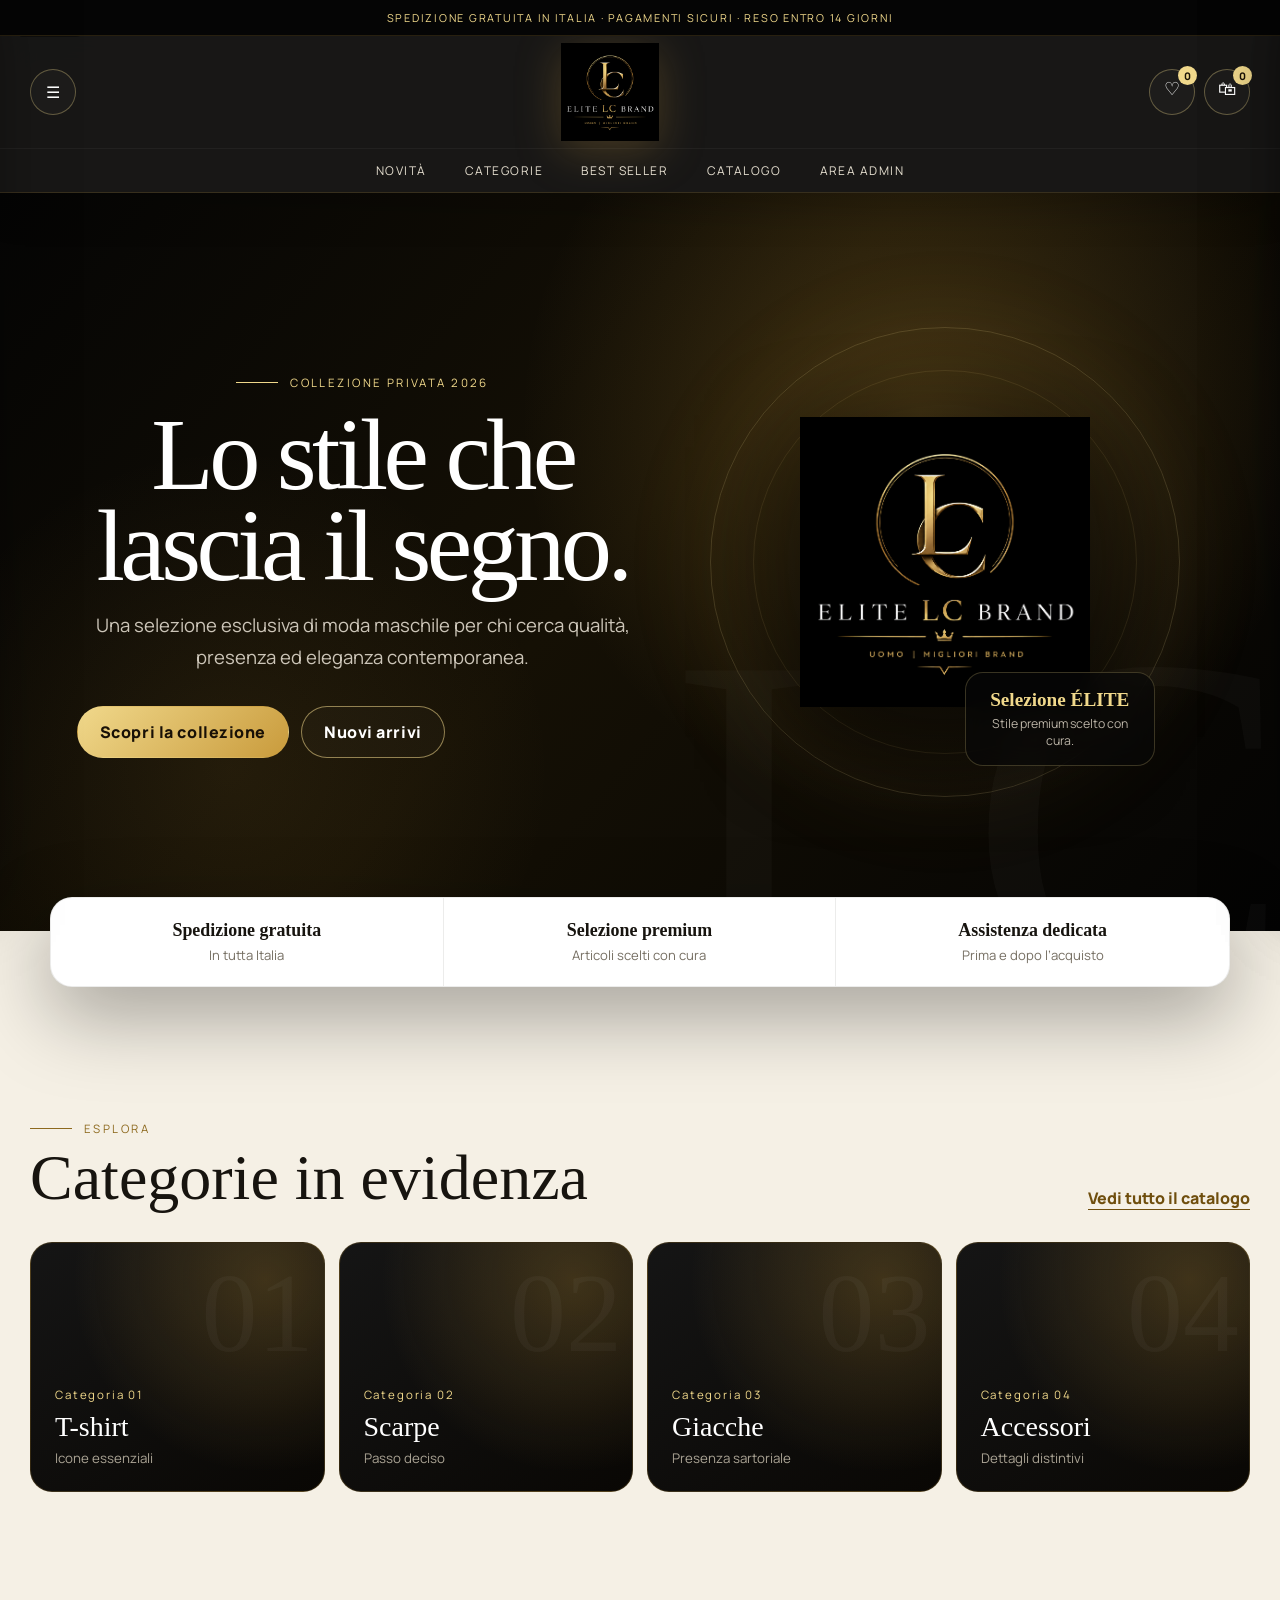
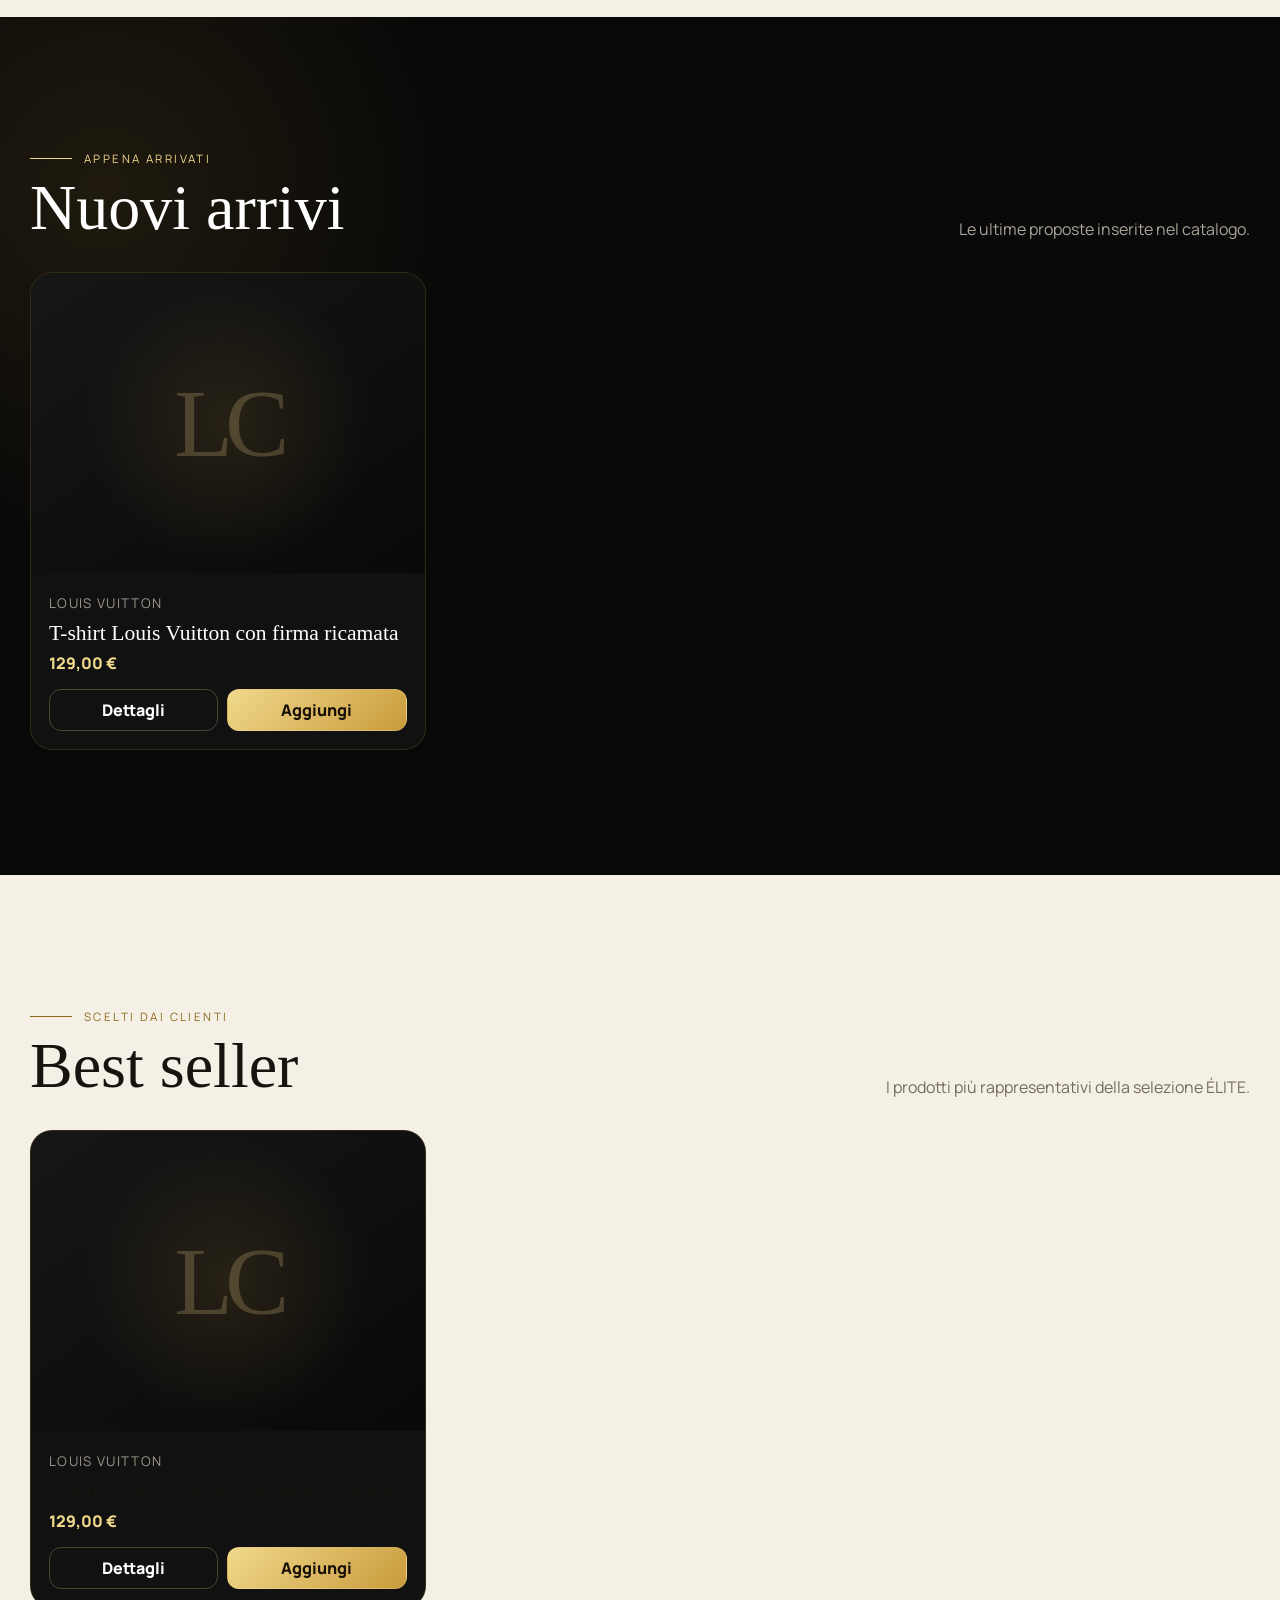
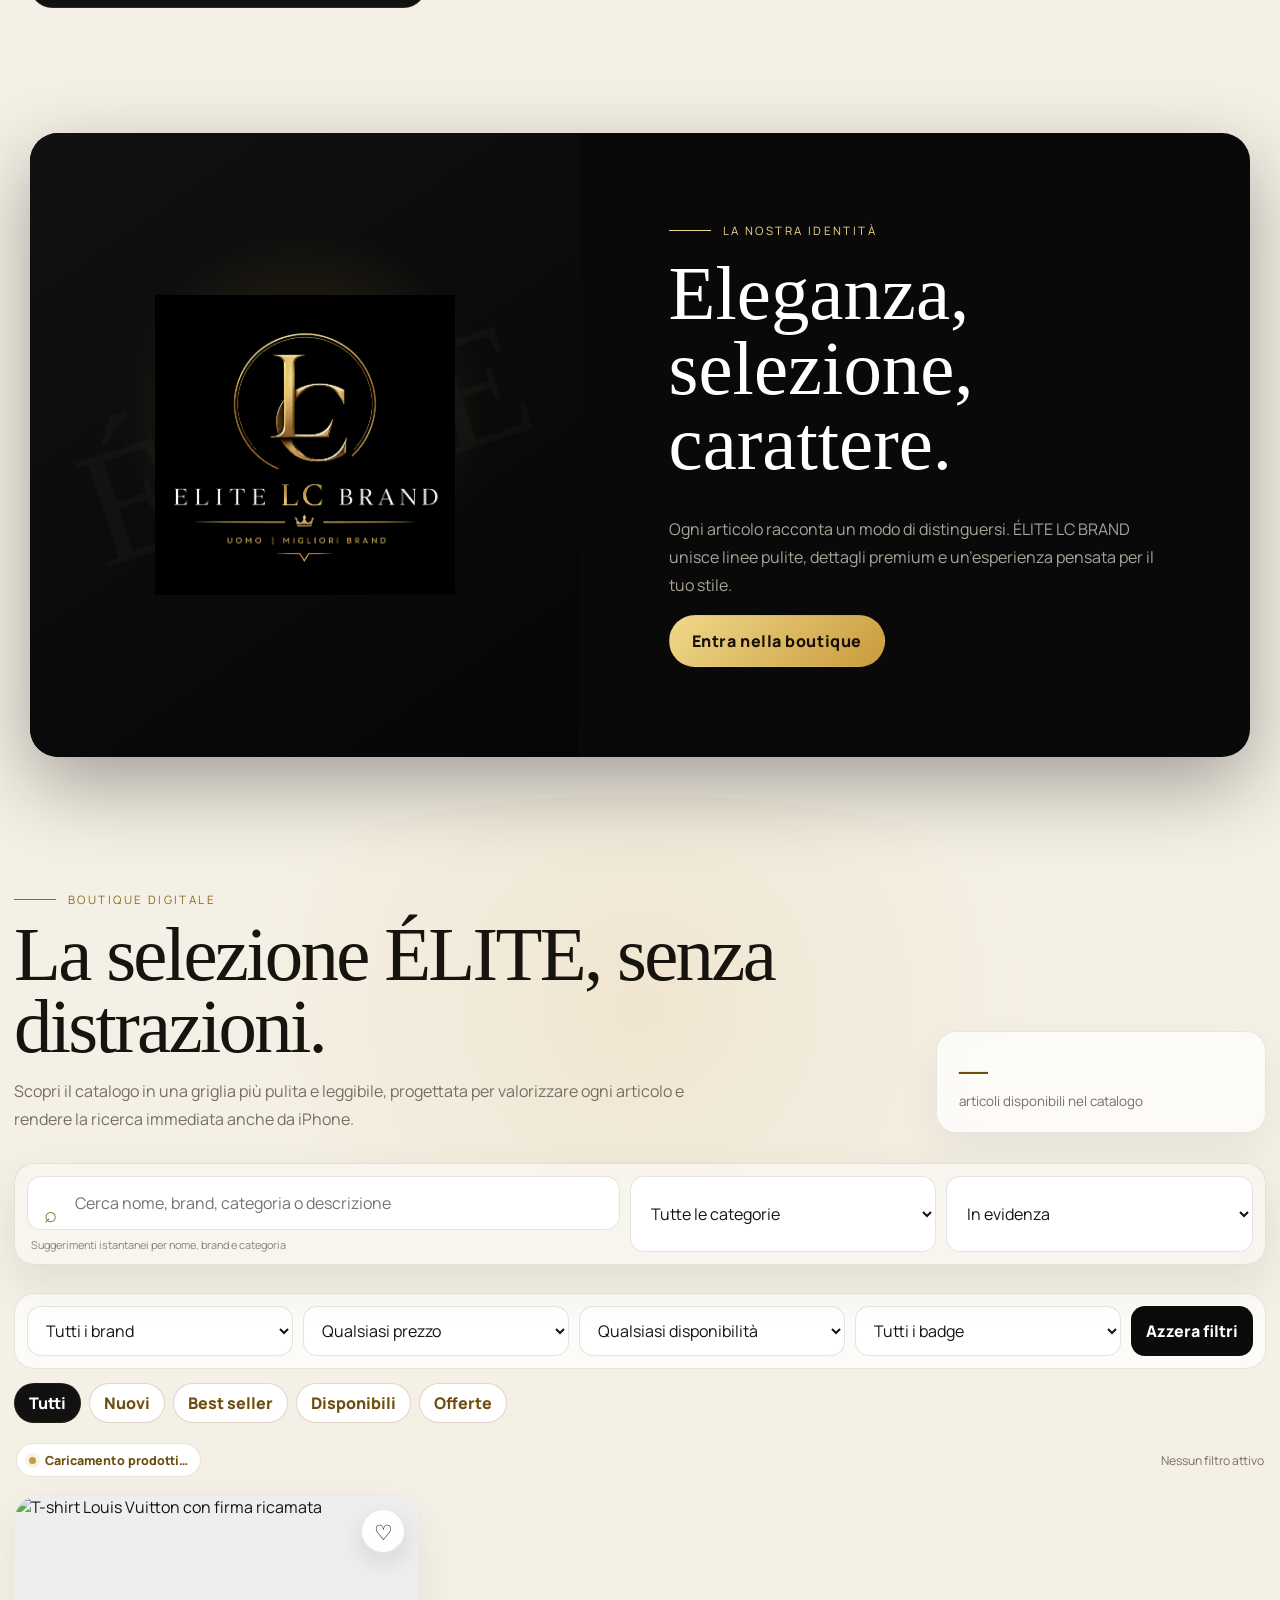
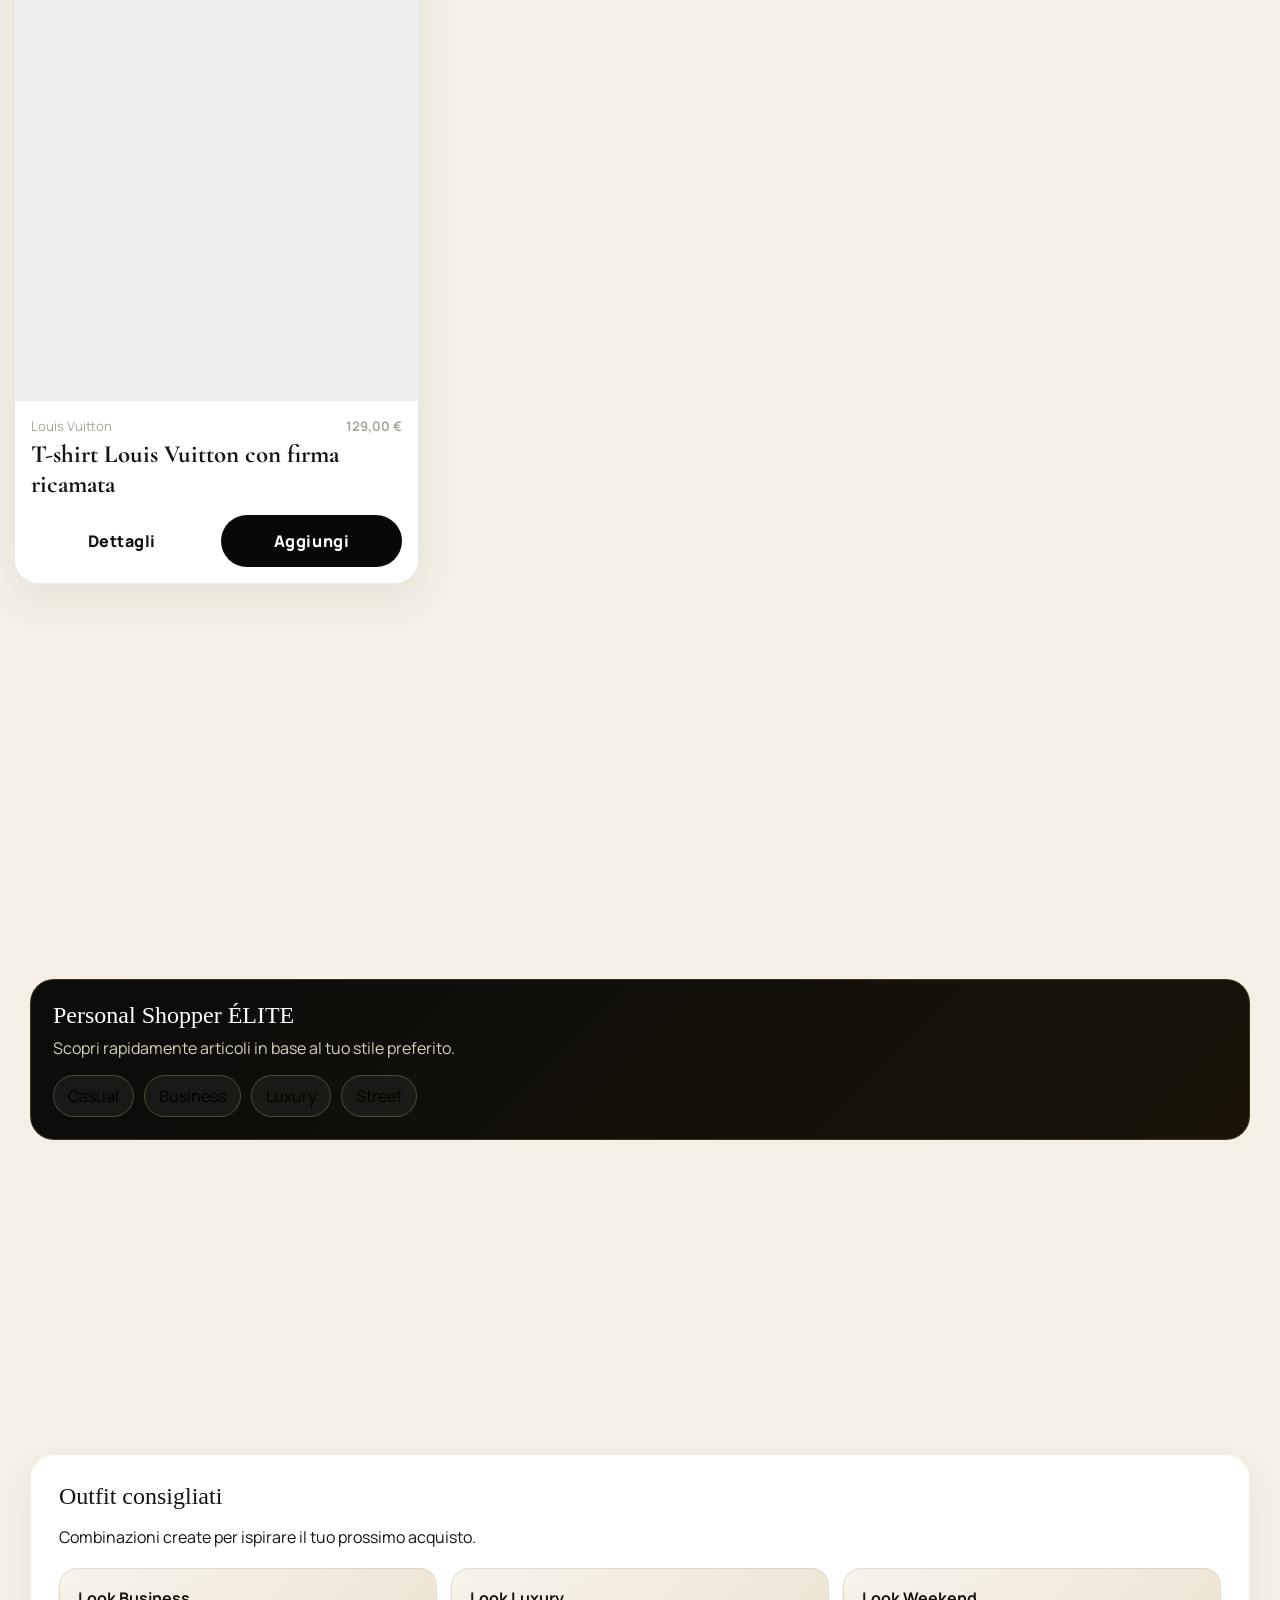
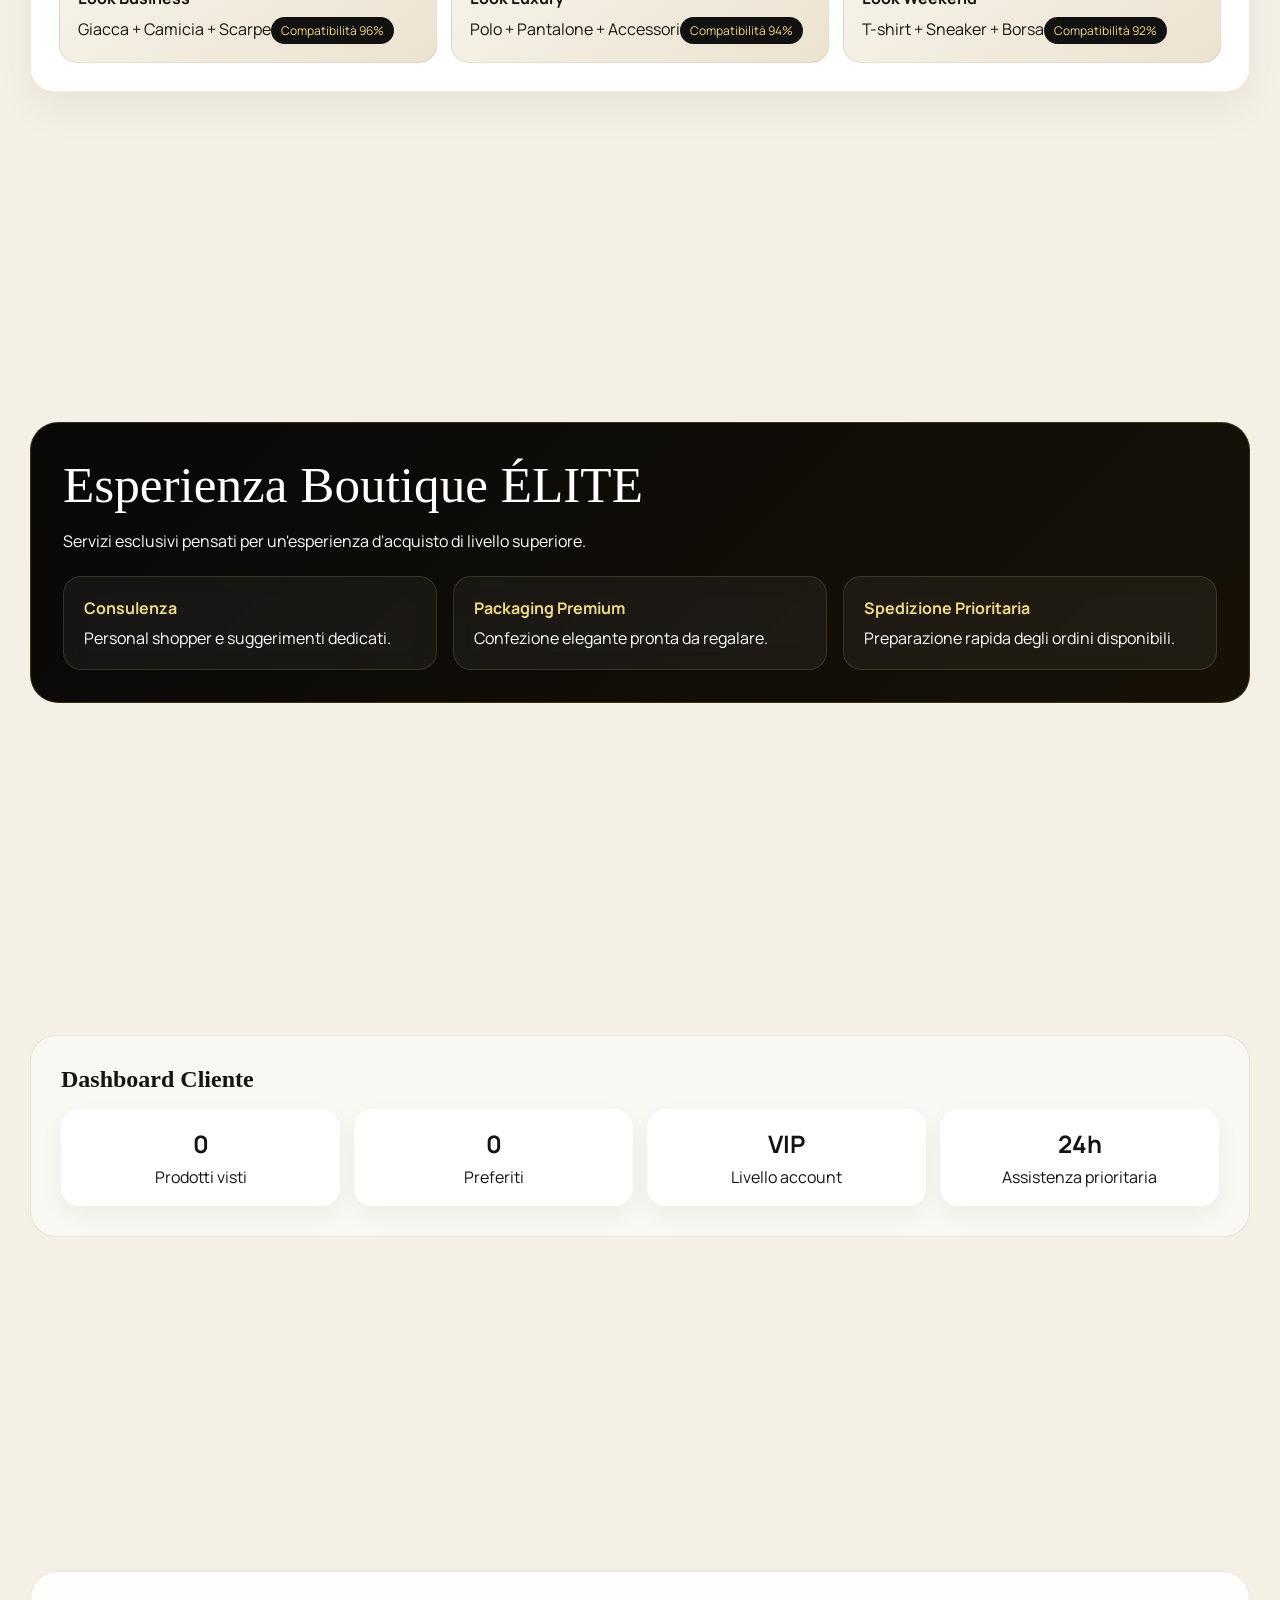
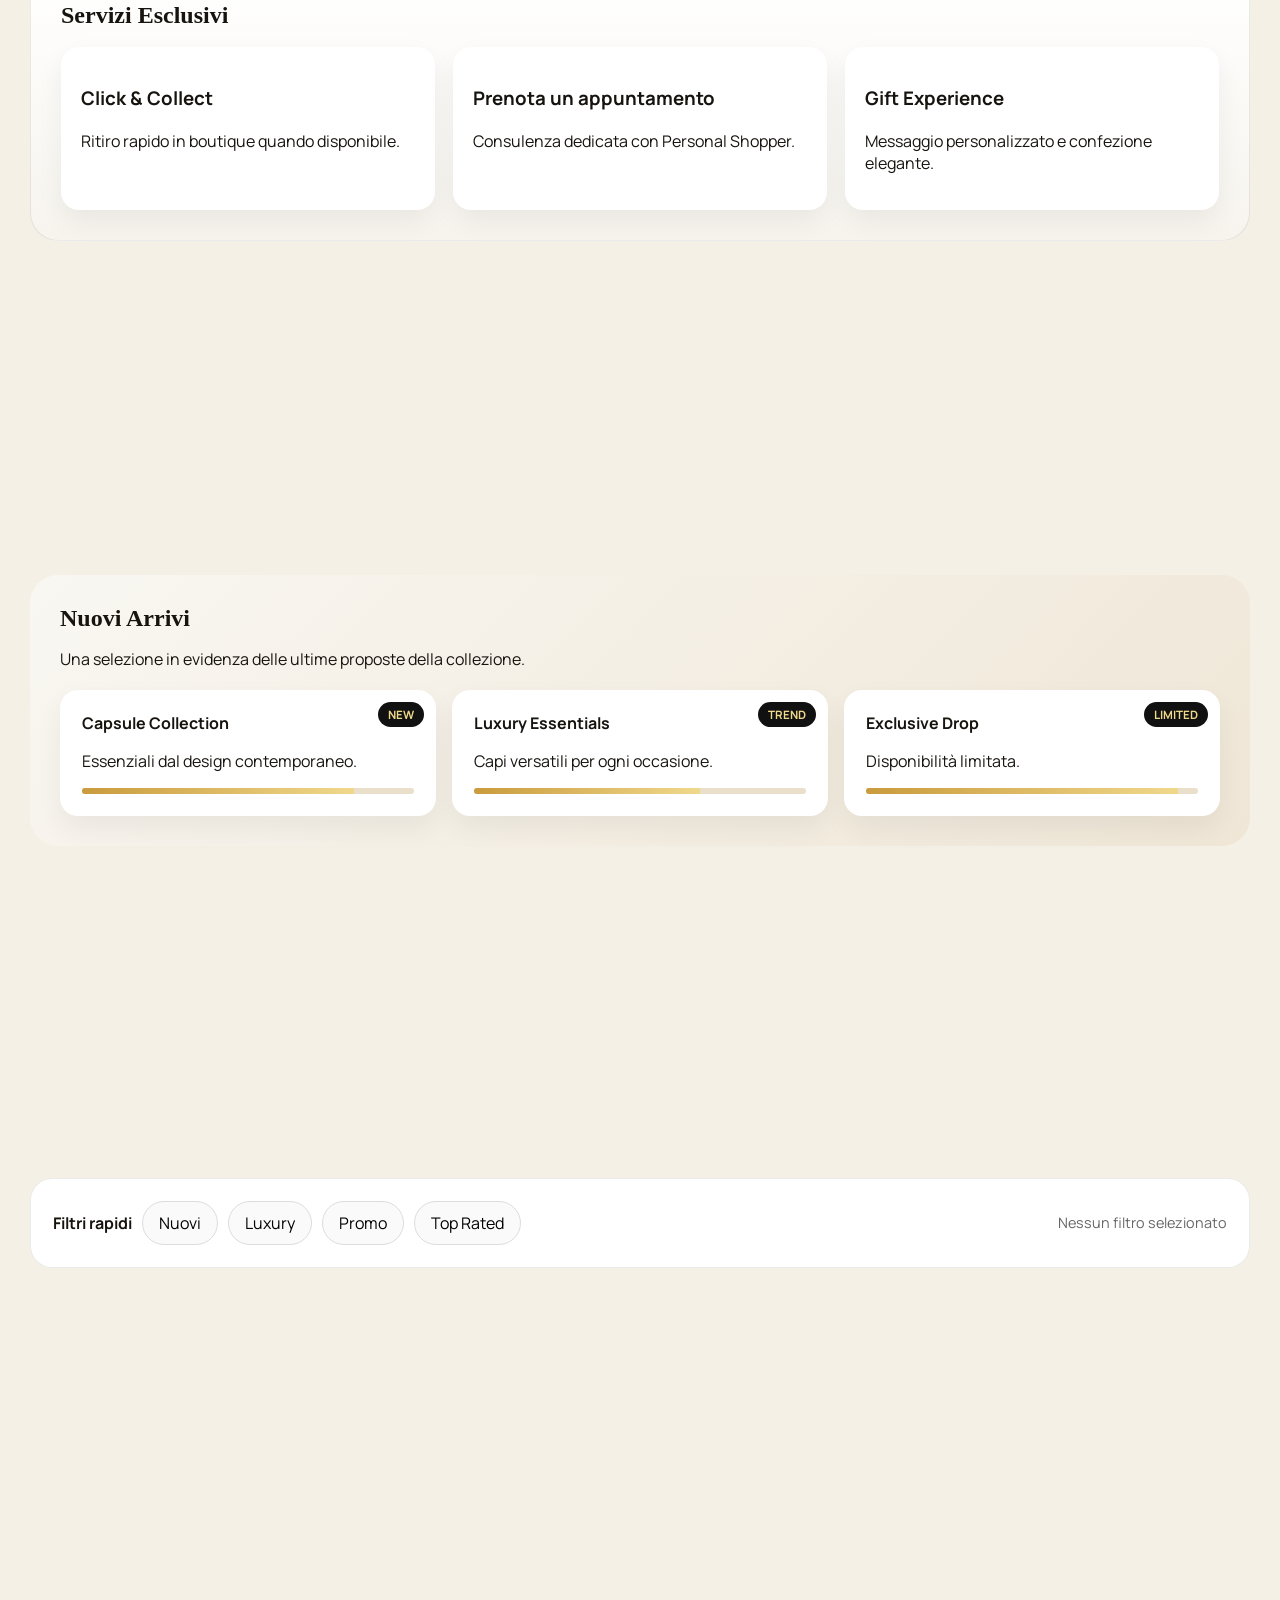
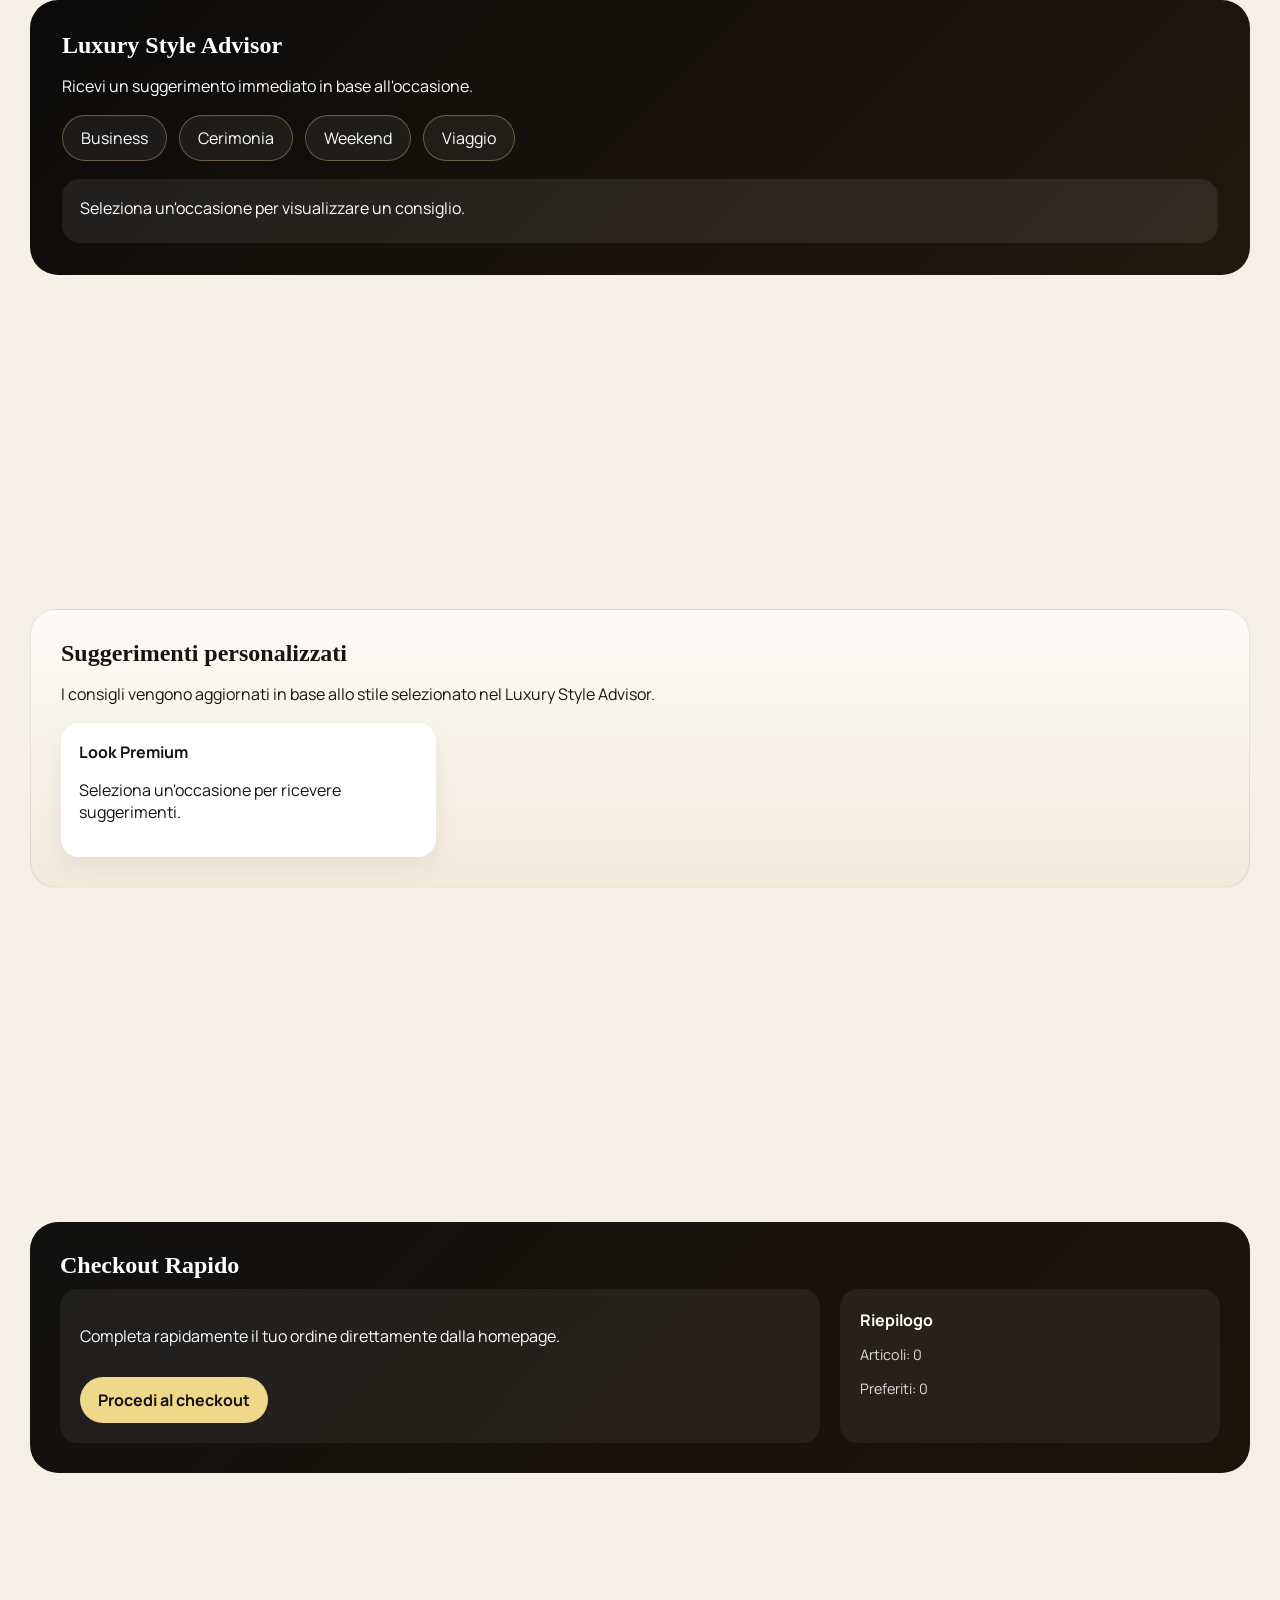
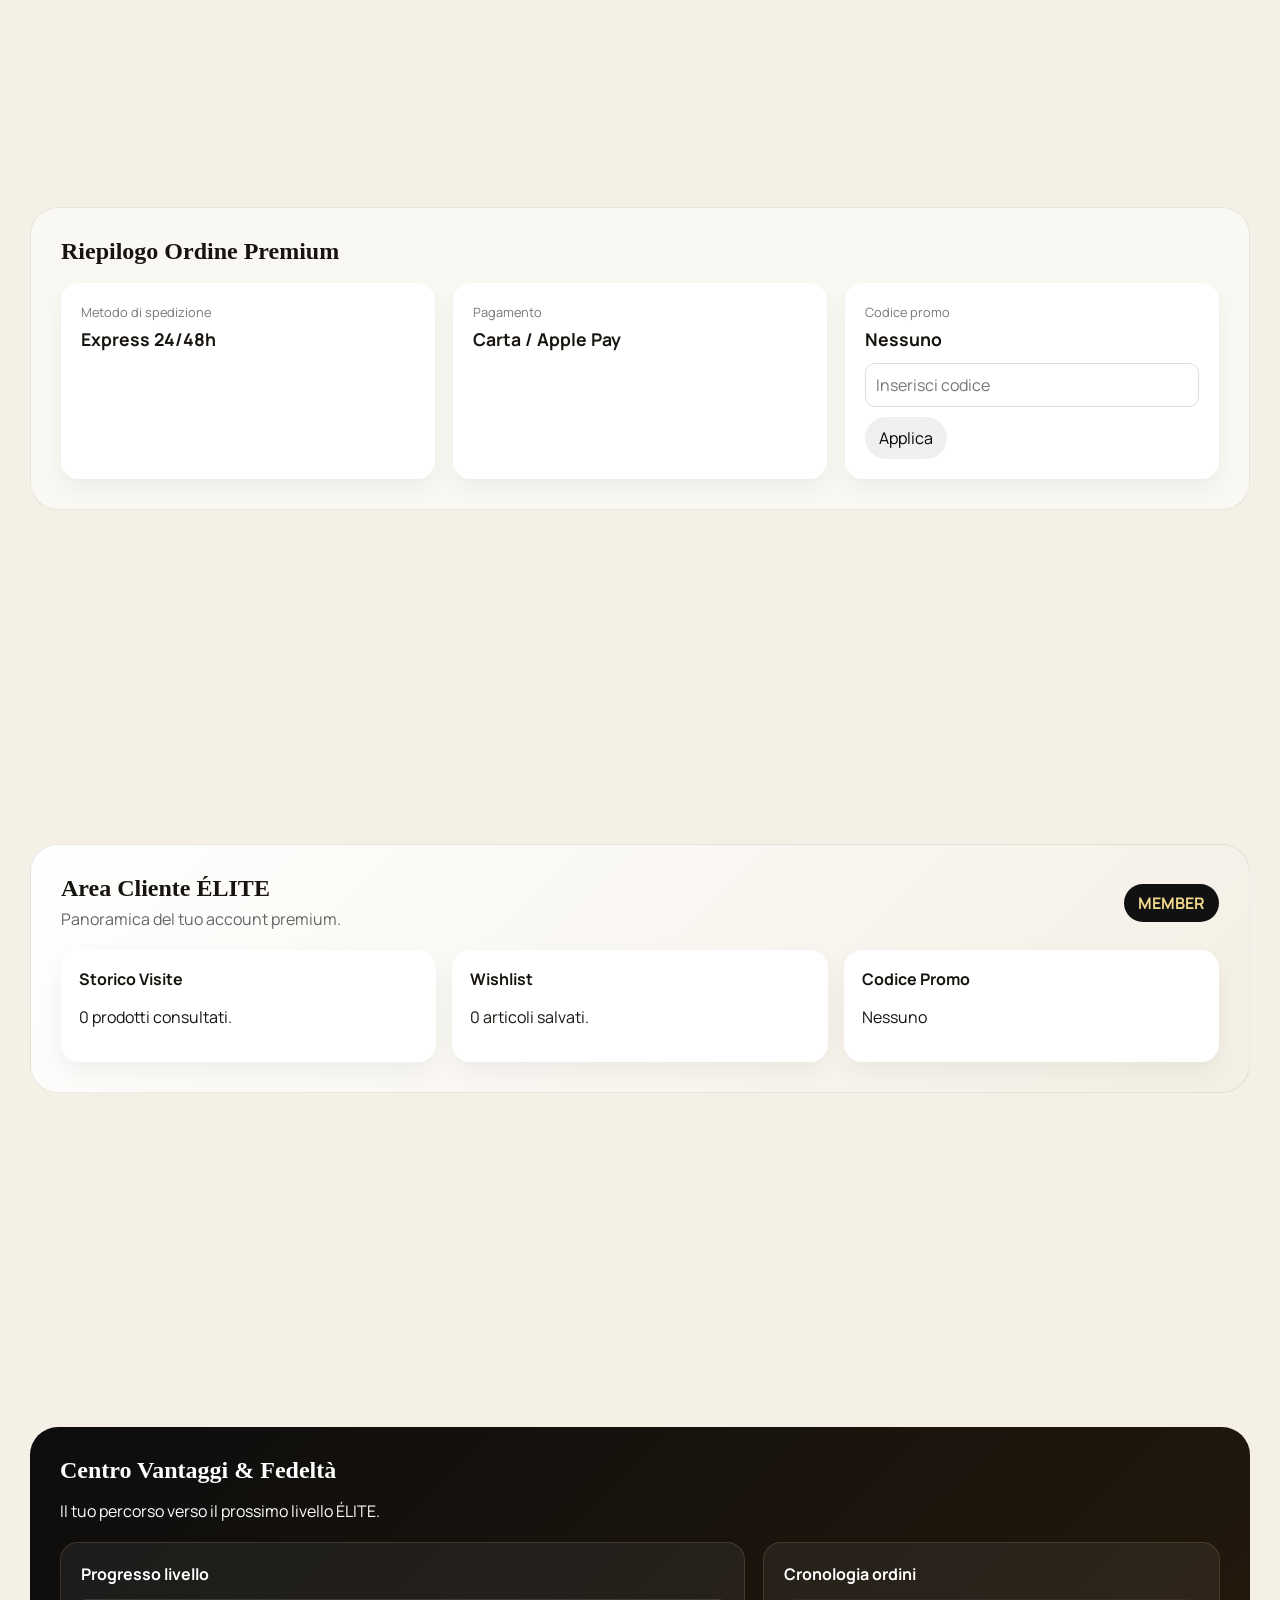
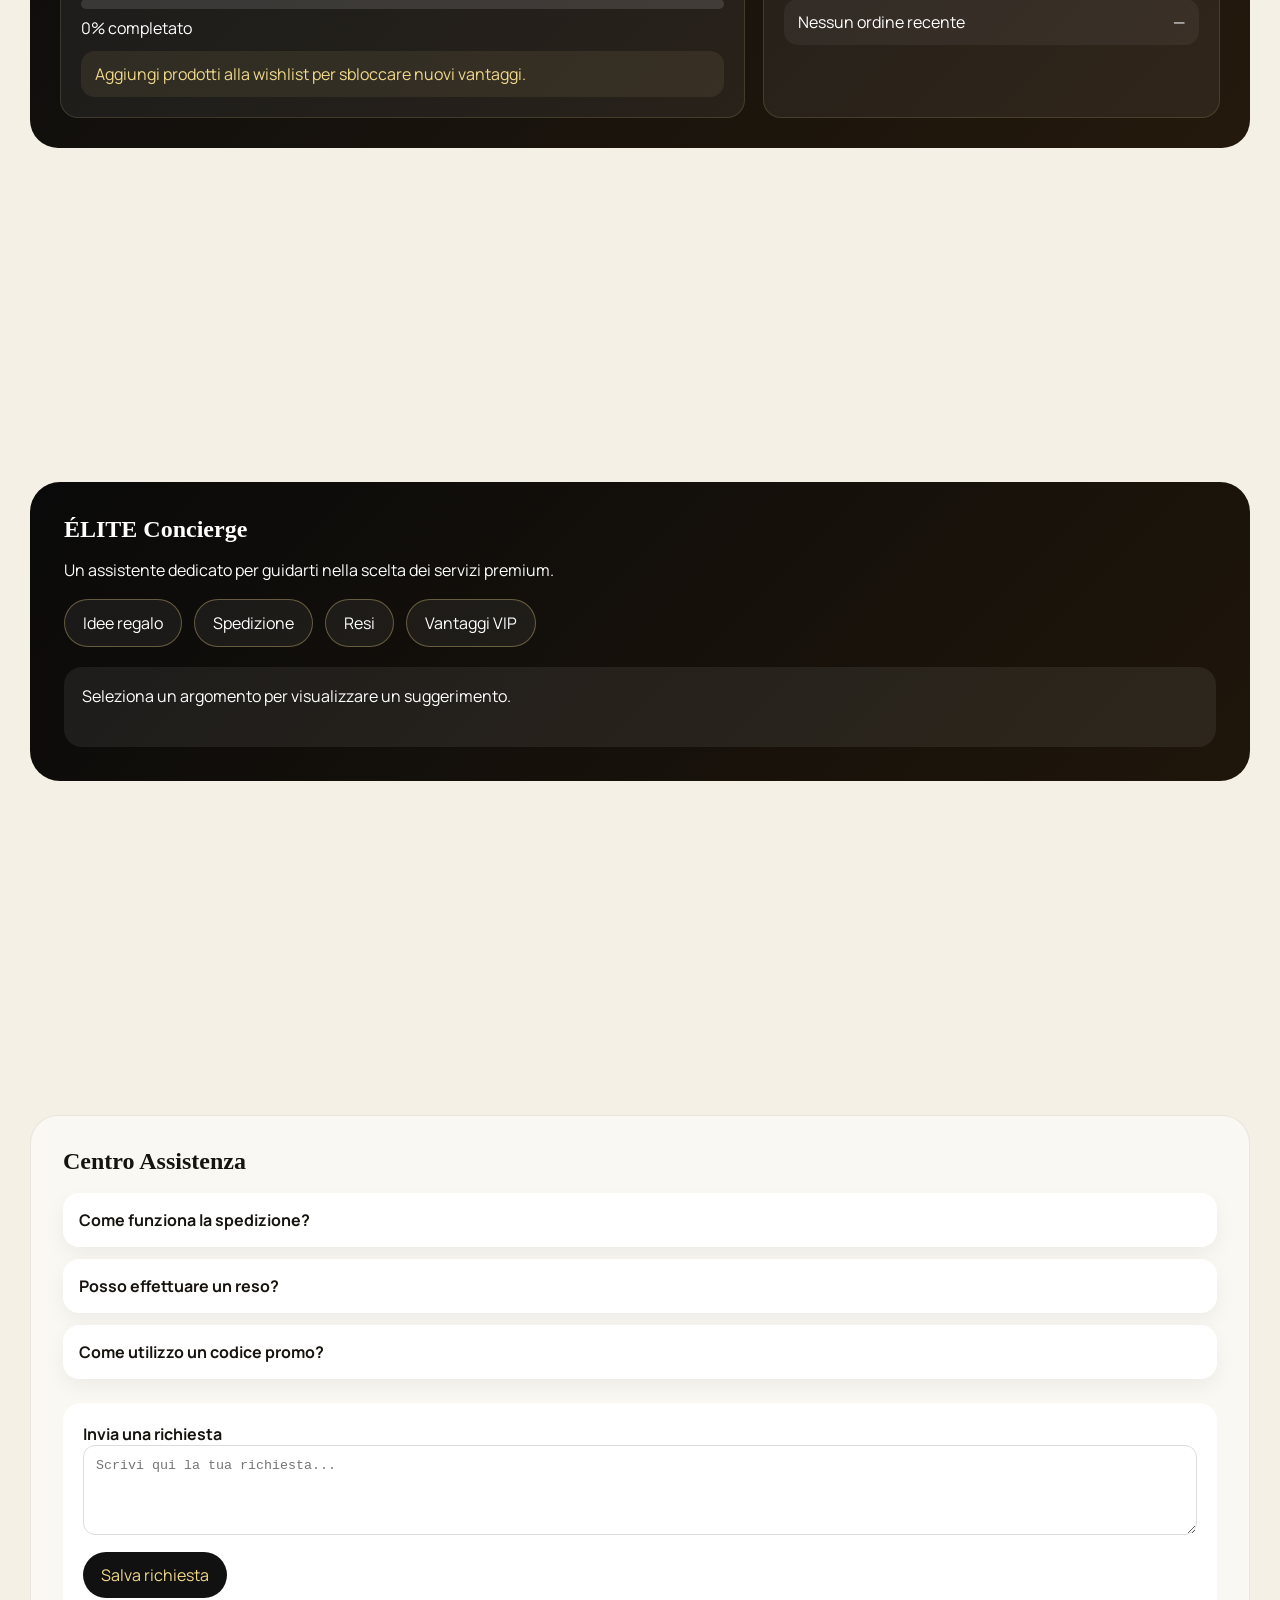
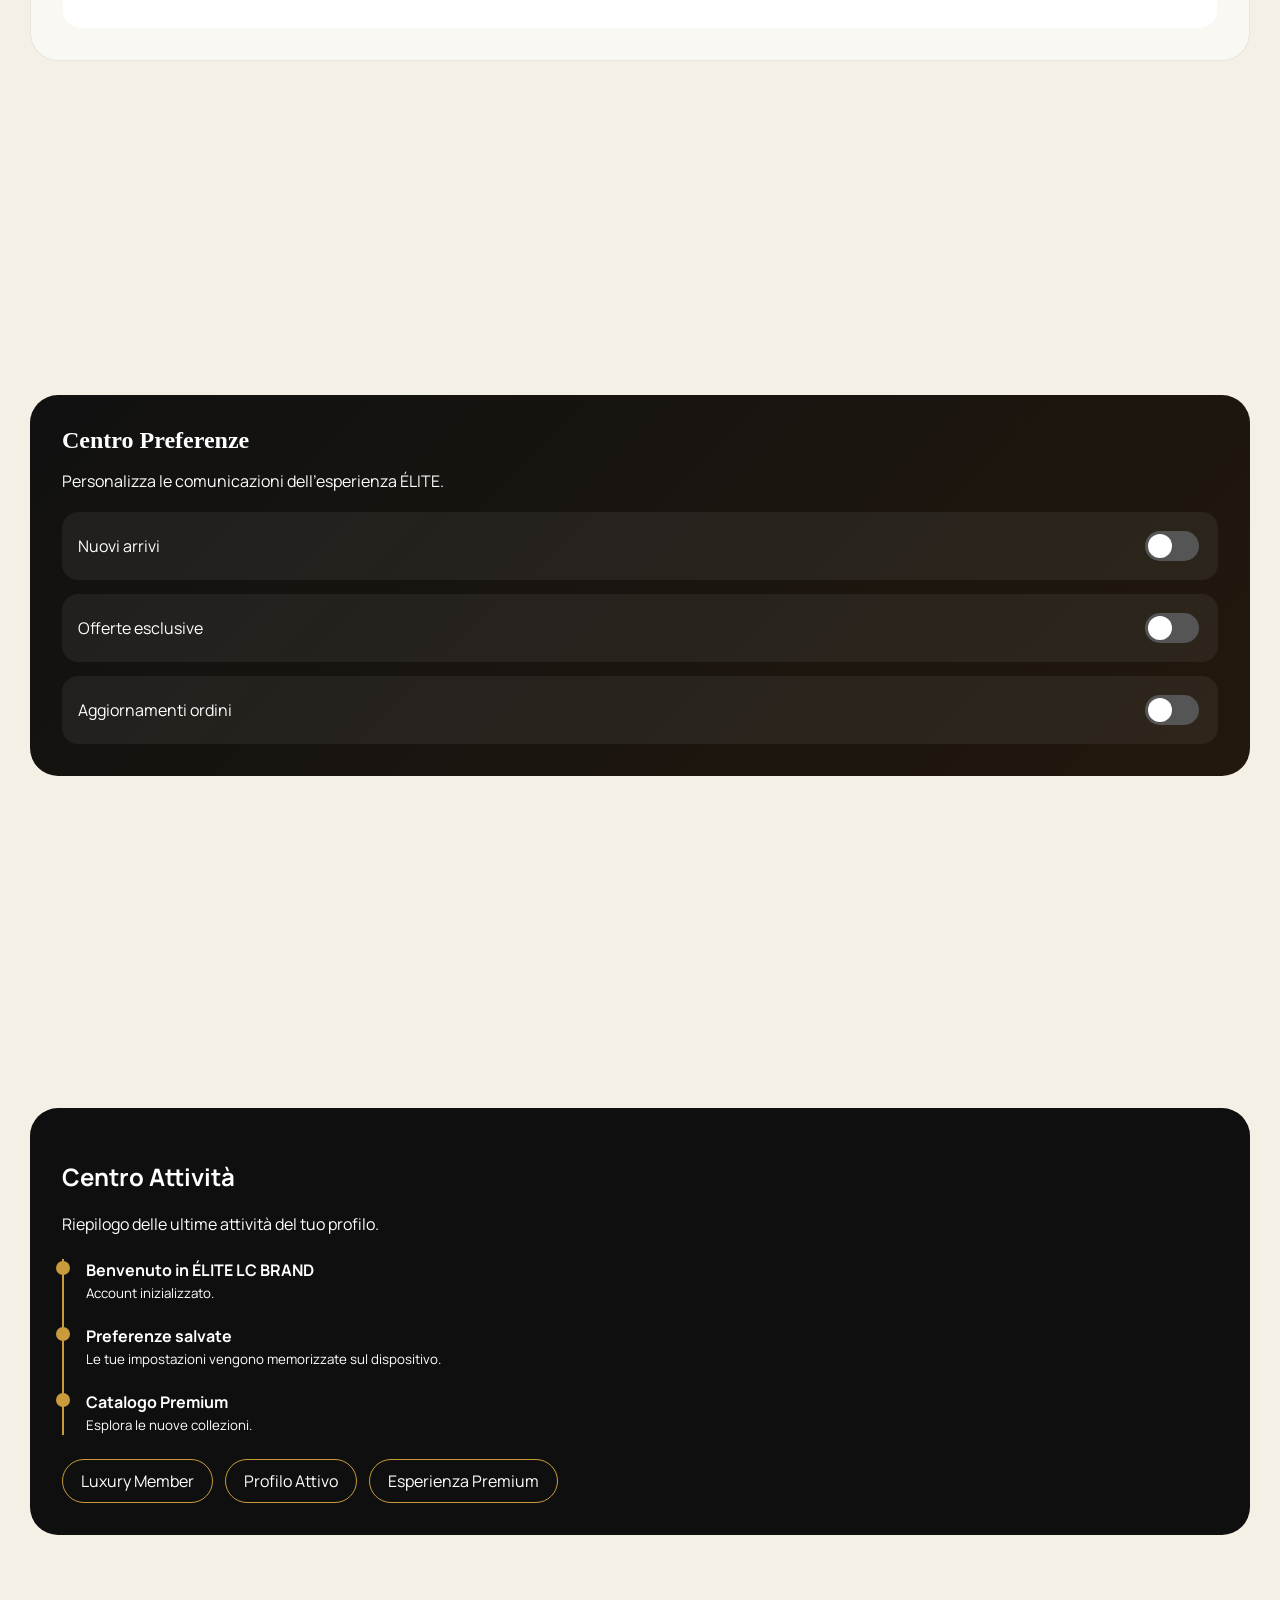
==== index.html @ e90eed44 "Add files via upload" ====
<!doctype html>
<html lang="it">
<head>
  <meta charset="utf-8">
  <meta name="viewport" content="width=device-width,initial-scale=1,viewport-fit=cover">
  <meta name="theme-color" content="#050505">
  <meta name="description" content="ÉLITE LC BRAND: boutique uomo, selezione premium di moda, scarpe, borse e accessori.">
  <title>ÉLITE LC BRAND | Boutique uomo — Catalogo Premium V4 — Parte 1</title>

  <!-- Mantiene la compatibilità con i file già presenti nel repository -->
  <link rel="stylesheet" href="assets/styles.css">

  <style>
    :root{
      --black:#050505;
      --black-2:#0b0b0b;
      --panel:#111;
      --cream:#f5f0e5;
      --muted:#aaa59a;
      --gold:#c99b3c;
      --gold-light:#f0d88b;
      --line:rgba(201,155,60,.24);
      --shadow:0 28px 80px rgba(0,0,0,.34);
      --radius:24px;
    }

    *{box-sizing:border-box}
    html{scroll-behavior:smooth}
    body{margin:0;background:var(--cream);color:#17140f;overflow-x:hidden}
    img{max-width:100%;display:block}
    button,a,input,select{font:inherit}
    button,a{-webkit-tap-highlight-color:transparent}

    /* Schermata di benvenuto */
    .welcome{
      position:fixed;inset:0;z-index:10000;
      display:grid;place-items:center;
      padding:24px;
      background:
        radial-gradient(circle at 50% 38%,rgba(201,155,60,.18),transparent 24rem),
        linear-gradient(145deg,#030303,#0b0905 58%,#020202);
      opacity:1;visibility:visible;
      transition:opacity .8s ease,visibility .8s ease;
    }
    .welcome.hide{opacity:0;visibility:hidden;pointer-events:none}
    .welcome-inner{text-align:center;animation:welcomeUp 1s ease both}
    .welcome img{
      width:min(560px,88vw);height:min(285px,38vh);object-fit:contain;
      margin:auto;filter:drop-shadow(0 22px 55px rgba(201,155,60,.34));
    }
    .welcome p{
      margin:15px 0 5px;color:var(--gold-light);
      letter-spacing:.35em;text-transform:uppercase;font-size:.74rem
    }
    .welcome h1{
      margin:0;color:#fff;font-family:Georgia,"Times New Roman",serif;
      font-weight:500;letter-spacing:.055em;font-size:clamp(2.1rem,8vw,5rem)
    }
    .welcome-line{
      width:94px;height:1px;margin:22px auto 0;
      background:linear-gradient(90deg,transparent,var(--gold-light),transparent)
    }
    .welcome small{display:block;color:#878278;margin-top:18px;font-size:.72rem}
    @keyframes welcomeUp{
      from{opacity:0;transform:translateY(18px) scale(.98)}
      to{opacity:1;transform:none}
    }

    /* Barra superiore e header */
    .announcement{
      position:relative;z-index:90;
      padding:10px 14px;text-align:center;
      background:#050505;color:var(--gold-light);
      font-size:.68rem;letter-spacing:.16em;text-transform:uppercase;
      border-bottom:1px solid rgba(201,155,60,.18)
    }
    .site-header{
      position:sticky;top:0;z-index:80;
      background:rgba(5,5,5,.92);
      border-bottom:1px solid rgba(201,155,60,.18);
      backdrop-filter:blur(18px);-webkit-backdrop-filter:blur(18px);
      box-shadow:0 14px 38px rgba(0,0,0,.2)
    }
    .header-row{
      width:min(1220px,calc(100% - 24px));min-height:112px;margin:auto;
      display:grid;grid-template-columns:52px minmax(0,1fr) 112px;
      align-items:center;gap:12px
    }
    .brand{display:grid;place-items:center;text-decoration:none}
    .brand img{
      width:min(350px,56vw);height:98px;object-fit:contain;
      filter:drop-shadow(0 9px 22px rgba(201,155,60,.26))
    }
    .header-actions{display:flex;justify-content:flex-end;gap:9px}
    .round-btn{
      position:relative;display:grid;place-items:center;
      width:46px;height:46px;border-radius:50%;
      color:#fff;background:rgba(255,255,255,.025);
      border:1px solid rgba(240,216,139,.34);
      transition:.2s ease
    }
    .round-btn:active{transform:scale(.95);background:rgba(201,155,60,.12)}
    .round-btn span{
      position:absolute;right:-3px;top:-4px;min-width:19px;height:19px;padding:0 5px;
      display:grid;place-items:center;border-radius:999px;
      background:var(--gold-light);color:#191207;font-size:.65rem;font-weight:800
    }
    .desktop-nav{
      display:flex;justify-content:center;gap:clamp(18px,3vw,42px);
      padding:13px 16px;border-top:1px solid rgba(255,255,255,.045)
    }
    .desktop-nav a{
      position:relative;color:#e6dfd0;text-decoration:none;
      font-size:.75rem;letter-spacing:.12em;text-transform:uppercase
    }
    .desktop-nav a::after{
      content:"";position:absolute;left:0;right:0;bottom:-7px;height:1px;
      background:var(--gold-light);transform:scaleX(0);transition:.25s ease
    }
    .desktop-nav a:hover::after{transform:scaleX(1)}

    /* Hero */
    .hero{
      position:relative;isolation:isolate;overflow:hidden;
      min-height:min(780px,82svh);
      display:grid;grid-template-columns:minmax(0,1.05fr) minmax(340px,.95fr);
      align-items:center;gap:38px;padding:clamp(70px,10vw,130px) max(24px,6vw);
      color:#fff;background:
        radial-gradient(circle at 72% 30%,rgba(201,155,60,.25),transparent 25rem),
        radial-gradient(circle at 18% 78%,rgba(201,155,60,.10),transparent 20rem),
        linear-gradient(130deg,#050505 0%,#151005 48%,#050505 100%)
    }
    .hero::after{
      content:"LC";position:absolute;right:-1vw;bottom:-6vw;z-index:-1;
      font-family:Georgia,"Times New Roman",serif;
      font-size:clamp(14rem,38vw,34rem);line-height:.75;
      color:rgba(255,255,255,.022)
    }
    .hero-content{max-width:720px}
    .eyebrow{
      display:inline-flex;align-items:center;gap:12px;
      color:var(--gold-light);letter-spacing:.21em;text-transform:uppercase;font-size:.72rem
    }
    .eyebrow::before{content:"";width:42px;height:1px;background:currentColor}
    .eyebrow.dark{color:#8d691e}
    .hero h1{
      max-width:800px;margin:20px 0 18px;
      font-family:Georgia,"Times New Roman",serif;font-weight:500;
      font-size:clamp(3.15rem,8vw,7.6rem);line-height:.88;letter-spacing:-.045em
    }
    .hero p{max-width:610px;margin:0;color:#ccc5b8;font-size:clamp(1rem,2vw,1.16rem);line-height:1.75}
    .hero-actions{display:flex;flex-wrap:wrap;gap:12px;margin-top:32px}
    .btn{
      min-height:50px;padding:14px 22px;border-radius:999px;
      display:inline-flex;align-items:center;justify-content:center;
      text-decoration:none;border:1px solid transparent;
      font-weight:800;letter-spacing:.035em;transition:.22s ease
    }
    .btn:active{transform:scale(.98)}
    .btn-gold{background:linear-gradient(135deg,var(--gold-light),var(--gold));color:#181006}
    .btn-outline{border-color:rgba(240,216,139,.55);color:#fff;background:rgba(255,255,255,.02)}
    .btn-dark{background:#080808;color:#fff}
    .hero-showcase{
      position:relative;min-height:460px;display:grid;place-items:center
    }
    .hero-ring{
      position:absolute;width:min(470px,80vw);aspect-ratio:1;border-radius:50%;
      border:1px solid rgba(240,216,139,.18);
      box-shadow:inset 0 0 90px rgba(201,155,60,.08),0 0 100px rgba(201,155,60,.08)
    }
    .hero-ring::before,.hero-ring::after{
      content:"";position:absolute;inset:9%;border-radius:50%;
      border:1px solid rgba(240,216,139,.10)
    }
    .hero-ring::after{inset:20%}
    .hero-showcase img{
      position:relative;width:min(420px,78vw);height:290px;object-fit:contain;
      filter:drop-shadow(0 30px 48px rgba(0,0,0,.55))
    }
    .hero-note{
      position:absolute;right:0;bottom:26px;width:190px;
      padding:16px;border:1px solid rgba(240,216,139,.22);
      border-radius:18px;background:rgba(8,8,8,.7);backdrop-filter:blur(12px)
    }
    .hero-note b{display:block;color:var(--gold-light);font-family:Georgia,serif;font-size:1.2rem}
    .hero-note span{display:block;color:#b9b2a5;font-size:.77rem;margin-top:4px}

    /* Vantaggi */
    .benefits{
      width:min(1180px,calc(100% - 28px));margin:-34px auto 0;position:relative;z-index:4;
      display:grid;grid-template-columns:repeat(3,1fr);
      background:#fff;border:1px solid rgba(20,15,5,.08);
      border-radius:22px;box-shadow:var(--shadow);overflow:hidden
    }
    .benefits div{padding:22px;text-align:center;border-right:1px solid rgba(20,15,5,.08)}
    .benefits div:last-child{border-right:0}
    .benefits b{display:block;font-family:Georgia,serif;font-size:1.12rem}
    .benefits span{display:block;color:#766f63;font-size:.82rem;margin-top:5px}

    /* Sezioni generali */
    .section{width:min(1220px,calc(100% - 28px));margin:0 auto;padding:clamp(72px,10vw,125px) 0}
    .section-heading{
      display:flex;align-items:flex-end;justify-content:space-between;gap:24px;margin-bottom:32px
    }
    .section-heading h2{
      margin:10px 0 0;font-family:Georgia,"Times New Roman",serif;
      font-size:clamp(2.2rem,5vw,4.2rem);font-weight:500;line-height:1
    }
    .section-heading p{margin:0;color:#736c60}
    .section-link{color:#6f4e0d;text-decoration:none;font-weight:800;border-bottom:1px solid currentColor}

    /* Categorie */
    .category-grid{display:grid;grid-template-columns:repeat(4,1fr);gap:14px}
    .category-grid a{
      position:relative;overflow:hidden;min-height:250px;padding:24px;
      display:flex;flex-direction:column;justify-content:flex-end;
      color:#fff;text-decoration:none;border-radius:22px;
      border:1px solid rgba(201,155,60,.22);
      background:
        radial-gradient(circle at 80% 15%,rgba(201,155,60,.26),transparent 12rem),
        linear-gradient(145deg,#151515,#090704);
      transition:.25s ease
    }
    .category-grid a:hover{transform:translateY(-6px);box-shadow:0 22px 50px rgba(0,0,0,.18)}
    .category-grid a::after{
      content:attr(data-mark);position:absolute;right:10px;top:6px;
      font-family:Georgia,serif;font-size:7rem;color:rgba(255,255,255,.035)
    }
    .category-grid span{color:var(--gold-light);font-size:.72rem;letter-spacing:.16em}
    .category-grid strong{margin-top:9px;font-family:Georgia,serif;font-size:1.75rem;font-weight:500}
    .category-grid small{color:#aaa394;margin-top:6px}

    /* Nuovi arrivi e best seller */
    .dark-section{
      background:
        radial-gradient(circle at 8% 20%,rgba(201,155,60,.12),transparent 23rem),
        #080808;color:#fff
    }
    .dark-section .section-heading p{color:#aaa398}
    .showcase-grid{display:grid;grid-template-columns:repeat(3,1fr);gap:16px}
    .showcase-card{
      overflow:hidden;border-radius:22px;background:#111;
      border:1px solid rgba(201,155,60,.18)
    }
    .showcase-visual{
      position:relative;min-height:300px;display:grid;place-items:center;overflow:hidden;
      background:
        radial-gradient(circle,rgba(201,155,60,.13),transparent 58%),
        linear-gradient(145deg,#161616,#090909)
    }
    .showcase-visual img{width:100%;height:300px;object-fit:cover}
    .showcase-placeholder{
      font-family:Georgia,serif;font-size:6rem;color:rgba(240,216,139,.22);letter-spacing:-.08em
    }
    .showcase-badge{
      position:absolute;left:14px;top:14px;padding:7px 11px;border-radius:999px;
      background:var(--gold-light);color:#171006;font-size:.68rem;font-weight:900;text-transform:uppercase
    }
    .showcase-info{padding:18px}
    .showcase-info small{color:#9e978a;text-transform:uppercase;letter-spacing:.1em}
    .showcase-info h3{margin:8px 0 6px;font-family:Georgia,serif;font-size:1.35rem;font-weight:500}
    .showcase-price{color:var(--gold-light);font-weight:900}
    .showcase-actions{display:flex;gap:9px;margin-top:15px}
    .showcase-actions a,.showcase-actions button{
      flex:1;min-height:42px;border-radius:12px;border:1px solid rgba(240,216,139,.25);
      background:transparent;color:#fff;text-decoration:none;display:grid;place-items:center;font-weight:800
    }
    .showcase-actions button{background:linear-gradient(135deg,var(--gold-light),var(--gold));color:#181006}

    /* Editorial/banner */
    .editorial{
      width:min(1220px,calc(100% - 28px));margin:auto;
      display:grid;grid-template-columns:.9fr 1.1fr;overflow:hidden;
      border-radius:28px;background:#090909;color:#fff;box-shadow:var(--shadow)
    }
    .editorial-art{
      min-height:460px;display:grid;place-items:center;position:relative;overflow:hidden;
      background:
        radial-gradient(circle at 50% 45%,rgba(201,155,60,.22),transparent 42%),
        linear-gradient(145deg,#111,#050505)
    }
    .editorial-art::before{
      content:"ÉLITE";position:absolute;transform:rotate(-18deg);
      font-family:Georgia,serif;font-size:clamp(5rem,13vw,11rem);
      color:rgba(255,255,255,.026)
    }
    .editorial-art img{position:relative;width:min(420px,80%);height:300px;object-fit:contain}
    .editorial-copy{padding:clamp(38px,7vw,90px);display:flex;flex-direction:column;justify-content:center}
    .editorial-copy h2{
      margin:18px 0;font-family:Georgia,serif;font-size:clamp(2.5rem,6vw,5rem);
      font-weight:500;line-height:.98
    }
    .editorial-copy p{color:#aaa398;line-height:1.75;max-width:580px}

    /* Catalogo */
    .filters{display:grid;grid-template-columns:1.3fr .75fr .75fr;gap:10px;margin-bottom:25px}
    .filters input,.filters select{
      width:100%;min-height:52px;padding:0 15px;border-radius:14px;
      border:1px solid rgba(20,15,5,.14);background:#fff;color:#17140f;outline:none
    }
    .filters input:focus,.filters select:focus{border-color:var(--gold);box-shadow:0 0 0 3px rgba(201,155,60,.12)}
    .product-grid{display:grid;grid-template-columns:repeat(3,1fr);gap:17px}
    .product-card{
      overflow:hidden;border-radius:22px;background:#fff;
      border:1px solid rgba(20,15,5,.08);box-shadow:0 14px 40px rgba(25,18,6,.07)
    }
    .product-visual{
      position:relative;min-height:310px;display:grid;place-items:center;overflow:hidden;
      background:
        radial-gradient(circle,rgba(201,155,60,.13),transparent 55%),
        linear-gradient(145deg,#f5f1e8,#e7dfcf)
    }
    .product-visual img{width:100%;height:310px;object-fit:cover}
    .product-placeholder{font-family:Georgia,serif;font-size:6rem;color:rgba(113,78,14,.22)}
    .badge{
      position:absolute;left:14px;top:14px;padding:7px 10px;border-radius:999px;
      color:#171006;background:var(--gold-light);font-size:.67rem;font-weight:900
    }
    .heart{
      position:absolute;right:13px;top:13px;width:43px;height:43px;border-radius:50%;
      background:rgba(255,255,255,.9);color:#1a1711;border:1px solid rgba(20,15,5,.1);
      font-size:1.35rem
    }
    .heart.active{color:#9c1c2f}
    .product-info{padding:18px}
    .product-info small{color:#81796c;text-transform:uppercase;letter-spacing:.09em}
    .product-info h3{margin:8px 0;font-family:Georgia,serif;font-size:1.35rem;font-weight:500}
    .price{font-weight:900;color:#6f4e0d}
    .product-actions{display:flex;gap:9px;margin-top:16px}
    .product-actions a,.product-actions button{
      flex:1;min-height:43px;border-radius:12px;display:grid;place-items:center;
      text-decoration:none;font-weight:800;border:1px solid rgba(20,15,5,.12)
    }
    .product-actions a{color:#17140f;background:#fff}
    .product-actions button{color:#fff;background:#090909}
    .empty-state{text-align:center;padding:45px;color:#766f63}

    /* Newsletter / CTA */
    .cta{
      width:min(1220px,calc(100% - 28px));margin:0 auto clamp(70px,10vw,120px);
      padding:clamp(38px,6vw,72px);border-radius:28px;text-align:center;
      color:#fff;background:
        radial-gradient(circle at 50% 0%,rgba(201,155,60,.25),transparent 25rem),
        linear-gradient(145deg,#161006,#050505)
    }
    .cta h2{margin:0;font-family:Georgia,serif;font-size:clamp(2.2rem,5vw,4.4rem);font-weight:500}
    .cta p{max-width:670px;margin:15px auto 24px;color:#aaa398;line-height:1.65}

    /* Footer */
    footer{
      padding:55px 20px 28px;text-align:center;color:#cbc4b7;background:#050505;
      border-top:1px solid rgba(201,155,60,.2)
    }
    footer img{width:240px;height:130px;object-fit:contain;margin:auto}
    footer p{color:#8f887d}
    footer div{display:flex;justify-content:center;gap:14px 24px;flex-wrap:wrap;margin:20px 0}
    footer a{color:var(--gold-light);text-decoration:none;font-size:.84rem}
    footer small{color:#676159}

    /* Drawer e toast: compatibili con assets/app.js */
    .overlay{
      position:fixed;inset:0;z-index:200;background:rgba(0,0,0,.62);
      opacity:0;visibility:hidden;transition:.25s ease
    }
    .overlay.show{opacity:1;visibility:visible}
    .drawer{
      position:fixed;top:0;bottom:0;z-index:210;width:min(410px,92vw);
      padding:20px;background:#0a0a0a;color:#fff;
      box-shadow:0 0 70px rgba(0,0,0,.55);transition:.3s ease;overflow:auto
    }
    .menu-drawer{left:0;transform:translateX(-105%)}
    .cart-drawer,.fav-drawer{right:0;transform:translateX(105%)}
    .drawer.open{transform:none}
    .drawer-head{display:flex;align-items:center;justify-content:space-between;gap:15px;padding-bottom:18px;border-bottom:1px solid var(--line)}
    .drawer-head img{width:170px;height:82px;object-fit:contain}
    .drawer-head h2{font-family:Georgia,serif;font-weight:500}
    .close-btn{width:42px;height:42px;border-radius:50%;border:1px solid var(--line);background:#141414;color:#fff;font-size:1.5rem}
    .drawer nav{display:grid;padding-top:20px}
    .drawer nav a{padding:17px 4px;color:#fff;text-decoration:none;border-bottom:1px solid rgba(255,255,255,.08)}
    .cart-items{padding:20px 0}
    .cart-line{display:flex;align-items:center;justify-content:space-between;gap:12px;padding:15px 0;border-bottom:1px solid rgba(255,255,255,.08)}
    .cart-line small{color:#aaa398}
    .cart-line button{border:0;background:none;color:var(--gold-light)}
    .cart-total{display:flex;justify-content:space-between;padding:18px 0;border-top:1px solid var(--line)}
    .full{width:100%;border:0}
    .toast{
      position:fixed;left:50%;bottom:25px;z-index:300;transform:translate(-50%,18px);
      opacity:0;pointer-events:none;padding:12px 18px;border-radius:999px;
      background:#111;color:#fff;border:1px solid var(--line);box-shadow:var(--shadow);transition:.25s ease
    }
    .toast.show{opacity:1;transform:translate(-50%,0)}


    /* Catalogo Premium V1 */
    .catalog-shell{
      position:relative;
      width:min(1280px,calc(100% - 28px));
      margin:0 auto;
      padding:clamp(76px,10vw,126px) 0;
    }
    .catalog-shell::before{
      content:"";
      position:absolute;
      z-index:-1;
      left:50%;
      top:38px;
      width:min(1050px,92vw);
      height:420px;
      transform:translateX(-50%);
      border-radius:50%;
      background:radial-gradient(circle,rgba(201,155,60,.12),transparent 68%);
      pointer-events:none;
    }
    .catalog-hero{
      display:grid;
      grid-template-columns:minmax(0,1fr) minmax(280px,.55fr);
      gap:30px;
      align-items:end;
      margin-bottom:30px;
    }
    .catalog-title h2{
      margin:12px 0 15px;
      max-width:800px;
      font-family:Georgia,"Times New Roman",serif;
      font-size:clamp(2.65rem,6vw,5.7rem);
      line-height:.94;
      letter-spacing:-.035em;
      font-weight:500;
    }
    .catalog-title p{
      max-width:680px;
      margin:0;
      color:#766f63;
      line-height:1.72;
    }
    .catalog-summary{
      justify-self:end;
      width:min(100%,330px);
      padding:22px;
      border:1px solid rgba(20,15,5,.09);
      border-radius:20px;
      background:rgba(255,255,255,.72);
      box-shadow:0 18px 45px rgba(25,18,6,.06);
      backdrop-filter:blur(12px);
    }
    .catalog-summary strong{
      display:block;
      font-family:Georgia,serif;
      font-size:1.8rem;
      color:#6f4e0d;
    }
    .catalog-summary span{
      display:block;
      margin-top:5px;
      color:#756e62;
      font-size:.84rem;
    }
    .catalog-toolbar{
      position:sticky;
      top:139px;
      z-index:32;
      display:grid;
      grid-template-columns:minmax(220px,1.45fr) minmax(180px,.75fr) minmax(180px,.75fr);
      gap:10px;
      padding:12px;
      margin-bottom:28px;
      border:1px solid rgba(20,15,5,.09);
      border-radius:20px;
      background:rgba(249,246,239,.91);
      box-shadow:0 18px 48px rgba(25,18,6,.09);
      backdrop-filter:blur(18px);
      -webkit-backdrop-filter:blur(18px);
    }
    .search-field{
      position:relative;
      min-width:0;
    }
    .search-field::before{
      content:"⌕";
      position:absolute;
      left:17px;
      top:50%;
      transform:translateY(-52%);
      color:#8b6b2d;
      font-size:1.35rem;
      pointer-events:none;
    }
    .catalog-toolbar input,
    .catalog-toolbar select{
      width:100%;
      min-height:54px;
      padding:0 16px;
      border:1px solid rgba(20,15,5,.11);
      border-radius:14px;
      outline:none;
      color:#17140f;
      background:#fff;
      transition:border-color .2s ease,box-shadow .2s ease;
    }
    .catalog-toolbar input{padding-left:47px}
    .catalog-toolbar input:focus,
    .catalog-toolbar select:focus{
      border-color:var(--gold);
      box-shadow:0 0 0 4px rgba(201,155,60,.11);
    }
    .catalog-statusbar{
      display:flex;
      align-items:center;
      justify-content:space-between;
      gap:16px;
      margin:0 2px 18px;
    }
    .result-pill{
      display:inline-flex;
      align-items:center;
      gap:9px;
      min-height:34px;
      padding:7px 12px;
      border:1px solid rgba(111,78,13,.16);
      border-radius:999px;
      background:#fff;
      color:#6f4e0d;
      font-size:.78rem;
      font-weight:900;
    }
    .result-pill::before{
      content:"";
      width:7px;
      height:7px;
      border-radius:50%;
      background:var(--gold);
      box-shadow:0 0 0 4px rgba(201,155,60,.13);
    }
    .catalog-note{
      color:#81796c;
      font-size:.78rem;
    }
    .product-grid{
      display:grid;
      grid-template-columns:repeat(3,minmax(0,1fr));
      gap:18px;
    }
    .product-card{
      position:relative;
      min-width:0;
      overflow:hidden;
      display:flex;
      flex-direction:column;
      border:1px solid rgba(20,15,5,.085);
      border-radius:24px;
      background:#fff;
      box-shadow:0 15px 44px rgba(25,18,6,.065);
      transition:transform .25s ease,box-shadow .25s ease,border-color .25s ease;
    }
    .product-card:hover{
      transform:translateY(-7px);
      border-color:rgba(201,155,60,.25);
      box-shadow:0 25px 65px rgba(25,18,6,.13);
    }
    .product-visual{
      position:relative;
      min-height:0;
      aspect-ratio:4/4.55;
      display:grid;
      place-items:center;
      overflow:hidden;
      background:
        radial-gradient(circle at 50% 42%,rgba(201,155,60,.16),transparent 46%),
        linear-gradient(145deg,#f7f3eb,#e5dccb);
    }
    .product-visual::after{
      content:"";
      position:absolute;
      inset:auto 0 0;
      height:32%;
      background:linear-gradient(transparent,rgba(18,12,2,.08));
      pointer-events:none;
    }
    .product-visual img{
      width:100%;
      height:100%;
      object-fit:cover;
      transition:transform .5s ease;
    }
    .product-card:hover .product-visual img{transform:scale(1.035)}
    .product-placeholder{
      font-family:Georgia,serif;
      font-size:clamp(4.2rem,8vw,7rem);
      letter-spacing:-.08em;
      color:rgba(113,78,14,.19);
    }
    .badge{
      z-index:2;
      left:14px;
      top:14px;
      padding:8px 11px;
      border:1px solid rgba(255,255,255,.32);
      border-radius:999px;
      color:#171006;
      background:linear-gradient(135deg,var(--gold-light),var(--gold));
      box-shadow:0 9px 24px rgba(70,45,2,.15);
      font-size:.64rem;
      letter-spacing:.065em;
      text-transform:uppercase;
    }
    .stock-label{
      position:absolute;
      z-index:2;
      left:14px;
      bottom:14px;
      display:inline-flex;
      align-items:center;
      gap:7px;
      padding:7px 10px;
      border-radius:999px;
      color:#fff;
      background:rgba(7,7,7,.72);
      backdrop-filter:blur(9px);
      font-size:.66rem;
      font-weight:800;
    }
    .stock-label::before{
      content:"";
      width:7px;
      height:7px;
      border-radius:50%;
      background:#75b87a;
    }
    .stock-label.low::before{background:#dfa74a}
    .stock-label.out::before{background:#bc5964}
    .heart{
      z-index:3;
      right:13px;
      top:13px;
      width:44px;
      height:44px;
      display:grid;
      place-items:center;
      border:1px solid rgba(20,15,5,.1);
      border-radius:50%;
      color:#18140d;
      background:rgba(255,255,255,.91);
      box-shadow:0 9px 25px rgba(20,15,5,.11);
      font-size:1.32rem;
      transition:transform .2s ease,background .2s ease;
    }
    .heart:active{transform:scale(.92)}
    .heart.active{color:#a21d35;background:#fff4f5}
    .product-info{
      flex:1;
      display:flex;
      flex-direction:column;
      padding:20px;
    }
    .product-info small{
      color:#8b806f;
      font-size:.67rem;
      letter-spacing:.12em;
      text-transform:uppercase;
      font-weight:800;
    }
    .product-info h3{
      min-height:2.6em;
      margin:9px 0 11px;
      color:#17140f;
      font-family:Georgia,"Times New Roman",serif;
      font-size:clamp(1.25rem,2vw,1.48rem);
      line-height:1.3;
      font-weight:500;
    }
    .product-meta-line{
      display:flex;
      align-items:flex-end;
      justify-content:space-between;
      gap:12px;
      margin-top:auto;
    }
    .price{
      color:#6f4e0d;
      font-size:1.08rem;
      font-weight:900;
    }
    .product-ref{
      max-width:48%;
      overflow:hidden;
      color:#a0988c;
      text-overflow:ellipsis;
      white-space:nowrap;
      font-size:.65rem;
    }
    .product-actions{
      display:grid;
      grid-template-columns:.86fr 1.14fr;
      gap:9px;
      margin-top:17px;
    }
    .product-actions a,
    .product-actions button{
      min-height:46px;
      border-radius:13px;
      font-size:.78rem;
      letter-spacing:.02em;
    }
    .product-actions a{
      color:#17140f;
      background:#fff;
      border:1px solid rgba(20,15,5,.13);
    }
    .product-actions button{
      color:#fff;
      background:#090909;
      border:1px solid #090909;
    }
    .product-actions button:disabled{
      cursor:not-allowed;
      color:#8f887d;
      background:#ddd8cf;
      border-color:#ddd8cf;
    }
    .catalog-skeleton{
      overflow:hidden;
      min-height:470px;
      border-radius:24px;
      background:linear-gradient(100deg,#eee8dd 20%,#faf7f1 38%,#eee8dd 56%);
      background-size:220% 100%;
      animation:skeleton 1.35s linear infinite;
    }
    @keyframes skeleton{to{background-position-x:-220%}}
    .empty-state{
      padding:60px 24px;
      border:1px dashed rgba(111,78,13,.25);
      border-radius:22px;
      text-align:center;
      background:rgba(255,255,255,.55);
      color:#766f63;
    }
    @media(max-width:980px){
      .catalog-toolbar{top:112px}
      .product-grid{grid-template-columns:repeat(2,minmax(0,1fr))}
    }
    @media(max-width:720px){
      .catalog-shell{width:min(100% - 20px,1280px)}
      .catalog-hero{grid-template-columns:1fr}
      .catalog-summary{justify-self:start;width:100%}
      .catalog-toolbar{
        position:relative;
        top:auto;
        grid-template-columns:1fr;
        padding:10px;
        border-radius:18px;
      }
      .catalog-statusbar{align-items:flex-start;flex-direction:column}
      .catalog-note{display:none}
    }
    @media(max-width:520px){
      .product-grid{grid-template-columns:1fr}
      .product-visual{aspect-ratio:4/4.3}
      .product-info h3{min-height:auto}
    }

    /* Animazioni allo scroll */
    .reveal{opacity:0;transform:translateY(24px);transition:opacity .7s ease,transform .7s ease}
    .reveal.visible{opacity:1;transform:none}

    @media(max-width:900px){
      .desktop-nav{display:none}
      .hero{grid-template-columns:1fr;padding-top:72px;text-align:left}
      .hero-showcase{min-height:360px}
      .hero-note{right:4%;bottom:8px}
      .category-grid{grid-template-columns:repeat(2,1fr)}
      .showcase-grid,.product-grid{grid-template-columns:repeat(2,1fr)}
      .editorial{grid-template-columns:1fr}
      .editorial-art{min-height:350px}
    }

    @media(max-width:620px){
      .announcement{font-size:.58rem;letter-spacing:.09em}
      .header-row{
        min-height:98px;grid-template-columns:44px minmax(0,1fr) 94px;
        width:min(100% - 14px,1220px);gap:7px
      }
      .brand img{width:min(255px,53vw);height:84px}
      .round-btn{width:40px;height:40px}
      .header-actions{gap:6px}
      .hero{min-height:76svh;padding:64px 20px 80px}
      .hero h1{font-size:clamp(3.1rem,15vw,5.2rem)}
      .hero-showcase{min-height:300px}
      .hero-showcase img{height:210px}
      .hero-ring{width:min(310px,82vw)}
      .hero-note{width:160px;padding:12px}
      .benefits{grid-template-columns:1fr;margin-top:-24px}
      .benefits div{border-right:0;border-bottom:1px solid rgba(20,15,5,.08)}
      .benefits div:last-child{border-bottom:0}
      .section-heading{align-items:flex-start;flex-direction:column}
      .category-grid{grid-template-columns:1fr 1fr;gap:10px}
      .category-grid a{min-height:190px;padding:18px}
      .category-grid strong{font-size:1.35rem}
      .showcase-grid,.product-grid{grid-template-columns:1fr}
      .showcase-visual,.showcase-visual img,.product-visual,.product-visual img{min-height:330px;height:330px}
      .filters{grid-template-columns:1fr}
      .editorial-copy{padding:38px 24px}
      .welcome img{height:220px}
    }
  </style>
<style id="v2-complete-extra">
.advanced-filters{display:grid;grid-template-columns:repeat(4,minmax(145px,1fr)) auto;gap:10px;padding:12px;margin:0 0 14px;border:1px solid rgba(20,15,5,.09);border-radius:20px;background:rgba(255,255,255,.72)}
.advanced-filters select,.reset-filters{min-height:50px;padding:0 14px;border:1px solid rgba(20,15,5,.11);border-radius:14px;background:#fff;color:#17140f}
.reset-filters{background:#0b0b0b;color:#fff;font-weight:800}
.filter-chip-bar{display:flex;gap:8px;flex-wrap:wrap;margin:0 0 20px}
.filter-chip{min-height:38px;padding:8px 14px;border:1px solid rgba(111,78,13,.22);border-radius:999px;background:#fff;color:#6f4e0d;font-weight:800}
.filter-chip.active{background:#111;color:#fff}
.mobile-filter-toggle{display:none;width:100%;min-height:48px;margin-bottom:10px;border:1px solid rgba(111,78,13,.2);border-radius:14px;background:#fff;font-weight:900}
.active-filter-summary{color:#766f63;font-size:.76rem}
.search-highlight{background:rgba(240,216,139,.55)}
@media(max-width:1050px){.advanced-filters{grid-template-columns:repeat(2,1fr)}}
@media(max-width:720px){.mobile-filter-toggle{display:block}.catalog-filter-panels.collapsed{display:none}.advanced-filters{grid-template-columns:1fr}.filter-chip-bar{overflow-x:auto;flex-wrap:nowrap}.filter-chip{flex:0 0 auto}}
</style>
<style id="catalog-v3-part1-styles">
/* ÉLITE LC BRAND — Catalogo Premium V3, Parte 1 */
:root{
  --v3-ease:cubic-bezier(.22,.61,.36,1);
  --v3-fast:180ms;
  --v3-slow:520ms;
}
body.v3-modal-open{overflow:hidden}
.product-card.v3-card{
  isolation:isolate;
  transform:translateZ(0);
}
.product-card.v3-card::before{
  content:"";
  position:absolute;
  inset:0;
  z-index:0;
  border-radius:inherit;
  pointer-events:none;
  background:linear-gradient(145deg,rgba(255,255,255,.38),transparent 38%);
  opacity:0;
  transition:opacity var(--v3-fast) ease;
}
.product-card.v3-card:hover::before{opacity:1}
.product-card.v3-card .product-visual{
  cursor:pointer;
}
.product-card.v3-card .product-visual::before{
  content:"";
  position:absolute;
  inset:0;
  z-index:2;
  pointer-events:none;
  background:linear-gradient(180deg,transparent 54%,rgba(5,5,5,.22));
  opacity:0;
  transition:opacity var(--v3-fast) ease;
}
.product-card.v3-card:hover .product-visual::before{opacity:1}
.v3-image-stack{
  position:absolute;
  inset:0;
}
.v3-image-stack img{
  position:absolute;
  inset:0;
  width:100%;
  height:100%;
  object-fit:cover;
  transition:opacity var(--v3-slow) var(--v3-ease),transform .75s var(--v3-ease);
}
.v3-image-stack .v3-image-secondary{opacity:0}
.product-card.v3-card:hover .v3-image-stack.has-secondary .v3-image-primary{opacity:0}
.product-card.v3-card:hover .v3-image-stack.has-secondary .v3-image-secondary{opacity:1}
.product-card.v3-card:hover .v3-image-stack img{transform:scale(1.055)}
.v3-quick-trigger{
  position:absolute;
  z-index:5;
  left:50%;
  bottom:17px;
  min-width:160px;
  min-height:44px;
  padding:10px 18px;
  border:1px solid rgba(255,255,255,.45);
  border-radius:999px;
  color:#fff;
  background:rgba(5,5,5,.78);
  backdrop-filter:blur(13px);
  -webkit-backdrop-filter:blur(13px);
  font-size:.72rem;
  font-weight:900;
  letter-spacing:.06em;
  text-transform:uppercase;
  opacity:0;
  transform:translate(-50%,14px);
  transition:opacity var(--v3-fast) ease,transform var(--v3-fast) var(--v3-ease),background var(--v3-fast) ease;
}
.v3-quick-trigger:hover{background:#050505}
.product-card.v3-card:hover .v3-quick-trigger,
.v3-quick-trigger:focus-visible{
  opacity:1;
  transform:translate(-50%,0);
}
.v3-card .heart{
  overflow:visible;
}
.v3-card .heart::after{
  content:"";
  position:absolute;
  inset:-7px;
  border:1px solid rgba(162,29,53,.25);
  border-radius:50%;
  opacity:0;
  transform:scale(.55);
}
.v3-card .heart.v3-pop::after{animation:v3HeartRing .55s ease}
@keyframes v3HeartRing{
  0%{opacity:.75;transform:scale(.55)}
  100%{opacity:0;transform:scale(1.35)}
}
.v3-card .badge{
  animation:v3BadgeFloat 3.8s ease-in-out infinite;
}
@keyframes v3BadgeFloat{
  0%,100%{transform:translateY(0)}
  50%{transform:translateY(-3px)}
}
.v3-add-btn{
  position:relative;
  overflow:hidden;
}
.v3-add-btn::after{
  content:"";
  position:absolute;
  top:-40%;
  bottom:-40%;
  width:38px;
  background:linear-gradient(90deg,transparent,rgba(255,255,255,.45),transparent);
  transform:translateX(-220%) rotate(14deg);
  transition:transform .65s ease;
}
.v3-add-btn:hover::after{transform:translateX(520%) rotate(14deg)}
.v3-add-btn.v3-added{animation:v3Added .42s ease}
@keyframes v3Added{
  0%{transform:scale(1)}
  50%{transform:scale(.96)}
  100%{transform:scale(1)}
}
.v3-card-enter{
  animation:v3CardEnter .55s var(--v3-ease) both;
  animation-delay:calc(var(--v3-index,0) * 42ms);
}
@keyframes v3CardEnter{
  from{opacity:0;transform:translateY(18px) scale(.985)}
  to{opacity:1;transform:none}
}

/* Quick View */
.v3-quickview{
  position:fixed;
  inset:0;
  z-index:1200;
  display:grid;
  place-items:center;
  padding:18px;
  opacity:0;
  visibility:hidden;
  pointer-events:none;
  transition:opacity .25s ease,visibility .25s ease;
}
.v3-quickview.open{
  opacity:1;
  visibility:visible;
  pointer-events:auto;
}
.v3-quickview-backdrop{
  position:absolute;
  inset:0;
  background:rgba(2,2,2,.76);
  backdrop-filter:blur(10px);
  -webkit-backdrop-filter:blur(10px);
}
.v3-quickview-panel{
  position:relative;
  width:min(1020px,100%);
  max-height:min(780px,92svh);
  display:grid;
  grid-template-columns:minmax(0,1.02fr) minmax(320px,.98fr);
  overflow:hidden;
  border:1px solid rgba(240,216,139,.25);
  border-radius:28px;
  color:#fff;
  background:#0b0b0b;
  box-shadow:0 40px 110px rgba(0,0,0,.55);
  transform:translateY(24px) scale(.985);
  transition:transform .38s var(--v3-ease);
}
.v3-quickview.open .v3-quickview-panel{transform:none}
.v3-qv-close{
  position:absolute;
  z-index:8;
  right:16px;
  top:16px;
  width:46px;
  height:46px;
  border:1px solid rgba(240,216,139,.3);
  border-radius:50%;
  color:#fff;
  background:rgba(5,5,5,.74);
  font-size:1.55rem;
}
.v3-qv-media{
  position:relative;
  min-height:520px;
  overflow:hidden;
  background:
    radial-gradient(circle at 50% 40%,rgba(201,155,60,.18),transparent 46%),
    linear-gradient(145deg,#191713,#080808);
}
.v3-qv-media img{
  width:100%;
  height:100%;
  min-height:520px;
  object-fit:cover;
}
.v3-qv-placeholder{
  min-height:520px;
  display:grid;
  place-items:center;
  font-family:Georgia,serif;
  font-size:8rem;
  color:rgba(240,216,139,.22);
}
.v3-qv-thumbs{
  position:absolute;
  left:16px;
  right:16px;
  bottom:16px;
  display:flex;
  gap:9px;
}
.v3-qv-thumb{
  width:60px;
  height:70px;
  padding:0;
  overflow:hidden;
  border:1px solid rgba(255,255,255,.36);
  border-radius:12px;
  background:#111;
}
.v3-qv-thumb.active{outline:2px solid var(--gold-light)}
.v3-qv-thumb img{min-height:0;width:100%;height:100%;object-fit:cover}
.v3-qv-content{
  overflow:auto;
  padding:clamp(34px,5vw,62px);
  display:flex;
  flex-direction:column;
  justify-content:center;
}
.v3-qv-kicker{
  color:var(--gold-light);
  font-size:.7rem;
  font-weight:900;
  letter-spacing:.16em;
  text-transform:uppercase;
}
.v3-qv-title{
  margin:13px 0 12px;
  font-family:Georgia,"Times New Roman",serif;
  font-size:clamp(2rem,4vw,3.65rem);
  line-height:1.02;
  font-weight:500;
}
.v3-qv-price{
  color:var(--gold-light);
  font-size:1.35rem;
  font-weight:900;
}
.v3-qv-stock{
  display:inline-flex;
  align-items:center;
  gap:8px;
  width:max-content;
  margin-top:15px;
  padding:8px 11px;
  border:1px solid rgba(240,216,139,.2);
  border-radius:999px;
  color:#d8d1c3;
  font-size:.75rem;
}
.v3-qv-stock::before{
  content:"";
  width:8px;
  height:8px;
  border-radius:50%;
  background:#75b87a;
}
.v3-qv-stock.low::before{background:#dfa74a}
.v3-qv-stock.out::before{background:#bc5964}
.v3-qv-description{
  margin:23px 0 0;
  color:#aaa398;
  line-height:1.72;
}
.v3-qv-ref{
  margin-top:16px;
  color:#6f695f;
  font-size:.72rem;
}
.v3-qv-actions{
  display:grid;
  grid-template-columns:1fr 1fr;
  gap:10px;
  margin-top:28px;
}
.v3-qv-actions a,
.v3-qv-actions button{
  min-height:50px;
  border-radius:14px;
  display:grid;
  place-items:center;
  text-decoration:none;
  font-weight:900;
}
.v3-qv-actions a{
  color:#fff;
  border:1px solid rgba(240,216,139,.28);
  background:transparent;
}
.v3-qv-actions button{
  border:0;
  color:#171006;
  background:linear-gradient(135deg,var(--gold-light),var(--gold));
}
.v3-qv-actions button:disabled{
  color:#827c71;
  background:#302e2a;
}
@media(max-width:760px){
  .v3-quick-trigger{
    opacity:1;
    transform:translate(-50%,0);
    bottom:13px;
    min-width:145px;
  }
  .v3-quickview{padding:0}
  .v3-quickview-panel{
    width:100%;
    height:100%;
    max-height:none;
    grid-template-columns:1fr;
    grid-template-rows:minmax(300px,44svh) 1fr;
    border:0;
    border-radius:0;
  }
  .v3-qv-media,.v3-qv-media img,.v3-qv-placeholder{min-height:300px}
  .v3-qv-content{padding:28px 20px 36px}
}
@media(prefers-reduced-motion:reduce){
  .v3-card-enter,.v3-card .badge{animation:none}
  .product-card.v3-card,
  .v3-image-stack img,
  .v3-quickview-panel{transition:none}
}
</style>


<style id="catalog-v3-part2a">
.v3-filter-sheet{position:fixed;inset:0;z-index:1300;background:rgba(0,0,0,.65);backdrop-filter:blur(8px);display:none}
.v3-filter-sheet.open{display:block}
.v3-filter-panel{position:absolute;left:0;right:0;bottom:0;background:#fff;border-radius:28px 28px 0 0;max-height:85vh;overflow:auto;padding:22px;transform:translateY(100%);transition:.3s}
.v3-filter-sheet.open .v3-filter-panel{transform:none}
.v3-filter-header{display:flex;justify-content:space-between;align-items:center;margin-bottom:18px}
@media(min-width:721px){.v3-filter-sheet{display:none!important}}
</style>


<style id="catalog-v3-part2b1">
.v3-qv-media{overflow:hidden}
.v3-qv-media img{transition:transform .35s ease;cursor:zoom-in}
.v3-qv-media.zoom img{transform:scale(1.8);cursor:zoom-out}
.v3-qv-thumbs{display:flex}
.v3-qv-thumb{opacity:.6;transition:.2s}
.v3-qv-thumb.active,.v3-qv-thumb:hover{opacity:1}
</style>


<style id="catalog-v3-part2b2">
.v3-add-success{position:fixed;right:18px;bottom:18px;z-index:1500;padding:14px 18px;background:#111;color:#fff;border-radius:14px;opacity:0;transform:translateY(20px);transition:.25s}
.v3-add-success.show{opacity:1;transform:none}
.v3-card .heart.active{animation:v3Pulse .35s}
@keyframes v3Pulse{0%{transform:scale(1)}50%{transform:scale(1.2)}100%{transform:scale(1)}}
.product-card{transition:transform .25s ease,box-shadow .25s ease}
.product-card:hover{transform:translateY(-8px)}
</style>


<style id="catalog-v4-part1-styles">
/* ÉLITE LC BRAND — Premium V4 Parte 1 */
:root{--v4-ease:cubic-bezier(.22,.61,.36,1)}
.v4-search-wrap{position:relative;min-width:0}
.v4-search-suggestions{
  position:absolute;left:0;right:0;top:calc(100% + 8px);z-index:80;
  overflow:hidden;display:none;border:1px solid rgba(20,15,5,.11);
  border-radius:16px;background:rgba(255,255,255,.98);
  box-shadow:0 24px 65px rgba(25,18,6,.16);backdrop-filter:blur(16px)
}
.v4-search-suggestions.open{display:block;animation:v4Drop .2s var(--v4-ease)}
@keyframes v4Drop{from{opacity:0;transform:translateY(-7px)}to{opacity:1;transform:none}}
.v4-suggestion{
  width:100%;display:grid;grid-template-columns:50px minmax(0,1fr) auto;
  gap:12px;align-items:center;padding:10px 12px;border:0;border-bottom:1px solid rgba(20,15,5,.07);
  background:transparent;text-align:left;color:#17140f
}
.v4-suggestion:last-child{border-bottom:0}
.v4-suggestion:active,.v4-suggestion:hover{background:#f6f0e5}
.v4-suggestion-media{
  width:50px;height:56px;overflow:hidden;display:grid;place-items:center;
  border-radius:10px;background:#eee7da;color:#8d691e;font-family:Georgia,serif
}
.v4-suggestion-media img{width:100%;height:100%;object-fit:cover}
.v4-suggestion-copy{min-width:0}
.v4-suggestion-copy b,.v4-suggestion-copy small{display:block;overflow:hidden;text-overflow:ellipsis;white-space:nowrap}
.v4-suggestion-copy small{margin-top:3px;color:#81796c}
.v4-suggestion-price{color:#6f4e0d;font-weight:900;font-size:.82rem}
.v4-suggestion-empty{padding:16px;color:#766f63;font-size:.83rem}
.v4-smart-hint{display:block;margin:7px 4px 0;color:#8b806f;font-size:.68rem}

.v4-personal-section{
  width:min(1280px,calc(100% - 28px));margin:0 auto;
  padding:0 0 clamp(78px,10vw,120px)
}
.v4-personal-block{margin-top:46px}
.v4-personal-head{display:flex;justify-content:space-between;align-items:end;gap:18px;margin-bottom:20px}
.v4-personal-head h2{margin:8px 0 0;font:500 clamp(2rem,4vw,3.6rem)/1 Georgia,serif}
.v4-personal-head p{margin:0;color:#766f63;max-width:440px}
.v4-mini-grid{display:grid;grid-template-columns:repeat(4,minmax(0,1fr));gap:14px}
.v4-mini-card{
  overflow:hidden;border:1px solid rgba(20,15,5,.08);border-radius:20px;background:#fff;
  box-shadow:0 14px 38px rgba(25,18,6,.065);transition:.25s var(--v4-ease)
}
.v4-mini-card:hover{transform:translateY(-6px);box-shadow:0 23px 55px rgba(25,18,6,.12)}
.v4-mini-media{aspect-ratio:4/4.4;overflow:hidden;display:grid;place-items:center;background:linear-gradient(145deg,#f5f1e8,#e7dfcf)}
.v4-mini-media img{width:100%;height:100%;object-fit:cover;transition:transform .5s var(--v4-ease)}
.v4-mini-card:hover .v4-mini-media img{transform:scale(1.045)}
.v4-mini-placeholder{font:500 4rem Georgia,serif;color:rgba(113,78,14,.2)}
.v4-mini-copy{padding:15px}
.v4-mini-copy small{color:#8b806f;text-transform:uppercase;letter-spacing:.09em}
.v4-mini-copy h3{margin:7px 0 9px;font:500 1.15rem/1.25 Georgia,serif}
.v4-mini-bottom{display:flex;align-items:center;justify-content:space-between;gap:9px}
.v4-mini-bottom strong{color:#6f4e0d}
.v4-mini-bottom a{
  padding:8px 11px;border-radius:999px;color:#fff;background:#0b0b0b;
  text-decoration:none;font-size:.72rem;font-weight:900
}
.v4-empty-personal{padding:24px;border:1px dashed rgba(111,78,13,.22);border-radius:18px;color:#766f63;background:rgba(255,255,255,.5)}

.menu-drawer{transition:transform .38s var(--v4-ease)}
.menu-drawer nav a{position:relative;transition:padding-left .22s ease,color .22s ease}
.menu-drawer nav a::before{content:"";position:absolute;left:2px;top:50%;width:0;height:1px;background:var(--gold-light);transition:.22s ease}
.menu-drawer nav a:hover{padding-left:24px;color:var(--gold-light)}
.menu-drawer nav a:hover::before{width:14px}

@media(max-width:900px){.v4-mini-grid{grid-template-columns:repeat(2,minmax(0,1fr))}}
@media(max-width:620px){
  .v4-search-suggestions{position:fixed;left:10px;right:10px;top:150px;max-height:58svh;overflow:auto}
  .v4-personal-head{align-items:flex-start;flex-direction:column}
  .v4-mini-grid{display:flex;overflow-x:auto;scroll-snap-type:x mandatory;padding-bottom:8px}
  .v4-mini-card{flex:0 0 min(78vw,300px);scroll-snap-align:start}
}
@media(prefers-reduced-motion:reduce){
  .v4-search-suggestions,.v4-mini-card,.v4-mini-media img,.menu-drawer{animation:none;transition:none}
}
</style>


<style id="catalog-v4-part2">
.v4-compare-bar{position:fixed;left:50%;bottom:18px;transform:translateX(-50%);z-index:1600;background:#0b0b0b;color:#fff;padding:14px 18px;border-radius:18px;display:none;gap:12px;align-items:center;box-shadow:0 20px 60px rgba(0,0,0,.35)}
.v4-compare-bar.show{display:flex}
.v4-compare-btn{position:absolute;left:12px;bottom:12px;width:42px;height:42px;border-radius:50%;border:0;background:#fff;font-weight:900}
.v4-look{margin-top:12px;padding:10px;border-top:1px solid rgba(20,15,5,.08);font-size:.75rem;color:#766f63}
</style>

<style id="catalog-v5-part1">
.v5-ai-banner{margin:24px auto;padding:22px;border-radius:24px;background:linear-gradient(135deg,#0b0b0b,#1a1408);color:#fff;border:1px solid rgba(201,155,60,.25)}
.v5-ai-banner h2{margin:0 0 8px;font-family:Georgia,serif;font-weight:500}
.v5-ai-banner p{margin:0;color:#d7cfbf}
.v5-chip-row{display:flex;gap:10px;flex-wrap:wrap;margin-top:16px}
.v5-chip{padding:9px 14px;border-radius:999px;border:1px solid rgba(240,216,139,.25);background:rgba(255,255,255,.05);cursor:pointer}
.v5-chip.active{background:linear-gradient(135deg,#f0d88b,#c99b3c);color:#171006;font-weight:700}
</style>


<style id="catalog-v5-part2">
.v5-outfit{margin:40px auto;padding:28px;border:1px solid rgba(201,155,60,.18);border-radius:24px;background:#fff;box-shadow:0 18px 40px rgba(0,0,0,.05)}
.v5-outfit h2{margin:0 0 10px;font-family:Georgia,serif;font-weight:500}
.v5-outfit-grid{display:grid;grid-template-columns:repeat(3,1fr);gap:14px;margin-top:20px}
.v5-outfit-card{padding:18px;border-radius:18px;background:linear-gradient(145deg,#f7f3eb,#ece2cf);border:1px solid rgba(20,15,5,.08)}
.v5-score{display:inline-block;margin-top:8px;padding:5px 10px;border-radius:999px;background:#111;color:#f0d88b;font-size:.75rem}
@media(max-width:700px){.v5-outfit-grid{grid-template-columns:1fr}}
</style>

<style id="catalog-v6-part1">
.v6-luxury{margin:40px auto;padding:32px;border-radius:28px;background:linear-gradient(135deg,#080808,#171107);color:#fff;border:1px solid rgba(201,155,60,.25)}
.v6-luxury h2{margin:0;font:500 clamp(2rem,4vw,3.4rem) Georgia,serif}
.v6-grid{display:grid;grid-template-columns:repeat(3,1fr);gap:16px;margin-top:24px}
.v6-box{padding:20px;border-radius:18px;background:rgba(255,255,255,.05);backdrop-filter:blur(10px);border:1px solid rgba(240,216,139,.15)}
.v6-box strong{display:block;margin-bottom:8px;color:#f0d88b}
@media(max-width:760px){.v6-grid{grid-template-columns:1fr}}
</style>

<style id="catalog-v6-part2">
.v6-dashboard{margin:42px auto;padding:30px;border-radius:26px;background:#faf8f3;border:1px solid rgba(0,0,0,.08)}
.v6-dashboard h2{margin:0 0 16px;font-family:Georgia,serif}
.v6-stats{display:grid;grid-template-columns:repeat(4,1fr);gap:14px}
.v6-stat{padding:18px;border-radius:18px;background:#fff;text-align:center;box-shadow:0 10px 24px rgba(0,0,0,.05)}
.v6-stat b{display:block;font-size:1.5rem;margin-bottom:6px}
@media(max-width:760px){.v6-stats{grid-template-columns:repeat(2,1fr)}}
</style>


<style id="catalog-v7-part1">
.v7-services{margin:42px auto;padding:30px;border-radius:28px;background:linear-gradient(180deg,#fff,#f7f4ee);border:1px solid rgba(0,0,0,.08)}
.v7-services h2{font-family:Georgia,serif;margin:0 0 18px}
.v7-service-grid{display:grid;grid-template-columns:repeat(3,1fr);gap:18px}
.v7-service{padding:20px;border-radius:18px;background:#fff;box-shadow:0 12px 28px rgba(0,0,0,.06)}
.v7-service .tag{display:inline-block;padding:4px 10px;border-radius:999px;background:#111;color:#f0d88b;font-size:.75rem;margin-bottom:10px}
@media(max-width:760px){.v7-service-grid{grid-template-columns:1fr}}
</style>


<style id="catalog-v7-part2">
.v7-arrivals{margin:42px auto;padding:30px;border-radius:28px;background:linear-gradient(135deg,#f9f7f2,#efe6d6)}
.v7-arrivals h2{margin:0 0 10px;font-family:Georgia,serif}
.v7-arrivals-grid{display:grid;grid-template-columns:repeat(3,1fr);gap:16px;margin-top:20px}
.v7-arrival{position:relative;padding:22px;border-radius:18px;background:#fff;box-shadow:0 12px 28px rgba(0,0,0,.06)}
.v7-badge{position:absolute;top:12px;right:12px;padding:5px 10px;border-radius:999px;background:#111;color:#f0d88b;font-size:.72rem;font-weight:700}
.v7-progress{height:6px;border-radius:999px;background:#e9dfcb;overflow:hidden;margin-top:14px}
.v7-progress>span{display:block;height:100%;width:82%;background:linear-gradient(90deg,#c99b3c,#f0d88b)}
@media(max-width:760px){.v7-arrivals-grid{grid-template-columns:1fr}}
</style>


<style id="catalog-v8-part1">
.v8-filterbar{margin:40px auto;padding:22px;border-radius:22px;background:#fff;border:1px solid rgba(0,0,0,.08);display:flex;flex-wrap:wrap;gap:10px;align-items:center}
.v8-pill{padding:10px 16px;border-radius:999px;border:1px solid #ddd;background:#fafafa;cursor:pointer}
.v8-pill.active{background:#111;color:#f0d88b;border-color:#111}
.v8-status{margin-left:auto;font-size:.9rem;color:#666}
@media(max-width:760px){.v8-status{width:100%;margin-left:0}}
</style>

<style id="catalog-v8-part2">
.v8-compare-modal{position:fixed;inset:0;background:rgba(0,0,0,.65);display:none;align-items:center;justify-content:center;z-index:3000}
.v8-compare-panel{width:min(900px,92vw);background:#fff;border-radius:24px;padding:28px;max-height:80vh;overflow:auto}
.v8-close{float:right;border:0;background:#111;color:#fff;border-radius:999px;padding:8px 14px;cursor:pointer}
.v8-table{width:100%;border-collapse:collapse;margin-top:18px}
.v8-table th,.v8-table td{padding:12px;border-bottom:1px solid #eee;text-align:left}
</style>

<style id="catalog-v9-part1">
.v9-ai{margin:42px auto;padding:32px;border-radius:28px;background:linear-gradient(135deg,#0b0b0b,#22180c);color:#fff}
.v9-ai h2{margin:0 0 10px;font-family:Georgia,serif}
.v9-actions{display:flex;flex-wrap:wrap;gap:12px;margin-top:18px}
.v9-btn{padding:11px 18px;border-radius:999px;border:1px solid rgba(240,216,139,.35);background:rgba(255,255,255,.06);color:#fff;cursor:pointer}
.v9-result{margin-top:18px;padding:18px;border-radius:18px;background:rgba(255,255,255,.08);min-height:64px}
</style>


<style id="catalog-v9-part2">
.v9-reco{margin:42px auto;padding:30px;border-radius:26px;background:linear-gradient(180deg,#fcfbf8,#f2eadb);border:1px solid rgba(0,0,0,.08)}
.v9-reco h2{margin:0 0 8px;font-family:Georgia,serif}
.v9-reco-grid{display:grid;grid-template-columns:repeat(3,1fr);gap:16px;margin-top:18px}
.v9-reco-card{padding:18px;border-radius:18px;background:#fff;box-shadow:0 10px 26px rgba(0,0,0,.06)}
.v9-match{display:inline-block;margin-top:10px;padding:4px 10px;border-radius:999px;background:#111;color:#f0d88b;font-size:.75rem}
@media(max-width:760px){.v9-reco-grid{grid-template-columns:1fr}}
</style>

<style id="catalog-v10-part1">
.v10-checkout{margin:42px auto;padding:30px;border-radius:28px;background:linear-gradient(135deg,#111,#1d1408);color:#fff}
.v10-checkout h2{margin:0 0 10px;font-family:Georgia,serif}
.v10-grid{display:grid;grid-template-columns:2fr 1fr;gap:20px}
.v10-box{background:rgba(255,255,255,.06);padding:20px;border-radius:18px}
.v10-btn{margin-top:14px;padding:12px 18px;border:none;border-radius:999px;background:#f0d88b;color:#111;font-weight:700;cursor:pointer}
.v10-note{font-size:.9rem;color:#ddd}
@media(max-width:760px){.v10-grid{grid-template-columns:1fr}}
</style>

<style id="catalog-v10-part2">
.v10-order{margin:42px auto;padding:30px;border-radius:28px;background:#faf8f2;border:1px solid rgba(0,0,0,.08)}
.v10-order h2{margin:0 0 18px;font-family:Georgia,serif}
.v10-order-grid{display:grid;grid-template-columns:repeat(3,1fr);gap:18px}
.v10-card{background:#fff;padding:20px;border-radius:18px;box-shadow:0 10px 24px rgba(0,0,0,.05)}
.v10-label{font-size:.8rem;color:#777}
.v10-value{font-size:1.1rem;font-weight:700;margin-top:6px}
@media(max-width:760px){.v10-order-grid{grid-template-columns:1fr}}
</style>


<style id="catalog-v11-part1">
.v11-profile{margin:42px auto;padding:30px;border-radius:28px;background:linear-gradient(135deg,#ffffff,#f4efe4);border:1px solid rgba(0,0,0,.08)}
.v11-head{display:flex;justify-content:space-between;align-items:center;gap:16px;flex-wrap:wrap}
.v11-badge{padding:8px 14px;border-radius:999px;background:#111;color:#f0d88b;font-weight:700}
.v11-grid{display:grid;grid-template-columns:repeat(3,1fr);gap:16px;margin-top:20px}
.v11-card{background:#fff;border-radius:18px;padding:18px;box-shadow:0 10px 24px rgba(0,0,0,.05)}
@media(max-width:760px){.v11-grid{grid-template-columns:1fr}}
</style>


<style id="catalog-v11-part2">
.v11-loyalty{margin:42px auto;padding:30px;border-radius:28px;background:linear-gradient(135deg,#0d0d0d,#24190c);color:#fff}
.v11-loyalty h2{margin:0 0 8px;font-family:Georgia,serif}
.v11-loyalty-grid{display:grid;grid-template-columns:1.2fr .8fr;gap:18px;margin-top:20px}
.v11-loyalty-card{padding:20px;border-radius:18px;background:rgba(255,255,255,.06);border:1px solid rgba(240,216,139,.14)}
.v11-progress-wrap{height:10px;border-radius:999px;background:rgba(255,255,255,.12);overflow:hidden;margin:14px 0 8px}
.v11-progress-bar{height:100%;width:0;background:linear-gradient(90deg,#c99b3c,#f0d88b);transition:width .5s ease}
.v11-notice{margin-top:12px;padding:12px 14px;border-radius:14px;background:rgba(240,216,139,.08);color:#f0d88b}
.v11-history{display:grid;gap:10px;margin-top:14px}
.v11-order-item{padding:12px 14px;border-radius:14px;background:rgba(255,255,255,.05);display:flex;justify-content:space-between;gap:12px}
@media(max-width:760px){.v11-loyalty-grid{grid-template-columns:1fr}}
</style>


<style id="catalog-v12-part1">
.v12-concierge{margin:42px auto;padding:34px;border-radius:30px;background:linear-gradient(135deg,#0a0a0a,#1f160b);color:#fff}
.v12-concierge h2{margin:0 0 10px;font-family:Georgia,serif}
.v12-actions{display:flex;flex-wrap:wrap;gap:12px;margin-top:18px}
.v12-actions button{padding:12px 18px;border-radius:999px;border:1px solid rgba(240,216,139,.35);background:rgba(255,255,255,.06);color:#fff;cursor:pointer}
.v12-response{margin-top:20px;padding:18px;border-radius:18px;background:rgba(255,255,255,.07);min-height:80px}
</style>

<style id="catalog-v12-part2">
.v12-help{margin:42px auto;padding:32px;border-radius:28px;background:#faf8f2;border:1px solid rgba(0,0,0,.08)}
.v12-help h2{margin:0 0 10px;font-family:Georgia,serif}
.v12-faq{display:grid;gap:12px;margin-top:18px}
.v12-item{background:#fff;border-radius:16px;overflow:hidden;box-shadow:0 8px 20px rgba(0,0,0,.05)}
.v12-q{padding:16px;font-weight:700;cursor:pointer}
.v12-a{display:none;padding:0 16px 16px;color:#555}
.v12-form{margin-top:24px;padding:20px;background:#fff;border-radius:18px}
.v12-form textarea{width:100%;min-height:90px;padding:12px;border:1px solid #ddd;border-radius:12px}
.v12-form button{margin-top:12px;padding:12px 18px;border:0;border-radius:999px;background:#111;color:#f0d88b;cursor:pointer}
</style>

<style id="catalog-v13-part1">
.v13-notify{margin:42px auto;padding:32px;border-radius:28px;background:linear-gradient(135deg,#111,#22180d);color:#fff}
.v13-notify h2{margin:0 0 10px;font-family:Georgia,serif}
.v13-list{display:grid;gap:14px;margin-top:20px}
.v13-item{display:flex;justify-content:space-between;align-items:center;padding:16px;border-radius:16px;background:rgba(255,255,255,.06)}
.v13-toggle{appearance:none;width:54px;height:30px;border-radius:999px;background:#555;position:relative;cursor:pointer}
.v13-toggle:checked{background:#c99b3c}
.v13-toggle::after{content:'';position:absolute;top:3px;left:3px;width:24px;height:24px;background:#fff;border-radius:50%;transition:.25s}
.v13-toggle:checked::after{left:27px}
</style>

<style id="catalog-v13-part2">
.v13-activity{margin:40px auto;padding:32px;border-radius:28px;background:#0f0f0f;color:#fff}
.v13-timeline{margin-top:24px;border-left:2px solid #c99b3c;padding-left:22px}
.v13-event{position:relative;margin:22px 0}
.v13-event:before{content:"";position:absolute;left:-30px;top:2px;width:14px;height:14px;border-radius:50%;background:#c99b3c}
.v13-badges{display:flex;gap:12px;flex-wrap:wrap;margin-top:24px}
.v13-badge{padding:10px 18px;border:1px solid #c99b3c;border-radius:999px}
</style>

<style id="catalog-v13-part3">
.v13-dashboard{margin:42px auto;padding:34px;border-radius:28px;background:linear-gradient(135deg,#181818,#2a2112);color:#fff}
.v13-stats{display:grid;grid-template-columns:repeat(auto-fit,minmax(160px,1fr));gap:16px;margin-top:22px}
.v13-card{padding:20px;border-radius:18px;background:rgba(255,255,255,.06);text-align:center}
.v13-progress{margin-top:24px}
.v13-bar{height:12px;background:#444;border-radius:999px;overflow:hidden}
.v13-fill{height:100%;width:35%;background:#c99b3c}
</style>

<style id="catalog-v13-part4">
.v13-rec{margin:42px auto;padding:34px;border-radius:28px;background:#151515;color:#fff}
.v13-grid{display:grid;grid-template-columns:repeat(auto-fit,minmax(220px,1fr));gap:18px;margin-top:22px}
.v13-prod{border:1px solid rgba(201,155,60,.35);border-radius:18px;padding:18px;background:rgba(255,255,255,.04)}
.v13-tag{display:inline-block;padding:4px 10px;border-radius:999px;background:#c99b3c;color:#111;font-size:.8rem;font-weight:bold;margin-bottom:10px}
.v13-btn{display:inline-block;margin-top:14px;padding:10px 16px;border:1px solid #c99b3c;border-radius:999px;text-decoration:none;color:#fff}
</style>

<style id="catalog-v13-part5">
.v13-wishlist{margin:42px auto;padding:34px;border-radius:28px;background:linear-gradient(135deg,#141414,#20190f);color:#fff}
.v13-wishlist h2{margin-top:0}
.v13-wish-grid{display:grid;grid-template-columns:repeat(auto-fit,minmax(220px,1fr));gap:18px;margin-top:20px}
.v13-wish-card{padding:18px;border:1px solid rgba(201,155,60,.35);border-radius:18px;background:rgba(255,255,255,.05)}
.v13-save{margin-top:12px;padding:10px 18px;border:none;border-radius:999px;background:#c99b3c;color:#111;font-weight:bold;cursor:pointer}
</style>

<style id="catalog-v13-part6">
.v13-history{margin:42px auto;padding:34px;border-radius:28px;background:#121212;color:#fff}
.v13-history-list{display:grid;gap:14px;margin-top:20px}
.v13-history-item{display:flex;justify-content:space-between;align-items:center;padding:16px;border-radius:16px;background:rgba(255,255,255,.05)}
.v13-clear{margin-top:18px;padding:10px 18px;border:none;border-radius:999px;background:#c99b3c;color:#111;font-weight:bold;cursor:pointer}
</style>

<style id="catalog-v13-part7">
.v13-loyalty{margin:42px auto;padding:34px;border-radius:28px;background:linear-gradient(135deg,#18140d,#2a2214);color:#fff}
.v13-levels{display:grid;grid-template-columns:repeat(auto-fit,minmax(180px,1fr));gap:16px;margin-top:22px}
.v13-level{padding:18px;border-radius:18px;background:rgba(255,255,255,.05);border:1px solid rgba(201,155,60,.35)}
.v13-current{outline:2px solid #c99b3c}
.v13-reward{margin-top:20px;padding:14px;border-radius:14px;background:rgba(201,155,60,.12)}
</style>

<style id="catalog-v13-part8">
.v13-goals{margin:42px auto;padding:34px;border-radius:28px;background:#111;color:#fff}
.v13-goals-grid{display:grid;grid-template-columns:repeat(auto-fit,minmax(220px,1fr));gap:18px;margin-top:22px}
.v13-goal{padding:20px;border-radius:18px;background:rgba(255,255,255,.05);border:1px solid rgba(201,155,60,.3)}
.v13-goal-top{display:flex;justify-content:space-between;gap:12px;align-items:center}
.v13-goal-status{font-size:.8rem;padding:5px 10px;border-radius:999px;background:#c99b3c;color:#111;font-weight:700}
.v13-goal-bar{height:10px;margin-top:14px;border-radius:999px;background:#3a3a3a;overflow:hidden}
.v13-goal-fill{height:100%;background:#c99b3c;border-radius:999px}
.v13-goal small{display:block;margin-top:9px;opacity:.78}
</style>

<style id="catalog-v13-part9">
.v13-benefits{margin:42px auto;padding:34px;border-radius:28px;background:linear-gradient(135deg,#121212,#241b0f);color:#fff}
.v13-benefits-grid{display:grid;grid-template-columns:repeat(auto-fit,minmax(220px,1fr));gap:18px;margin-top:22px}
.v13-benefit{padding:22px;border-radius:18px;background:rgba(255,255,255,.05);border:1px solid rgba(201,155,60,.35)}
.v13-benefit-icon{font-size:1.5rem;margin-bottom:10px}
.v13-benefit h3{margin:0 0 8px}
.v13-benefit p{margin:0;opacity:.82}
.v13-benefit-status{display:inline-block;margin-top:14px;padding:6px 11px;border-radius:999px;background:#c99b3c;color:#111;font-size:.8rem;font-weight:700}
</style>
</head>

<body>
  <!-- Intro: si chiude automaticamente o toccando lo schermo -->
  <div class="welcome" id="welcome" aria-label="Benvenuti su ÉLITE LC BRAND">
    <div class="welcome-inner">
      <img src="logo-elite-lc-brand.png" alt="Logo ÉLITE LC BRAND">
      <p>Benvenuti su</p>
      <h1>ÉLITE LC BRAND</h1>
      <div class="welcome-line"></div>
      <small>Tocca per entrare</small>
    </div>
  </div>

  <div class="announcement">Spedizione gratuita in Italia · Pagamenti sicuri · Reso entro 14 giorni</div>

  <header class="site-header">
    <div class="header-row">
      <button class="round-btn" id="menuBtn" type="button" aria-label="Apri menu">☰</button>

      <a class="brand" href="index.html" aria-label="Homepage ÉLITE LC BRAND">
        <img src="logo-elite-lc-brand.png" alt="ÉLITE LC BRAND">
      </a>

      <div class="header-actions">
        <button class="round-btn" id="favoritesBtn" type="button" aria-label="Preferiti">
          ♡<span id="favCount">0</span>
        </button>
        <button class="round-btn" id="cartBtn" type="button" aria-label="Carrello">
          🛍<span id="cartCount">0</span>
        </button>
      </div>
    </div>

    <nav class="desktop-nav" aria-label="Navigazione principale">
      <a href="#nuovi-arrivi">Novità</a>
      <a href="#categorie">Categorie</a>
      <a href="#best-seller">Best seller</a>
      <a href="#catalogo">Catalogo</a>
      <a href="admin.html">Area admin</a>
    </nav>
  </header>

  <main>
    <section class="hero">
      <div class="hero-content reveal">
        <span class="eyebrow">Collezione privata 2026</span>
        <h1>Lo stile che lascia il segno.</h1>
        <p>
          Una selezione esclusiva di moda maschile per chi cerca qualità,
          presenza ed eleganza contemporanea.
        </p>
        <div class="hero-actions">
          <a class="btn btn-gold" href="#catalogo">Scopri la collezione</a>
          <a class="btn btn-outline" href="#nuovi-arrivi">Nuovi arrivi</a>
        </div>
      </div>

      <div class="hero-showcase reveal">
        <div class="hero-ring"></div>
        <img src="logo-elite-lc-brand.png" alt="Logo ÉLITE LC BRAND">
        <div class="hero-note">
          <b>Selezione ÉLITE</b>
          <span>Stile premium scelto con cura.</span>
        </div>
      </div>
    </section>

    <section class="benefits reveal">
      <div><b>Spedizione gratuita</b><span>In tutta Italia</span></div>
      <div><b>Selezione premium</b><span>Articoli scelti con cura</span></div>
      <div><b>Assistenza dedicata</b><span>Prima e dopo l’acquisto</span></div>
    </section>

    <section class="section reveal" id="categorie">
      <div class="section-heading">
        <div>
          <span class="eyebrow dark">Esplora</span>
          <h2>Categorie in evidenza</h2>
        </div>
        <a class="section-link" href="#catalogo">Vedi tutto il catalogo</a>
      </div>

      <div class="category-grid">
        <a href="#catalogo" data-category-link="T-shirt" data-mark="01">
          <span>Categoria 01</span><strong>T-shirt</strong><small>Icone essenziali</small>
        </a>
        <a href="#catalogo" data-category-link="Scarpe" data-mark="02">
          <span>Categoria 02</span><strong>Scarpe</strong><small>Passo deciso</small>
        </a>
        <a href="#catalogo" data-category-link="Giacche" data-mark="03">
          <span>Categoria 03</span><strong>Giacche</strong><small>Presenza sartoriale</small>
        </a>
        <a href="#catalogo" data-category-link="Accessori" data-mark="04">
          <span>Categoria 04</span><strong>Accessori</strong><small>Dettagli distintivi</small>
        </a>
      </div>
    </section>

    <section class="dark-section" id="nuovi-arrivi">
      <div class="section reveal">
        <div class="section-heading">
          <div>
            <span class="eyebrow">Appena arrivati</span>
            <h2>Nuovi arrivi</h2>
          </div>
          <p>Le ultime proposte inserite nel catalogo.</p>
        </div>
        <div class="showcase-grid" id="newArrivalsGrid"></div>
      </div>
    </section>

    <section class="section reveal" id="best-seller">
      <div class="section-heading">
        <div>
          <span class="eyebrow dark">Scelti dai clienti</span>
          <h2>Best seller</h2>
        </div>
        <p>I prodotti più rappresentativi della selezione ÉLITE.</p>
      </div>
      <div class="showcase-grid" id="bestSellerGrid"></div>
    </section>

    <section class="editorial reveal">
      <div class="editorial-art">
        <img src="logo-elite-lc-brand.png" alt="Identità ÉLITE LC BRAND">
      </div>
      <div class="editorial-copy">
        <span class="eyebrow">La nostra identità</span>
        <h2>Eleganza, selezione, carattere.</h2>
        <p>
          Ogni articolo racconta un modo di distinguersi. ÉLITE LC BRAND unisce
          linee pulite, dettagli premium e un’esperienza pensata per il tuo stile.
        </p>
        <div><a class="btn btn-gold" href="#catalogo">Entra nella boutique</a></div>
      </div>
    </section>

    <section class="catalog-shell reveal" id="catalogo">
      <div class="catalog-hero">
        <div class="catalog-title">
          <span class="eyebrow dark">Boutique digitale</span>
          <h2>La selezione ÉLITE, senza distrazioni.</h2>
          <p>
            Scopri il catalogo in una griglia più pulita e leggibile, progettata
            per valorizzare ogni articolo e rendere la ricerca immediata anche da iPhone.
          </p>
        </div>

        <div class="catalog-summary">
          <strong id="catalogTotal">—</strong>
          <span>articoli disponibili nel catalogo</span>
        </div>
      </div>

      <button class="mobile-filter-toggle" id="mobileFilterToggle" type="button">Filtri e ordinamento</button>
      <div class="catalog-filter-panels" id="catalogFilterPanels">
        <div class="catalog-toolbar" aria-label="Strumenti del catalogo">
          <div class="search-field"><input id="searchInput" type="search" placeholder="Cerca nome, brand, categoria o descrizione" autocomplete="off"></div>
          <select id="categoryFilter"><option value="">Tutte le categorie</option></select>
          <select id="sortFilter">
            <option value="featured">In evidenza</option><option value="newest">Più recenti</option>
            <option value="best">Best seller</option><option value="price-asc">Prezzo crescente</option>
            <option value="price-desc">Prezzo decrescente</option><option value="name">Nome A-Z</option>
          </select>
        </div>
        <div class="advanced-filters">
          <select id="brandFilter"><option value="">Tutti i brand</option></select>
          <select id="priceFilter"><option value="">Qualsiasi prezzo</option><option value="0-100">Fino a € 100</option><option value="100-500">Da € 100 a € 500</option><option value="500+">Oltre € 500</option></select>
          <select id="availabilityFilter"><option value="">Qualsiasi disponibilità</option><option value="available">Disponibili</option><option value="low">Ultimi pezzi</option><option value="out">Esauriti</option></select>
          <select id="badgeFilter"><option value="">Tutti i badge</option><option value="new">Nuovi arrivi</option><option value="best">Best seller</option><option value="sale">Offerte</option></select>
          <button class="reset-filters" id="resetFilters" type="button">Azzera filtri</button>
        </div>
        <div class="filter-chip-bar">
          <button class="filter-chip active" data-quick-filter="all">Tutti</button>
          <button class="filter-chip" data-quick-filter="new">Nuovi</button>
          <button class="filter-chip" data-quick-filter="best">Best seller</button>
          <button class="filter-chip" data-quick-filter="available">Disponibili</button>
          <button class="filter-chip" data-quick-filter="sale">Offerte</button>
        </div>
      </div>
      <div class="catalog-statusbar">
        <span class="result-pill" id="resultsText">Caricamento prodotti…</span>
        <span class="active-filter-summary" id="activeFilterSummary">Nessun filtro attivo</span>
      </div>

      <div class="product-grid" id="productGrid" aria-live="polite">
        <div class="catalog-skeleton"></div>
        <div class="catalog-skeleton"></div>
        <div class="catalog-skeleton"></div>
      </div>

      <div class="empty-state" id="emptyState" hidden>
        Nessun prodotto corrisponde alla ricerca. Prova a cambiare le parole utilizzate.
      </div>
    </section>

    
<section class="v4-personal-section reveal" id="v4PersonalArea">
  <div class="v4-personal-block" id="v4RecentBlock" hidden>
    <div class="v4-personal-head">
      <div><span class="eyebrow dark">La tua selezione</span><h2>Visti di recente</h2></div>
      <p>Riprendi rapidamente gli articoli che hai esplorato.</p>
    </div>
    <div class="v4-mini-grid" id="v4RecentGrid"></div>
  </div>
  <div class="v4-personal-block" id="v4RecommendedBlock" hidden>
    <div class="v4-personal-head">
      <div><span class="eyebrow dark">Scelti per te</span><h2>Potrebbero piacerti</h2></div>
      <p>Una selezione dinamica ispirata ai prodotti che hai visualizzato.</p>
    </div>
    <div class="v4-mini-grid" id="v4RecommendedGrid"></div>
  </div>
</section>


<section class="section reveal">
<div class="v5-ai-banner">
<h2>Personal Shopper ÉLITE</h2>
<p>Scopri rapidamente articoli in base al tuo stile preferito.</p>
<div class="v5-chip-row">
<button class="v5-chip" data-style="casual">Casual</button>
<button class="v5-chip" data-style="business">Business</button>
<button class="v5-chip" data-style="luxury">Luxury</button>
<button class="v5-chip" data-style="street">Street</button>
</div>
</div>
</section>


<section class="section reveal">
<div class="v5-outfit">
<h2>Outfit consigliati</h2>
<p>Combinazioni create per ispirare il tuo prossimo acquisto.</p>
<div class="v5-outfit-grid" id="v5OutfitGrid">
<div class="v5-outfit-card"><strong>Look Business</strong><br>Giacca + Camicia + Scarpe<div class="v5-score">Compatibilità 96%</div></div>
<div class="v5-outfit-card"><strong>Look Luxury</strong><br>Polo + Pantalone + Accessori<div class="v5-score">Compatibilità 94%</div></div>
<div class="v5-outfit-card"><strong>Look Weekend</strong><br>T-shirt + Sneaker + Borsa<div class="v5-score">Compatibilità 92%</div></div>
</div>
</div>
</section>


<section class="section reveal">
<div class="v6-luxury">
<h2>Esperienza Boutique ÉLITE</h2>
<p>Servizi esclusivi pensati per un'esperienza d'acquisto di livello superiore.</p>
<div class="v6-grid">
<div class="v6-box"><strong>Consulenza</strong>Personal shopper e suggerimenti dedicati.</div>
<div class="v6-box"><strong>Packaging Premium</strong>Confezione elegante pronta da regalare.</div>
<div class="v6-box"><strong>Spedizione Prioritaria</strong>Preparazione rapida degli ordini disponibili.</div>
</div>
</div>
</section>


<section class="section reveal">
<div class="v6-dashboard">
<h2>Dashboard Cliente</h2>
<div class="v6-stats">
<div class="v6-stat"><b id="v6Viewed">0</b>Prodotti visti</div>
<div class="v6-stat"><b id="v6Wish">0</b>Preferiti</div>
<div class="v6-stat"><b>VIP</b>Livello account</div>
<div class="v6-stat"><b>24h</b>Assistenza prioritaria</div>
</div>
</div>
</section>


<section class="section reveal">
<div class="v7-services">
<h2>Servizi Esclusivi</h2>
<div class="v7-service-grid">
<div class="v7-service"><span class="tag">NOVITÀ</span><h3>Click & Collect</h3><p>Ritiro rapido in boutique quando disponibile.</p></div>
<div class="v7-service"><span class="tag">VIP</span><h3>Prenota un appuntamento</h3><p>Consulenza dedicata con Personal Shopper.</p></div>
<div class="v7-service"><span class="tag">PREMIUM</span><h3>Gift Experience</h3><p>Messaggio personalizzato e confezione elegante.</p></div>
</div>
</div>
</section>


<section class="section reveal">
<div class="v7-arrivals">
<h2>Nuovi Arrivi</h2>
<p>Una selezione in evidenza delle ultime proposte della collezione.</p>
<div class="v7-arrivals-grid">
<div class="v7-arrival"><span class="v7-badge">NEW</span><strong>Capsule Collection</strong><p>Essenziali dal design contemporaneo.</p><div class="v7-progress"><span></span></div></div>
<div class="v7-arrival"><span class="v7-badge">TREND</span><strong>Luxury Essentials</strong><p>Capi versatili per ogni occasione.</p><div class="v7-progress"><span style="width:68%"></span></div></div>
<div class="v7-arrival"><span class="v7-badge">LIMITED</span><strong>Exclusive Drop</strong><p>Disponibilità limitata.</p><div class="v7-progress"><span style="width:94%"></span></div></div>
</div>
</div>
</section>


<section class="section reveal">
<div class="v8-filterbar">
<strong>Filtri rapidi</strong>
<button class="v8-pill" data-filter="new">Nuovi</button>
<button class="v8-pill" data-filter="luxury">Luxury</button>
<button class="v8-pill" data-filter="sale">Promo</button>
<button class="v8-pill" data-filter="top">Top Rated</button>
<span class="v8-status" id="v8Status">Nessun filtro selezionato</span>
</div>
</section>


<section class="section reveal">
<div class="v9-ai">
<h2>Luxury Style Advisor</h2>
<p>Ricevi un suggerimento immediato in base all'occasione.</p>
<div class="v9-actions">
<button class="v9-btn" data-tip="business">Business</button>
<button class="v9-btn" data-tip="ceremony">Cerimonia</button>
<button class="v9-btn" data-tip="weekend">Weekend</button>
<button class="v9-btn" data-tip="travel">Viaggio</button>
</div>
<div class="v9-result" id="v9Result">Seleziona un'occasione per visualizzare un consiglio.</div>
</div>
</section>


<section class="section reveal">
<div class="v9-reco">
<h2>Suggerimenti personalizzati</h2>
<p>I consigli vengono aggiornati in base allo stile selezionato nel Luxury Style Advisor.</p>
<div class="v9-reco-grid" id="v9RecoGrid">
<div class="v9-reco-card"><strong>Look Premium</strong><p>Seleziona un'occasione per ricevere suggerimenti.</p></div>
</div>
</div>
</section>


<section class="section reveal">
<div class="v10-checkout">
<h2>Checkout Rapido</h2>
<div class="v10-grid">
<div class="v10-box">
<p>Completa rapidamente il tuo ordine direttamente dalla homepage.</p>
<button class="v10-btn" id="v10CheckoutBtn">Procedi al checkout</button>
</div>
<div class="v10-box">
<strong>Riepilogo</strong>
<p class="v10-note">Articoli: <span id="v10Items">0</span></p>
<p class="v10-note">Preferiti: <span id="v10Favs">0</span></p>
</div>
</div>
</div>
</section>


<section class="section reveal">
<div class="v10-order">
<h2>Riepilogo Ordine Premium</h2>
<div class="v10-order-grid">
<div class="v10-card">
<div class="v10-label">Metodo di spedizione</div>
<div class="v10-value">Express 24/48h</div>
</div>
<div class="v10-card">
<div class="v10-label">Pagamento</div>
<div class="v10-value">Carta / Apple Pay</div>
</div>
<div class="v10-card">
<div class="v10-label">Codice promo</div>
<div class="v10-value" id="v10Promo">Nessuno</div>
<input id="v10PromoInput" placeholder="Inserisci codice" style="margin-top:12px;width:100%;padding:10px;border-radius:10px;border:1px solid #ddd">
<button id="v10ApplyPromo" style="margin-top:10px;padding:10px 14px;border:0;border-radius:999px;cursor:pointer">Applica</button>
</div>
</div>
</div>
</section>


<section class="section reveal">
<div class="v11-profile">
<div class="v11-head">
<div>
<h2 style="margin:0;font-family:Georgia,serif;">Area Cliente ÉLITE</h2>
<p style="margin:.4rem 0 0;color:#666;">Panoramica del tuo account premium.</p>
</div>
<div class="v11-badge" id="v11Tier">MEMBER</div>
</div>

<div class="v11-grid">
<div class="v11-card">
<strong>Storico Visite</strong>
<p><span id="v11Viewed">0</span> prodotti consultati.</p>
</div>

<div class="v11-card">
<strong>Wishlist</strong>
<p><span id="v11Wishlist">0</span> articoli salvati.</p>
</div>

<div class="v11-card">
<strong>Codice Promo</strong>
<p id="v11Promo">Nessuno</p>
</div>
</div>
</div>
</section>


<section class="section reveal">
<div class="v11-loyalty">
<h2>Centro Vantaggi & Fedeltà</h2>
<p>Il tuo percorso verso il prossimo livello ÉLITE.</p>

<div class="v11-loyalty-grid">
<div class="v11-loyalty-card">
<strong>Progresso livello</strong>
<div class="v11-progress-wrap">
<div class="v11-progress-bar" id="v11ProgressBar"></div>
</div>
<div id="v11ProgressText">0% completato</div>
<div class="v11-notice" id="v11RewardText">Aggiungi prodotti alla wishlist per sbloccare nuovi vantaggi.</div>
</div>

<div class="v11-loyalty-card">
<strong>Cronologia ordini</strong>
<div class="v11-history" id="v11OrderHistory">
<div class="v11-order-item"><span>Nessun ordine recente</span><span>—</span></div>
</div>
</div>
</div>
</div>
</section>


<section class="section reveal">
<div class="v12-concierge">
<h2>ÉLITE Concierge</h2>
<p>Un assistente dedicato per guidarti nella scelta dei servizi premium.</p>
<div class="v12-actions">
<button data-msg="gift">Idee regalo</button>
<button data-msg="shipping">Spedizione</button>
<button data-msg="returns">Resi</button>
<button data-msg="vip">Vantaggi VIP</button>
</div>
<div id="v12Response" class="v12-response">Seleziona un argomento per visualizzare un suggerimento.</div>
</div>
</section>


<section class="section reveal">
<div class="v12-help">
<h2>Centro Assistenza</h2>
<div class="v12-faq">
<div class="v12-item"><div class="v12-q">Come funziona la spedizione?</div><div class="v12-a">Le opzioni disponibili dipendono dal checkout configurato nel negozio.</div></div>
<div class="v12-item"><div class="v12-q">Posso effettuare un reso?</div><div class="v12-a">Consulta le condizioni di reso applicate dal negozio.</div></div>
<div class="v12-item"><div class="v12-q">Come utilizzo un codice promo?</div><div class="v12-a">Inseriscilo nel riepilogo ordine quando disponibile.</div></div>
</div>
<div class="v12-form">
<strong>Invia una richiesta</strong>
<textarea id="v12Ticket" placeholder="Scrivi qui la tua richiesta..."></textarea>
<button id="v12SaveTicket">Salva richiesta</button>
<div id="v12Saved" style="margin-top:10px;color:#666"></div>
</div>
</div>
</section>


<section class="section reveal">
<div class="v13-notify">
<h2>Centro Preferenze</h2>
<p>Personalizza le comunicazioni dell'esperienza ÉLITE.</p>
<div class="v13-list">
<div class="v13-item"><span>Nuovi arrivi</span><input class="v13-toggle" type="checkbox" data-key="pref_new"></div>
<div class="v13-item"><span>Offerte esclusive</span><input class="v13-toggle" type="checkbox" data-key="pref_offers"></div>
<div class="v13-item"><span>Aggiornamenti ordini</span><input class="v13-toggle" type="checkbox" data-key="pref_orders"></div>
</div>
</div>
</section>


<section class="section reveal">
<div class="v13-activity">
<h2>Centro Attività</h2>
<p>Riepilogo delle ultime attività del tuo profilo.</p>
<div class="v13-timeline">
<div class="v13-event"><strong>Benvenuto in ÉLITE LC BRAND</strong><br><small>Account inizializzato.</small></div>
<div class="v13-event"><strong>Preferenze salvate</strong><br><small>Le tue impostazioni vengono memorizzate sul dispositivo.</small></div>
<div class="v13-event"><strong>Catalogo Premium</strong><br><small>Esplora le nuove collezioni.</small></div>
</div>
<div class="v13-badges">
<span class="v13-badge">Luxury Member</span>
<span class="v13-badge">Profilo Attivo</span>
<span class="v13-badge">Esperienza Premium</span>
</div>
</div>
</section>


<section class="section reveal">
<div class="v13-dashboard">
<h2>Dashboard Cliente Premium</h2>
<div class="v13-stats">
<div class="v13-card"><h3>Livello</h3><p>Gold</p></div>
<div class="v13-card"><h3>Punti</h3><p>350</p></div>
<div class="v13-card"><h3>Obiettivo</h3><p>1000</p></div>
</div>
<div class="v13-progress">
<p>Avanzamento fedeltà</p>
<div class="v13-bar"><div class="v13-fill"></div></div>
</div>
</div>
</section>


<section class="section reveal">
<div class="v13-rec">
<h2>Raccomandati per te</h2>
<p>Una selezione esclusiva pensata per valorizzare il tuo stile.</p>
<div class="v13-grid">
<div class="v13-prod">
<span class="v13-tag">Luxury Pick</span>
<h3>Collezione Signature</h3>
<p>Design elegante con finiture premium.</p>
<a href="#catalogo" class="v13-btn">Scopri</a>
</div>
<div class="v13-prod">
<span class="v13-tag">Novità</span>
<h3>Edizione Limitata</h3>
<p>Modelli esclusivi disponibili per un periodo limitato.</p>
<a href="#catalogo" class="v13-btn">Esplora</a>
</div>
<div class="v13-prod">
<span class="v13-tag">Best Seller</span>
<h3>Selezione Iconica</h3>
<p>I prodotti più apprezzati dalla community.</p>
<a href="#catalogo" class="v13-btn">Visualizza</a>
</div>
</div>
</div>
</section>


<section class="section reveal">
<div class="v13-wishlist">
<h2>Wishlist Premium</h2>
<p>Salva i prodotti che desideri rivedere in seguito. Le preferenze vengono memorizzate sul dispositivo.</p>
<div class="v13-wish-grid">
<div class="v13-wish-card">
<h3>Articolo Preferito #1</h3>
<button class="v13-save" data-wish="wish1">Salva</button>
</div>
<div class="v13-wish-card">
<h3>Articolo Preferito #2</h3>
<button class="v13-save" data-wish="wish2">Salva</button>
</div>
<div class="v13-wish-card">
<h3>Articolo Preferito #3</h3>
<button class="v13-save" data-wish="wish3">Salva</button>
</div>
</div>
</div>
</section>


<section class="section reveal">
<div class="v13-history">
<h2>Cronologia visualizzazioni</h2>
<p>Un esempio di cronologia salvata sul dispositivo.</p>
<div class="v13-history-list" id="v13History"></div>
<button class="v13-clear" id="v13ClearHistory">Cancella cronologia</button>
</div>
</section>


<section class="section reveal">
<div class="v13-loyalty">
<h2>Centro Fedeltà</h2>
<p>Segui il tuo percorso nel programma premium ÉLITE LC BRAND.</p>

<div class="v13-levels">
<div class="v13-level"><strong>Silver</strong><br><small>Accesso iniziale</small></div>
<div class="v13-level v13-current"><strong>Gold</strong><br><small>Livello attuale</small></div>
<div class="v13-level"><strong>Black</strong><br><small>Esperienza esclusiva</small></div>
</div>

<div class="v13-reward">
<strong>Ricompensa successiva</strong><br>
Ti mancano 650 punti per raggiungere il livello Black.
</div>
</div>
</section>


<section class="section reveal">
<div class="v13-goals">
<h2>Centro Obiettivi</h2>
<p>Completa le missioni e avanza nell’esperienza premium ÉLITE LC BRAND.</p>

<div class="v13-goals-grid">
<div class="v13-goal">
<div class="v13-goal-top">
<strong>Esplora il catalogo</strong>
<span class="v13-goal-status">80%</span>
</div>
<div class="v13-goal-bar"><div class="v13-goal-fill" style="width:80%"></div></div>
<small>Visita almeno cinque collezioni premium.</small>
</div>

<div class="v13-goal">
<div class="v13-goal-top">
<strong>Crea la tua wishlist</strong>
<span class="v13-goal-status">60%</span>
</div>
<div class="v13-goal-bar"><div class="v13-goal-fill" style="width:60%"></div></div>
<small>Salva tre articoli tra i tuoi preferiti.</small>
</div>

<div class="v13-goal">
<div class="v13-goal-top">
<strong>Profilo completo</strong>
<span class="v13-goal-status">40%</span>
</div>
<div class="v13-goal-bar"><div class="v13-goal-fill" style="width:40%"></div></div>
<small>Completa le preferenze e i dati del profilo.</small>
</div>
</div>
</div>
</section>


<section class="section reveal">
<div class="v13-benefits">
<h2>Vantaggi Premium</h2>
<p>Scopri i privilegi disponibili con il tuo livello Gold.</p>

<div class="v13-benefits-grid">
<div class="v13-benefit">
<div class="v13-benefit-icon">🚚</div>
<h3>Spedizione prioritaria</h3>
<p>Ordini elaborati con precedenza rispetto alla spedizione standard.</p>
<span class="v13-benefit-status">Attivo</span>
</div>

<div class="v13-benefit">
<div class="v13-benefit-icon">✨</div>
<h3>Accesso anticipato</h3>
<p>Anteprima riservata delle nuove collezioni e delle edizioni limitate.</p>
<span class="v13-benefit-status">Attivo</span>
</div>

<div class="v13-benefit">
<div class="v13-benefit-icon">🎁</div>
<h3>Premi esclusivi</h3>
<p>Ricompense speciali sbloccabili attraverso il programma fedeltà.</p>
<span class="v13-benefit-status">Disponibile</span>
</div>
</div>
</div>
</section>

<section class="cta reveal">
      <h2>Il tuo stile. La tua firma.</h2>
      <p>
        Scopri la selezione ÉLITE LC BRAND e salva i tuoi articoli preferiti.
        Il catalogo viene aggiornato direttamente dal pannello amministratore.
      </p>
      <a class="btn btn-gold" href="#catalogo">Esplora adesso</a>
    </section>
  </main>

  <footer>
    <img src="logo-elite-lc-brand.png" alt="ÉLITE LC BRAND">
    <p>Moda maschile selezionata. Eleganza senza compromessi.</p>
    <div>
      <a href="#catalogo">Catalogo</a>
      <a href="#nuovi-arrivi">Nuovi arrivi</a>
      <a href="product.html">Pagina prodotto</a>
      <a href="admin.html">Area amministratore</a>
      <a href="mailto:info@elitelcbrand.it">Contatti</a>
    </div>
    <small>© 2026 ÉLITE LC BRAND</small>
  </footer>

  <!-- Elementi richiesti da assets/app.js -->
  <div class="overlay" id="overlay"></div>

  <aside class="drawer menu-drawer" id="menuDrawer" aria-label="Menu">
    <div class="drawer-head">
      <img src="logo-elite-lc-brand.png" alt="ÉLITE LC BRAND">
      <button class="close-btn" type="button" data-close aria-label="Chiudi menu">×</button>
    </div>
    <nav>
      <a href="#nuovi-arrivi">Nuovi arrivi</a>
      <a href="#best-seller">Best seller</a>
      <a href="#catalogo">Catalogo</a>
      <a href="product.html">Pagina prodotto</a>
      <a href="admin.html">Area amministratore</a>
    </nav>
  </aside>

  <aside class="drawer cart-drawer" id="cartDrawer" aria-label="Carrello">
    <div class="drawer-head">
      <h2>Il tuo carrello</h2>
      <button class="close-btn" type="button" data-close aria-label="Chiudi carrello">×</button>
    </div>
    <div id="cartItems" class="cart-items"></div>
    <div class="cart-total"><span>Totale</span><strong id="cartTotal">€ 0,00</strong></div>
    <button class="btn btn-gold full" id="checkoutBtn" type="button">Procedi all’ordine</button>
  </aside>

  <aside class="drawer fav-drawer" id="favDrawer" aria-label="Preferiti">
    <div class="drawer-head">
      <h2>I tuoi preferiti</h2>
      <button class="close-btn" type="button" data-close aria-label="Chiudi preferiti">×</button>
    </div>
    <div id="favItems" class="cart-items"></div>
  </aside>


  <!-- Quick View Luxury — Catalogo Premium V3 Parte 1 -->
  <section class="v3-quickview" id="v3QuickView" aria-hidden="true" aria-label="Anteprima prodotto">
    <div class="v3-quickview-backdrop" data-v3-qv-close></div>
    <article class="v3-quickview-panel" role="dialog" aria-modal="true" aria-labelledby="v3QvTitle">
      <button class="v3-qv-close" type="button" data-v3-qv-close aria-label="Chiudi anteprima">×</button>
      <div class="v3-qv-media" id="v3QvMedia"></div>
      <div class="v3-qv-content">
        <span class="v3-qv-kicker" id="v3QvBrand">ÉLITE Selection</span>
        <h2 class="v3-qv-title" id="v3QvTitle">Prodotto</h2>
        <div class="v3-qv-price" id="v3QvPrice">€ 0,00</div>
        <span class="v3-qv-stock" id="v3QvStock">Disponibile</span>
        <p class="v3-qv-description" id="v3QvDescription"></p>
        <div class="v3-qv-ref" id="v3QvRef"></div>
        <div class="v3-qv-actions">
          <a id="v3QvDetails" href="product.html">Scheda completa</a>
          <button id="v3QvAdd" type="button">Aggiungi al carrello</button>
        </div>
      </div>
    </article>
  </section>


  
<div class="v3-filter-sheet" id="v3FilterSheet">
 <div class="v3-filter-panel">
  <div class="v3-filter-header"><h3>Filtri</h3><button id="v3CloseFilters">✕</button></div>
  <div id="v3FilterMount"></div>
 </div>
</div>


<div class="v3-add-success" id="v3AddSuccess">✔ Prodotto aggiunto al carrello</div>

<div class="toast" id="toast"></div>

  <!-- Funzioni già esistenti: catalogo, filtri, carrello e preferiti -->
  <script src="assets/app.js"></script>

  <!-- Catalogo Premium V2 completo (base compatibile) -->
  <script id="catalog-v2-engine">
  (() => {
    const norm=v=>String(v??'').normalize('NFD').replace(/[\u0300-\u036f]/g,'').toLowerCase().trim();
    const controls=()=>({q:searchInput,c:categoryFilter,s:sortFilter,b:brandFilter,p:priceFilter,a:availabilityFilter,g:badgeFilter});
    const btype=p=>{const b=norm(p.badge);return b.includes('nuov')?'new':b.includes('best')?'best':(b.includes('offert')||b.includes('sale')||b.includes('sconto'))?'sale':''};
    const avail=p=>p.available!==false&&Number(p.stock??1)>0;
    function populateBrands(){if(!window.state||!Array.isArray(state.products))return;const values=[...new Set(state.products.map(p=>String(p.brand||'').trim()).filter(Boolean))].sort((a,b)=>a.localeCompare(b,'it'));brandFilter.innerHTML='<option value="">Tutti i brand</option>'+values.map(v=>`<option value="${esc(v)}">${esc(v)}</option>`).join('')}
    window.filtered=function(){
      const x=controls(),q=norm(x.q.value);let list=[...state.products].filter(p=>{
        const h=norm([p.name,p.brand,p.category,p.description,p.badge,p.id].join(' '));
        if(q&&!q.split(/\s+/).every(w=>h.includes(w)))return false;
        if(x.c.value&&p.category!==x.c.value)return false;if(x.b.value&&p.brand!==x.b.value)return false;
        const pr=Number(p.price||0);if(x.p.value==='0-100'&&pr>100)return false;if(x.p.value==='100-500'&&(pr<100||pr>500))return false;if(x.p.value==='500+'&&pr<500)return false;
        const ok=avail(p),st=Number(p.stock??0);if(x.a.value==='available'&&!ok)return false;if(x.a.value==='low'&&!(ok&&st>0&&st<=2))return false;if(x.a.value==='out'&&ok)return false;
        if(x.g.value&&btype(p)!==x.g.value)return false;return true;
      });
      if(x.s.value==='price-asc')list.sort((a,b)=>a.price-b.price);
      if(x.s.value==='price-desc')list.sort((a,b)=>b.price-a.price);
      if(x.s.value==='name')list.sort((a,b)=>String(a.name||'').localeCompare(String(b.name||''),'it'));
      if(x.s.value==='newest')list.sort((a,b)=>Number(btype(b)==='new')-Number(btype(a)==='new'));
      if(x.s.value==='best')list.sort((a,b)=>Number(btype(b)==='best')-Number(btype(a)==='best'));
      return list;
    };
    const oldCounts=renderCounts;
    renderCounts=function(){oldCounts();catalogTotal.textContent=state.products.length;populateBrands()};
    window.renderProducts=function(){
      const x=controls(),list=filtered(),q=x.q.value.trim();resultsText.textContent=`${list.length} ${list.length===1?'articolo trovato':'articoli trovati'}`;catalogTotal.textContent=state.products.length;emptyState.hidden=!!list.length;
      const active=[q&&`Ricerca: “${q}”`,x.c.value,x.b.value,x.p.value&&x.p.selectedOptions[0].text,x.a.value&&x.a.selectedOptions[0].text,x.g.value&&x.g.selectedOptions[0].text].filter(Boolean);activeFilterSummary.textContent=active.length?active.join(' · '):'Nessun filtro attivo';
      productGrid.innerHTML=list.map(p=>{const fav=state.favs.includes(p.id),ok=avail(p),st=Number(p.stock??0),sc=!ok?'out':st>0&&st<=2?'low':'',tx=!ok?'Esaurito':st>0&&st<=2?`Ultimi ${st}`:'Disponibile',im=p.image?`<img src="${esc(p.image)}" alt="${esc(p.name)}" loading="lazy" decoding="async" onerror="this.remove()">`:'<div class="product-placeholder">LC</div>';
        return `<article class="product-card"><div class="product-visual">${im}${p.badge?`<span class="badge">${esc(p.badge)}</span>`:''}<button class="heart ${fav?'active':''}" onclick="toggleFav('${esc(p.id)}')">${fav?'♥':'♡'}</button><span class="stock-label ${sc}">${tx}</span></div><div class="product-info"><small>${esc(p.brand||p.category||'ÉLITE Selection')}</small><h3>${esc(p.name||'Prodotto')}</h3><div class="product-meta-line"><div class="price">${money(p.price)}</div><div class="product-ref">Rif. ${esc(p.id)}</div></div><div class="product-actions"><a href="product.html?id=${encodeURIComponent(p.id)}">Dettagli</a><button ${ok?'':'disabled'} onclick="addCart('${esc(p.id)}')">${ok?'Aggiungi':'Esaurito'}</button></div></div></article>`}).join('');
    };
    document.querySelectorAll('[data-quick-filter]').forEach(btn=>btn.addEventListener('click',()=>{badgeFilter.value='';availabilityFilter.value='';if(['new','best','sale'].includes(btn.dataset.quickFilter))badgeFilter.value=btn.dataset.quickFilter;if(btn.dataset.quickFilter==='available')availabilityFilter.value='available';document.querySelectorAll('[data-quick-filter]').forEach(b=>b.classList.toggle('active',b===btn));renderProducts()}));
    ['brandFilter','priceFilter','availabilityFilter','badgeFilter'].forEach(id=>document.getElementById(id).addEventListener('change',renderProducts));
    resetFilters.addEventListener('click',()=>{Object.values(controls()).forEach(el=>el.value='');sortFilter.value='featured';document.querySelector('[data-quick-filter="all"]').click()});
    mobileFilterToggle.addEventListener('click',()=>catalogFilterPanels.classList.toggle('collapsed'));
    const timer=setInterval(()=>{if(window.state&&state.products?.length){clearInterval(timer);populateBrands();renderProducts()}},120);setTimeout(()=>clearInterval(timer),8000);
  })();
  </script>


  <!-- Funzioni aggiuntive della homepage -->
  <script>
    (() => {
      const moneyHome = value => new Intl.NumberFormat('it-IT', {
        style: 'currency',
        currency: 'EUR'
      }).format(Number(value || 0));

      const escapeHome = value => String(value ?? '').replace(/[&<>"']/g, char => ({
        '&': '&amp;', '<': '&lt;', '>': '&gt;', '"': '&quot;', "'": '&#039;'
      })[char]);

      function showcaseCard(product) {
        const image = product.image
          ? `<img src="${escapeHome(product.image)}" alt="${escapeHome(product.name)}" onerror="this.remove()">`
          : '<div class="showcase-placeholder">LC</div>';

        return `
          <article class="showcase-card">
            <div class="showcase-visual">
              ${image}
              ${product.badge ? `<span class="showcase-badge">${escapeHome(product.badge)}</span>` : ''}
            </div>
            <div class="showcase-info">
              <small>${escapeHome(product.brand || product.category || 'ÉLITE Selection')}</small>
              <h3>${escapeHome(product.name || 'Prodotto')}</h3>
              <div class="showcase-price">${moneyHome(product.price)}</div>
              <div class="showcase-actions">
                <a href="product.html?id=${encodeURIComponent(product.id)}">Dettagli</a>
                <button type="button" onclick="addCart('${escapeHome(product.id)}')">Aggiungi</button>
              </div>
            </div>
          </article>`;
      }

      async function populateHomepageCollections() {
        try {
          const response = await fetch(`data/products.json?home=${Date.now()}`);
          if (!response.ok) throw new Error('Catalogo non disponibile');

          const raw = await response.json();
          const products = (Array.isArray(raw) ? raw : (raw.products || []))
            .map(product => ({ ...product, price: Number(product.price || 0) }));

          const newest = products.filter(product =>
            String(product.badge || '').toLowerCase().includes('nuov')
          );
          const best = products.filter(product =>
            String(product.badge || '').toLowerCase().includes('best')
          );

          const newList = (newest.length ? newest : products).slice(0, 3);
          const bestList = (best.length ? best : [...products].sort((a, b) => b.price - a.price)).slice(0, 3);

          const newGrid = document.getElementById('newArrivalsGrid');
          const bestGrid = document.getElementById('bestSellerGrid');

          if (newGrid) {
            newGrid.innerHTML = newList.length
              ? newList.map(showcaseCard).join('')
              : '<p>Nessun nuovo arrivo disponibile.</p>';
          }

          if (bestGrid) {
            bestGrid.innerHTML = bestList.length
              ? bestList.map(showcaseCard).join('')
              : '<p>Nessun best seller disponibile.</p>';
          }
        } catch (error) {
          const message = '<p>I prodotti saranno mostrati non appena il catalogo sarà disponibile.</p>';
          const newGrid = document.getElementById('newArrivalsGrid');
          const bestGrid = document.getElementById('bestSellerGrid');
          if (newGrid) newGrid.innerHTML = message;
          if (bestGrid) bestGrid.innerHTML = message;
        }
      }

      const welcome = document.getElementById('welcome');
      if (welcome) {
        const closeWelcome = () => welcome.classList.add('hide');
        welcome.addEventListener('click', closeWelcome);
        setTimeout(closeWelcome, 2500);
      }

      const revealObserver = new IntersectionObserver(entries => {
        entries.forEach(entry => {
          if (entry.isIntersecting) {
            entry.target.classList.add('visible');
            revealObserver.unobserve(entry.target);
          }
        });
      }, { threshold: 0.12 });

      document.querySelectorAll('.reveal').forEach(element => revealObserver.observe(element));
      populateHomepageCollections();
    })();
  </script>

<script id="catalog-v3-part1-engine">
(() => {
  'use strict';

  const byId = id => document.getElementById(id);
  const qv = byId('v3QuickView');
  if (!qv) return;

  const qvMedia = byId('v3QvMedia');
  const qvBrand = byId('v3QvBrand');
  const qvTitle = byId('v3QvTitle');
  const qvPrice = byId('v3QvPrice');
  const qvStock = byId('v3QvStock');
  const qvDescription = byId('v3QvDescription');
  const qvRef = byId('v3QvRef');
  const qvDetails = byId('v3QvDetails');
  const qvAdd = byId('v3QvAdd');
  let activeProduct = null;
  let lastFocused = null;

  const safe = value => typeof esc === 'function'
    ? esc(value)
    : String(value ?? '').replace(/[&<>"']/g, c => ({
        '&':'&amp;','<':'&lt;','>':'&gt;','"':'&quot;',"'":'&#039;'
      })[c]);

  const isAvailable = product =>
    product && product.available !== false && Number(product.stock ?? 1) > 0;

  const getImages = product => {
    const candidates = [
      product?.image,
      product?.image2,
      product?.secondaryImage,
      ...(Array.isArray(product?.gallery) ? product.gallery : []),
      ...(Array.isArray(product?.images) ? product.images : [])
    ];
    return [...new Set(candidates.map(v => String(v || '').trim()).filter(Boolean))];
  };

  const availabilityData = product => {
    const ok = isAvailable(product);
    const stock = Number(product?.stock ?? 0);
    if (!ok) return { text:'Esaurito', cls:'out' };
    if (stock > 0 && stock <= 2) return { text:`Ultimi ${stock}`, cls:'low' };
    return { text:'Disponibile', cls:'' };
  };

  function setMainQuickImage(src, button) {
    const main = qvMedia.querySelector('[data-v3-qv-main]');
    if (main) {
      main.src = src;
      qvMedia.querySelectorAll('.v3-qv-thumb').forEach(el => el.classList.remove('active'));
      button?.classList.add('active');
    }
  }

  function openQuickView(id, trigger) {
    if (!window.state || !Array.isArray(state.products)) return;
    const product = state.products.find(item => String(item.id) === String(id));
    if (!product) return;

    activeProduct = product;
    lastFocused = trigger || document.activeElement;
    const images = getImages(product);
    const stock = availabilityData(product);
    const mainImage = images[0];

    if (mainImage) {
      qvMedia.innerHTML = `
        <img data-v3-qv-main src="${safe(mainImage)}" alt="${safe(product.name || 'Prodotto')}" decoding="async">
        ${images.length > 1 ? `<div class="v3-qv-thumbs">${images.map((src, index) => `
          <button class="v3-qv-thumb ${index === 0 ? 'active' : ''}" type="button" data-v3-thumb="${safe(src)}" aria-label="Mostra immagine ${index + 1}">
            <img src="${safe(src)}" alt="" loading="lazy">
          </button>`).join('')}</div>` : ''}
      `;
    } else {
      qvMedia.innerHTML = '<div class="v3-qv-placeholder">LC</div>';
    }

    qvBrand.textContent = product.brand || product.category || 'ÉLITE Selection';
    qvTitle.textContent = product.name || 'Prodotto';
    qvPrice.textContent = typeof money === 'function' ? money(product.price) : `€ ${Number(product.price || 0).toFixed(2)}`;
    qvStock.textContent = stock.text;
    qvStock.className = `v3-qv-stock ${stock.cls}`.trim();
    qvDescription.textContent = product.description || 'Una proposta selezionata da ÉLITE LC BRAND, pensata per uno stile contemporaneo e distintivo.';
    qvRef.textContent = `Rif. ${product.id ?? '—'}`;
    qvDetails.href = `product.html?id=${encodeURIComponent(product.id)}`;
    qvAdd.disabled = !isAvailable(product);
    qvAdd.textContent = isAvailable(product) ? 'Aggiungi al carrello' : 'Esaurito';

    qv.classList.add('open');
    qv.setAttribute('aria-hidden', 'false');
    document.body.classList.add('v3-modal-open');
    setTimeout(() => qv.querySelector('.v3-qv-close')?.focus(), 30);
  }

  function closeQuickView() {
    qv.classList.remove('open');
    qv.setAttribute('aria-hidden', 'true');
    document.body.classList.remove('v3-modal-open');
    activeProduct = null;
    lastFocused?.focus?.();
  }

  qv.addEventListener('click', event => {
    const close = event.target.closest('[data-v3-qv-close]');
    if (close) {
      closeQuickView();
      return;
    }
    const thumb = event.target.closest('[data-v3-thumb]');
    if (thumb) setMainQuickImage(thumb.dataset.v3Thumb, thumb);
  });

  qvAdd.addEventListener('click', () => {
    if (!activeProduct || !isAvailable(activeProduct)) return;
    if (typeof addCart === 'function') addCart(String(activeProduct.id));
    qvAdd.classList.add('v3-added');
    qvAdd.textContent = 'Aggiunto ✓';
    setTimeout(() => {
      qvAdd.classList.remove('v3-added');
      if (activeProduct) qvAdd.textContent = 'Aggiungi al carrello';
    }, 950);
  });

  document.addEventListener('keydown', event => {
    if (event.key === 'Escape' && qv.classList.contains('open')) closeQuickView();
  });

  window.openV3QuickView = openQuickView;
  window.closeV3QuickView = closeQuickView;

  const previousRenderProducts = window.renderProducts;

  function renderV3Products() {
    if (!window.state || !Array.isArray(state.products) || typeof filtered !== 'function') {
      if (typeof previousRenderProducts === 'function') previousRenderProducts();
      return;
    }

    const list = filtered();
    const search = byId('searchInput')?.value?.trim() || '';
    const controls = {
      category: byId('categoryFilter'),
      brand: byId('brandFilter'),
      price: byId('priceFilter'),
      availability: byId('availabilityFilter'),
      badge: byId('badgeFilter')
    };

    const resultsText = byId('resultsText');
    const catalogTotal = byId('catalogTotal');
    const emptyState = byId('emptyState');
    const productGrid = byId('productGrid');
    const activeFilterSummary = byId('activeFilterSummary');

    if (!productGrid) return;
    if (resultsText) resultsText.textContent = `${list.length} ${list.length === 1 ? 'articolo trovato' : 'articoli trovati'}`;
    if (catalogTotal) catalogTotal.textContent = state.products.length;
    if (emptyState) emptyState.hidden = Boolean(list.length);

    const active = [
      search && `Ricerca: “${search}”`,
      controls.category?.value,
      controls.brand?.value,
      controls.price?.value && controls.price.selectedOptions[0]?.text,
      controls.availability?.value && controls.availability.selectedOptions[0]?.text,
      controls.badge?.value && controls.badge.selectedOptions[0]?.text
    ].filter(Boolean);
    if (activeFilterSummary) activeFilterSummary.textContent = active.length ? active.join(' · ') : 'Nessun filtro attivo';

    productGrid.innerHTML = list.map((product, index) => {
      const favorite = state.favs.includes(product.id);
      const available = isAvailable(product);
      const stock = availabilityData(product);
      const images = getImages(product);
      const imageMarkup = images.length
        ? `<div class="v3-image-stack ${images.length > 1 ? 'has-secondary' : ''}">
             <img class="v3-image-primary" src="${safe(images[0])}" alt="${safe(product.name)}" loading="lazy" decoding="async" onerror="this.remove()">
             ${images[1] ? `<img class="v3-image-secondary" src="${safe(images[1])}" alt="" loading="lazy" decoding="async" onerror="this.remove()">` : ''}
           </div>`
        : '<div class="product-placeholder">LC</div>';

      return `
        <article class="product-card v3-card v3-card-enter" style="--v3-index:${Math.min(index, 10)}">
          <div class="product-visual" role="group" aria-label="${safe(product.name || 'Prodotto')}">
            ${imageMarkup}
            ${product.badge ? `<span class="badge">${safe(product.badge)}</span>` : ''}
            <button class="heart ${favorite ? 'active' : ''}" type="button"
              aria-label="${favorite ? 'Rimuovi dai preferiti' : 'Aggiungi ai preferiti'}"
              data-v3-fav="${safe(product.id)}">${favorite ? '♥' : '♡'}</button>
            <span class="stock-label ${stock.cls}">${stock.text}</span>
            <button class="v3-quick-trigger" type="button" data-v3-quick="${safe(product.id)}">Quick View</button>
          </div>
          <div class="product-info">
            <small>${safe(product.brand || product.category || 'ÉLITE Selection')}</small>
            <h3>${safe(product.name || 'Prodotto')}</h3>
            <div class="product-meta-line">
              <div class="price">${typeof money === 'function' ? money(product.price) : safe(product.price)}</div>
              <div class="product-ref">Rif. ${safe(product.id)}</div>
            </div>
            <div class="product-actions">
              <a href="product.html?id=${encodeURIComponent(product.id)}">Dettagli</a>
              <button class="v3-add-btn" type="button" ${available ? '' : 'disabled'} data-v3-add="${safe(product.id)}">${available ? 'Aggiungi' : 'Esaurito'}</button>
            </div>
          </div>
        </article>`;
    }).join('');
  }

  window.renderProducts = renderV3Products;

  document.addEventListener('click', event => {
    const quick = event.target.closest('[data-v3-quick]');
    if (quick) {
      openQuickView(quick.dataset.v3Quick, quick);
      return;
    }

    const favorite = event.target.closest('[data-v3-fav]');
    if (favorite) {
      favorite.classList.add('v3-pop');
      setTimeout(() => favorite.classList.remove('v3-pop'), 600);
      if (typeof toggleFav === 'function') toggleFav(favorite.dataset.v3Fav);
      return;
    }

    const add = event.target.closest('[data-v3-add]');
    if (add && !add.disabled) {
      if (typeof addCart === 'function') addCart(add.dataset.v3Add);
      add.classList.add('v3-added');
      const previous = add.textContent;
      add.textContent = 'Aggiunto ✓';
      setTimeout(() => {
        add.classList.remove('v3-added');
        add.textContent = previous;
      }, 950);
    }
  });

  const boot = setInterval(() => {
    if (window.state && Array.isArray(state.products)) {
      clearInterval(boot);
      renderV3Products();
    }
  }, 120);
  setTimeout(() => clearInterval(boot), 9000);
})();
</script>


<script id="catalog-v3-part2a-engine">
(()=> {
const t=document.getElementById('mobileFilterToggle');
const s=document.getElementById('v3FilterSheet');
const p=document.getElementById('catalogFilterPanels');
if(t&&s&&p){
 t.addEventListener('click',()=>{
   const m=document.getElementById('v3FilterMount');
   if(!m.hasChildNodes())m.appendChild(p);
   s.classList.add('open');
 });
 document.getElementById('v3CloseFilters').onclick=()=>{
   document.querySelector('.catalog-shell').insertBefore(p,document.querySelector('.catalog-statusbar'));
   s.classList.remove('open');
 };
 s.addEventListener('click',e=>{if(e.target===s)document.getElementById('v3CloseFilters').click();});
}
})();
</script>


<script id="catalog-v3-part2b1-engine">
(()=> {
const media=document.getElementById('v3QvMedia');
if(media){
 media.addEventListener('click',e=>{
   if(e.target.tagName==='IMG'){media.classList.toggle('zoom');}
 });
}
window.v3SetGallery=function(images=[]){
 if(!media)return;
 const list=images.filter(Boolean);
 if(!list.length)return;
 media.innerHTML='<img src="'+list[0]+'" alt=""><div class="v3-qv-thumbs">'+
 list.map((u,i)=>'<button class="v3-qv-thumb'+(i==0?' active':'')+'" data-src="'+u+'"><img src="'+u+'"></button>').join('')
 +'</div>';
 media.querySelectorAll('.v3-qv-thumb').forEach(b=>b.onclick=()=>{
   media.querySelector('img').src=b.dataset.src;
   media.querySelectorAll('.v3-qv-thumb').forEach(x=>x.classList.remove('active'));
   b.classList.add('active');
 });
}
})();
</script>


<script id="catalog-v3-part2b2-engine">
(()=>{
const toast=document.getElementById('v3AddSuccess');
document.addEventListener('click',e=>{
 const b=e.target.closest('.v3-add-btn,.product-actions button,#v3QvAdd');
 if(!b||!toast)return;
 toast.classList.add('show');
 clearTimeout(window.__eliteToast);
 window.__eliteToast=setTimeout(()=>toast.classList.remove('show'),1800);
});
})();
</script>


<script id="catalog-v4-part1-engine">
(() => {
  const STORAGE_KEY = "elite_v4_recent";
  const maxRecent = 8;
  const norm = v => String(v ?? "").normalize("NFD").replace(/[\u0300-\u036f]/g,"").toLowerCase().trim();
  const euro = value => new Intl.NumberFormat("it-IT",{style:"currency",currency:"EUR"}).format(Number(value)||0);
  const safe = value => String(value ?? "").replace(/[&<>"']/g, ch => ({"&":"&amp;","<":"&lt;",">":"&gt;",'"':"&quot;","'":"&#039;"}[ch]));
  const productImage = p => {
    const values = [p.image,p.image2,p.images?.[0]].flat().filter(Boolean);
    return values[0] || "";
  };
  const productUrl = p => `product.html?id=${encodeURIComponent(p.id ?? "")}`;

  function products(){
    return window.state && Array.isArray(window.state.products) ? window.state.products : [];
  }

  function recentIds(){
    try{
      const value = JSON.parse(localStorage.getItem(STORAGE_KEY) || "[]");
      return Array.isArray(value) ? value.map(String) : [];
    }catch{return []}
  }

  function remember(id){
    if(id === undefined || id === null || id === "") return;
    const next = [String(id), ...recentIds().filter(x => x !== String(id))].slice(0,maxRecent);
    try{localStorage.setItem(STORAGE_KEY,JSON.stringify(next))}catch{}
    renderPersonal();
  }

  function miniCard(p){
    const image = productImage(p);
    return `<article class="v4-mini-card">
      <a class="v4-mini-media" href="${productUrl(p)}" data-v4-product="${safe(p.id)}">
        ${image ? `<img src="${safe(image)}" alt="${safe(p.name || "Prodotto")}" loading="lazy">` : `<span class="v4-mini-placeholder">É</span>`}
      </a>
      <div class="v4-mini-copy">
        <small>${safe(p.brand || p.category || "ÉLITE Selection")}</small>
        <h3>${safe(p.name || "Prodotto")}</h3>
        <div class="v4-mini-bottom"><strong>${euro(p.price)}</strong><a href="${productUrl(p)}" data-v4-product="${safe(p.id)}">Scopri</a></div>
      </div>
    </article>`;
  }

  function renderPersonal(){
    const list = products();
    if(!list.length) return;
    const map = new Map(list.map(p => [String(p.id),p]));
    const recent = recentIds().map(id => map.get(id)).filter(Boolean).slice(0,4);
    const recentBlock = document.getElementById("v4RecentBlock");
    const recentGrid = document.getElementById("v4RecentGrid");
    if(recentBlock && recentGrid){
      recentBlock.hidden = !recent.length;
      recentGrid.innerHTML = recent.map(miniCard).join("");
    }

    const last = recent[0];
    let recommended = [];
    if(last){
      recommended = list.filter(p => String(p.id)!==String(last.id) && (
        (last.category && p.category===last.category) || (last.brand && p.brand===last.brand)
      ));
    }
    if(recommended.length < 4){
      const used = new Set(recommended.map(p=>String(p.id)));
      list.forEach(p => {
        if(recommended.length < 4 && !used.has(String(p.id)) && (!last || String(p.id)!==String(last.id))){
          used.add(String(p.id)); recommended.push(p);
        }
      });
    }
    const block = document.getElementById("v4RecommendedBlock");
    const grid = document.getElementById("v4RecommendedGrid");
    if(block && grid){
      block.hidden = !recommended.length;
      grid.innerHTML = recommended.slice(0,4).map(miniCard).join("");
    }
  }

  function installSearch(){
    const input = document.getElementById("searchInput");
    if(!input || input.dataset.v4Ready) return;
    input.dataset.v4Ready = "1";
    const parent = input.closest(".search-field");
    if(!parent) return;
    parent.classList.add("v4-search-wrap");
    const box = document.createElement("div");
    box.className = "v4-search-suggestions";
    box.id = "v4SearchSuggestions";
    box.setAttribute("role","listbox");
    parent.appendChild(box);
    const hint = document.createElement("small");
    hint.className = "v4-smart-hint";
    hint.textContent = "Suggerimenti istantanei per nome, brand e categoria";
    parent.appendChild(hint);

    const close = () => box.classList.remove("open");
    const update = () => {
      const q = norm(input.value);
      if(q.length < 2){close();box.innerHTML="";return}
      const matches = products().filter(p => norm([p.name,p.brand,p.category,p.description].join(" ")).includes(q)).slice(0,5);
      box.innerHTML = matches.length ? matches.map(p => {
        const image = productImage(p);
        return `<button type="button" class="v4-suggestion" role="option" data-id="${safe(p.id)}">
          <span class="v4-suggestion-media">${image?`<img src="${safe(image)}" alt="" loading="lazy">`:"É"}</span>
          <span class="v4-suggestion-copy"><b>${safe(p.name || "Prodotto")}</b><small>${safe(p.brand || p.category || "ÉLITE Selection")}</small></span>
          <span class="v4-suggestion-price">${euro(p.price)}</span>
        </button>`;
      }).join("") : `<div class="v4-suggestion-empty">Nessun suggerimento immediato.</div>`;
      box.classList.add("open");
    };
    input.addEventListener("input",update);
    input.addEventListener("focus",update);
    box.addEventListener("click",e => {
      const item = e.target.closest(".v4-suggestion");
      if(!item) return;
      const p = products().find(x => String(x.id)===String(item.dataset.id));
      if(!p) return;
      input.value = p.name || "";
      input.dispatchEvent(new Event("input",{bubbles:true}));
      close();
      const qv = document.querySelector(`.v3-quick-trigger[data-id="${CSS.escape(String(p.id))}"]`);
      if(qv) qv.click(); else location.href = productUrl(p);
    });
    document.addEventListener("click",e => {if(!parent.contains(e.target))close()});
    input.addEventListener("keydown",e => {if(e.key==="Escape")close()});
  }

  document.addEventListener("click",e => {
    const direct = e.target.closest("[data-v4-product]");
    if(direct) remember(direct.dataset.v4Product);
    const quick = e.target.closest(".v3-quick-trigger");
    if(quick) remember(quick.dataset.id);
    const details = e.target.closest(".product-actions a");
    if(details){
      const card = details.closest(".product-card");
      const trigger = card && card.querySelector(".v3-quick-trigger[data-id]");
      if(trigger) remember(trigger.dataset.id);
    }
  });

  let attempts = 0;
  const boot = setInterval(() => {
    attempts++;
    installSearch();
    renderPersonal();
    if((products().length && document.getElementById("searchInput")) || attempts > 80) clearInterval(boot);
  },250);
  window.addEventListener("load",() => {installSearch();renderPersonal()});
})();
</script>


<script id="catalog-v4-part2-engine">
(()=>{
const selected=new Set();
const bar=document.createElement('div');
bar.className='v4-compare-bar';
bar.innerHTML='<span id="v4CmpTxt">0 prodotti selezionati</span><button>Confronta</button>';
document.body.appendChild(bar);
function refresh(){
 const t=document.getElementById('v4CmpTxt');
 t.textContent=selected.size+' prodotti selezionati';
 bar.classList.toggle('show',selected.size>0);
}
document.addEventListener('click',e=>{
 const b=e.target.closest('.v4-compare-btn');
 if(!b)return;
 const id=b.dataset.id;
 if(selected.has(id)){selected.delete(id);b.textContent='+';}
 else{selected.add(id);b.textContent='✓';}
 refresh();
});
const boot=setInterval(()=>{
 document.querySelectorAll('.product-card').forEach((c,i)=>{
   if(c.querySelector('.v4-compare-btn'))return;
   const id=(c.querySelector('.v3-quick-trigger')?.dataset.id)||('p'+i);
   const btn=document.createElement('button');
   btn.className='v4-compare-btn';
   btn.dataset.id=id;
   btn.textContent='+';
   c.querySelector('.product-visual')?.appendChild(btn);
   const info=c.querySelector('.product-info');
   if(info&&!info.querySelector('.v4-look')){
      const d=document.createElement('div');
      d.className='v4-look';
      d.textContent='Shop the Look: suggerimenti coordinati disponibili.';
      info.appendChild(d);
   }
 });
 if(document.querySelector('.product-card'))clearInterval(boot);
},300);
})();
</script>

<script id="catalog-v5-part1-engine">
(()=>{document.addEventListener('click',e=>{
const b=e.target.closest('.v5-chip');if(!b)return;
document.querySelectorAll('.v5-chip').forEach(x=>x.classList.remove('active'));
b.classList.add('active');
const q=document.getElementById('searchInput');
if(q){
 const map={casual:'t-shirt',business:'giacca',luxury:'luxury',street:'sneaker'};
 q.value=map[b.dataset.style]||'';
 q.dispatchEvent(new Event('input',{bubbles:true}));
}
});})();
</script>


<script id="catalog-v5-part2-engine">
(()=> {
 const chips=document.querySelectorAll('.v5-chip');
 const grid=document.getElementById('v5OutfitGrid');
 if(!grid) return;
 const looks={
  casual:[['Relax','T-shirt + Jeans + Sneaker',95],['Urban','Felpa + Sneaker',93],['Travel','Polo + Borsa',91]],
  business:[['Executive','Giacca + Camicia + Derby',97],['Office','Blazer + Chino',94],['Meeting','Cappotto + Mocassini',92]],
  luxury:[['Signature','Blazer + Accessori Premium',98],['Evening','Camicia + Orologio',95],['Elite','Total Black',93]],
  street:[['City','Hoodie + Sneaker',96],['Modern','Bomber + Cargo',94],['Daily','Cap + Backpack',92]]
 };
 chips.forEach(c=>c.addEventListener('click',()=>{
   const data=looks[c.dataset.style];
   if(!data) return;
   grid.innerHTML=data.map(x=>`<div class="v5-outfit-card"><strong>${x[0]}</strong><br>${x[1]}<div class="v5-score">Compatibilità ${x[2]}%</div></div>`).join('');
 }));
})();
</script>

<script id="catalog-v6-part1-engine">
(()=>{document.querySelectorAll('.v6-box').forEach((b,i)=>{
 b.addEventListener('mouseenter',()=>b.style.transform='translateY(-6px)');
 b.addEventListener('mouseleave',()=>b.style.transform='');
 b.style.transition='transform .25s ease';
});})();
</script>

<script id="catalog-v6-part2-engine">
(()=>{
function update(){
 try{
   const viewed=JSON.parse(localStorage.getItem('recentlyViewed')||'[]');
   const wish=JSON.parse(localStorage.getItem('wishlist')||'[]');
   const v=document.getElementById('v6Viewed');
   const w=document.getElementById('v6Wish');
   if(v)v.textContent=viewed.length;
   if(w)w.textContent=wish.length;
 }catch(e){}
}
document.addEventListener('DOMContentLoaded',update);
window.addEventListener('storage',update);
setTimeout(update,800);
})();
</script>


<script id="catalog-v7-part1-engine">
(()=>{
document.querySelectorAll('.v7-service').forEach(card=>{
 card.style.transition='transform .25s ease, box-shadow .25s ease';
 card.addEventListener('mouseenter',()=>{
   card.style.transform='translateY(-8px)';
   card.style.boxShadow='0 20px 40px rgba(0,0,0,.12)';
 });
 card.addEventListener('mouseleave',()=>{
   card.style.transform='';
   card.style.boxShadow='';
 });
});
})();
</script>


<script id="catalog-v7-part2-engine">
(()=>{
document.querySelectorAll('.v7-arrival').forEach(card=>{
 card.style.transition='transform .25s ease';
 card.addEventListener('mouseenter',()=>card.style.transform='translateY(-6px) scale(1.01)');
 card.addEventListener('mouseleave',()=>card.style.transform='');
});
})();
</script>


<script id="catalog-v8-part1-engine">
(()=>{
const status=document.getElementById('v8Status');
document.querySelectorAll('.v8-pill').forEach(btn=>{
 btn.addEventListener('click',()=>{
   document.querySelectorAll('.v8-pill').forEach(b=>b.classList.remove('active'));
   btn.classList.add('active');
   if(status) status.textContent='Filtro attivo: '+btn.textContent;
   const s=document.getElementById('searchInput');
   if(s){
     const m={new:'new',luxury:'luxury',sale:'sale',top:'best'};
     s.value=m[btn.dataset.filter]||'';
     s.dispatchEvent(new Event('input',{bubbles:true}));
   }
 });
});
})();
</script>

<div class="v8-compare-modal" id="v8CompareModal">
  <div class="v8-compare-panel">
    <button class="v8-close" id="v8CloseCompare">Chiudi</button>
    <h2>Confronto prodotti</h2>
    <table class="v8-table">
      <thead><tr><th>Caratteristica</th><th>Prodotto A</th><th>Prodotto B</th></tr></thead>
      <tbody id="v8CompareBody">
        <tr><td>Prezzo</td><td>—</td><td>—</td></tr>
        <tr><td>Brand</td><td>—</td><td>—</td></tr>
        <tr><td>Categoria</td><td>—</td><td>—</td></tr>
      </tbody>
    </table>
  </div>
</div>

<script id="catalog-v8-part2-engine">
(()=>{
const modal=document.getElementById('v8CompareModal');
if(modal){
 document.getElementById('v8CloseCompare').onclick=()=>modal.style.display='none';
 document.addEventListener('click',e=>{
   const btn=e.target.closest('.v4-compare-bar button');
   if(btn){ modal.style.display='flex'; }
 });
 modal.addEventListener('click',e=>{if(e.target===modal) modal.style.display='none';});
}
})();
</script>

<script id="catalog-v9-part1-engine">
(()=>{
const tips={
business:"Blazer, camicia e mocassini per un look elegante e professionale.",
ceremony:"Abito sartoriale con accessori coordinati per un outfit raffinato.",
weekend:"Polo, chino e sneaker premium per comfort e stile.",
travel:"Giacca leggera, t-shirt e borsa da viaggio coordinata."
};
const out=document.getElementById('v9Result');
document.querySelectorAll('.v9-btn').forEach(b=>{
 b.addEventListener('click',()=>{
   out.textContent=tips[b.dataset.tip]||"";
 });
});
})();
</script>


<script id="catalog-v9-part2-engine">
(()=>{
const grid=document.getElementById('v9RecoGrid');
const data={
business:[
['Blazer Sartoriale','Perfetto per ufficio',97],
['Camicia Premium','Cotone elegante',95],
['Mocassini','Finitura classica',93]],
ceremony:[
['Abito Elegance','Taglio moderno',98],
['Cravatta Seta','Dettaglio raffinato',95],
['Scarpa Oxford','Linea formale',94]],
weekend:[
['Polo Luxury','Comfort quotidiano',96],
['Sneaker Premium','Design urbano',94],
['Jeans Slim','Vestibilità moderna',92]],
travel:[
['Borsone','Capienza ideale',97],
['Giacca Leggera','Pratica e versatile',94],
['Sneaker Travel','Comfort prolungato',93]]
};
document.querySelectorAll('.v9-btn').forEach(btn=>{
 btn.addEventListener('click',()=>{
   const items=data[btn.dataset.tip]||[];
   grid.innerHTML=items.map(i=>`<div class="v9-reco-card"><strong>${i[0]}</strong><p>${i[1]}</p><span class="v9-match">Compatibilità ${i[2]}%</span></div>`).join('');
 });
});
})();
</script>

<script id="catalog-v10-part1-engine">
(()=>{
function upd(){
 try{
  const cart=JSON.parse(localStorage.getItem('cart')||'[]');
  const wish=JSON.parse(localStorage.getItem('wishlist')||'[]');
  document.getElementById('v10Items').textContent=cart.length;
  document.getElementById('v10Favs').textContent=wish.length;
 }catch(e){}
}
upd();
document.getElementById('v10CheckoutBtn')?.addEventListener('click',()=>{
 alert('Funzione checkout premium pronta per l\'integrazione.');
});
})();
</script>

<script id="catalog-v10-part2-engine">
(()=>{
const input=document.getElementById('v10PromoInput');
const btn=document.getElementById('v10ApplyPromo');
const out=document.getElementById('v10Promo');
if(btn){
 btn.addEventListener('click',()=>{
   const code=(input.value||'').trim();
   if(!code){alert('Inserisci un codice promo');return;}
   localStorage.setItem('elitePromoCode',code);
   out.textContent=code;
 });
}
const saved=localStorage.getItem('elitePromoCode');
if(saved && out){out.textContent=saved;}
})();
</script>


<script id="catalog-v11-part1-engine">
(()=>{
function update(){
 const viewed=JSON.parse(localStorage.getItem('recentlyViewed')||'[]');
 const wish=JSON.parse(localStorage.getItem('wishlist')||'[]');
 const promo=localStorage.getItem('elitePromoCode')||'Nessuno';
 document.getElementById('v11Viewed').textContent=viewed.length;
 document.getElementById('v11Wishlist').textContent=wish.length;
 document.getElementById('v11Promo').textContent=promo;
 const tier=document.getElementById('v11Tier');
 tier.textContent=wish.length>=10?'VIP GOLD':wish.length>=5?'VIP':'MEMBER';
}
document.addEventListener('DOMContentLoaded',update);
setTimeout(update,600);
})();
</script>


<script id="catalog-v11-part2-engine">
(()=>{
function safeArray(key){
 try{
  const value=JSON.parse(localStorage.getItem(key)||'[]');
  return Array.isArray(value)?value:[];
 }catch(e){return [];}
}

function updateLoyalty(){
 const wish=safeArray('wishlist');
 const cart=safeArray('cart');
 const orders=safeArray('eliteOrders');

 const score=Math.min(100,(wish.length*10)+(cart.length*5));
 const bar=document.getElementById('v11ProgressBar');
 const text=document.getElementById('v11ProgressText');
 const reward=document.getElementById('v11RewardText');
 const history=document.getElementById('v11OrderHistory');

 if(bar) bar.style.width=score+'%';
 if(text) text.textContent=score+'% completato';

 if(reward){
  reward.textContent=score>=100
   ?'Hai sbloccato il livello ÉLITE GOLD.'
   :score>=60
   ?'Sei vicino al livello VIP GOLD.'
   :score>=30
   ?'Livello VIP in avvicinamento.'
   :'Aggiungi prodotti alla wishlist per sbloccare nuovi vantaggi.';
 }

 if(history){
  if(orders.length){
   history.innerHTML=orders.slice(-3).reverse().map((o,i)=>{
    const code=o.code||('EL-'+String(i+1).padStart(4,'0'));
    const status=o.status||'In preparazione';
    return '<div class="v11-order-item"><span>'+code+'</span><span>'+status+'</span></div>';
   }).join('');
  }else{
   history.innerHTML='<div class="v11-order-item"><span>Nessun ordine recente</span><span>—</span></div>';
  }
 }
}

document.addEventListener('DOMContentLoaded',updateLoyalty);
window.addEventListener('storage',updateLoyalty);
setTimeout(updateLoyalty,700);
})();
</script>


<script id="catalog-v12-part1-engine">
(()=>{
const answers={
gift:"Confezione premium e messaggio personalizzato disponibili per gli ordini idonei.",
shipping:"Controlla il riepilogo ordine per le opzioni di spedizione disponibili.",
returns:"Puoi predisporre una richiesta di reso secondo le condizioni del negozio.",
vip:"Accresci la wishlist e l'attività del tuo account per avanzare di livello."
};
const box=document.getElementById("v12Response");
document.querySelectorAll(".v12-actions button").forEach(b=>{
 b.addEventListener("click",()=>{box.textContent=answers[b.dataset.msg]||"";});
});
})();
</script>

<script id="catalog-v12-part2-engine">
(()=>{
document.querySelectorAll('.v12-q').forEach(q=>{
 q.onclick=()=>{const a=q.nextElementSibling;a.style.display=a.style.display==='block'?'none':'block';};
});
const t=document.getElementById('v12Ticket');
const s=document.getElementById('v12Saved');
const key='eliteSupportRequest';
if(localStorage.getItem(key)){t.value=localStorage.getItem(key);s.textContent='Richiesta caricata.';}
document.getElementById('v12SaveTicket').onclick=()=>{
 localStorage.setItem(key,t.value);
 s.textContent='Richiesta salvata localmente.';
};
})();
</script>

<script id="catalog-v13-part1-engine">
(()=>{
document.querySelectorAll('.v13-toggle').forEach(t=>{
 const k=t.dataset.key;
 t.checked=localStorage.getItem(k)==='1';
 t.addEventListener('change',()=>localStorage.setItem(k,t.checked?'1':'0'));
});
})();
</script>

<script id="catalog-v13-part5">
document.querySelectorAll('.v13-save').forEach(btn=>{
  const k=btn.dataset.wish;
  if(localStorage.getItem(k)==='1') btn.textContent='Salvato ✓';
  btn.addEventListener('click',()=>{
    localStorage.setItem(k,'1');
    btn.textContent='Salvato ✓';
  });
});
</script>

<script id="catalog-v13-part6">
(()=>{
const key='elite_history_demo';
const box=document.getElementById('v13History');
let items=JSON.parse(localStorage.getItem(key)||'["Collezione Signature","Edizione Limitata","Selezione Iconica"]');
function render(){
 box.innerHTML='';
 items.forEach(i=>{
   const d=document.createElement('div');
   d.className='v13-history-item';
   d.innerHTML='<span>'+i+'</span><span>✔</span>';
   box.appendChild(d);
 });
 localStorage.setItem(key,JSON.stringify(items));
}
render();
document.getElementById('v13ClearHistory').onclick=()=>{items=[];render();};
})();
</script>
</body>
</html>
---- assets/styles.css ----
@import url('https://fonts.googleapis.com/css2?family=Cormorant+Garamond:wght@500;600;700&family=Manrope:wght@400;500;600;700;800&display=swap');
:root{--black:#070707;--ink:#161616;--gold:#bd8b2e;--gold2:#f1d88b;--cream:#f6f1e8;--white:#fff;--line:#e8e0d4;--muted:#6d6a65;--shadow:0 18px 50px rgba(0,0,0,.09)}
*{box-sizing:border-box}html{scroll-behavior:smooth}body{margin:0;background:#fff;color:var(--ink);font-family:Manrope,Arial,sans-serif}a{text-decoration:none;color:inherit}button,input,select{font:inherit}button{cursor:pointer}
.topbar{padding:.7rem 4vw;background:#050505;color:#fff;text-align:center;font-size:.68rem;letter-spacing:.11em}
.header{position:sticky;top:0;z-index:30;background:rgba(7,7,7,.96);backdrop-filter:blur(14px);color:#fff;border-bottom:1px solid #252525}
.header-inner{display:grid;grid-template-columns:1fr auto 1fr;align-items:center;padding:1rem 4vw}.logo{font-family:"Cormorant Garamond",serif;font-weight:700;letter-spacing:.1em;color:var(--gold2);font-size:clamp(1.55rem,4vw,2.75rem)}.header-actions{text-align:right;font-size:1.15rem}.nav{display:flex;justify-content:center;gap:1.5rem;overflow:auto;padding:.85rem 4vw;font-size:.72rem;font-weight:800;text-transform:uppercase;white-space:nowrap}.nav a:hover{color:var(--gold2)}
.hero{min-height:76vh;display:grid;place-items:center;text-align:center;padding:4rem 1rem;background:linear-gradient(180deg,rgba(0,0,0,.18),rgba(0,0,0,.62)),url('../images/lv-firma-01-indossata.jpeg') center 25%/cover no-repeat}.hero-card{max-width:800px;color:#fff;animation:rise .9s ease both}.eyebrow{font-size:.72rem;letter-spacing:.22em;text-transform:uppercase}.hero h1{margin:.5rem 0;font-family:"Cormorant Garamond",serif;font-size:clamp(3.5rem,10vw,8rem);line-height:.86}.hero p{max-width:610px;margin:1.4rem auto;line-height:1.8}
.btn{min-height:50px;padding:0 1.35rem;display:inline-flex;align-items:center;justify-content:center;border-radius:2px;border:1px solid transparent;font-weight:800;letter-spacing:.03em}.btn-gold{background:linear-gradient(135deg,var(--gold2),#a66f18);color:#fff}.btn-dark{background:#080808;color:#fff}.btn-light{background:#fff;color:#111;border-color:#171717}.btn:hover{transform:translateY(-1px)}
.section{max-width:1450px;margin:auto;padding:4.5rem 4vw}.section-title{display:flex;justify-content:space-between;align-items:end;gap:1rem;margin-bottom:2rem}.section-title h2{margin:0;font-family:"Cormorant Garamond",serif;font-size:clamp(2.5rem,5vw,4.5rem)}.section-title p{max-width:520px;color:var(--muted)}
.category-strip{display:grid;grid-template-columns:repeat(4,1fr);gap:1rem}.category-card{min-height:210px;padding:1.4rem;display:flex;align-items:end;background:linear-gradient(140deg,#111,#353535);color:#fff;border-radius:3px;box-shadow:var(--shadow)}.category-card strong{font-family:"Cormorant Garamond",serif;font-size:1.7rem}
.filters{display:grid;grid-template-columns:2fr 1fr 1fr 1fr;gap:.7rem;margin-bottom:1.6rem}.filters input,.filters select{height:50px;padding:0 .9rem;border:1px solid var(--line);background:#fff}.grid{display:grid;grid-template-columns:repeat(4,1fr);gap:1.2rem}.product-card{overflow:hidden;background:#fff;border:1px solid var(--line);transition:.25s}.product-card:hover{transform:translateY(-4px);box-shadow:var(--shadow)}.image-wrap{position:relative;overflow:hidden;background:#eee}.image-wrap img{width:100%;aspect-ratio:4/5;object-fit:cover;display:block;transition:.45s}.product-card:hover img{transform:scale(1.025)}.tag{position:absolute;left:12px;top:12px;background:#090909;color:#fff;padding:.35rem .55rem;font-size:.65rem;font-weight:800}.heart{position:absolute;right:12px;top:12px;width:38px;height:38px;border:0;border-radius:50%;background:rgba(255,255,255,.92)}.product-body{padding:1rem}.product-body h3{font-family:"Cormorant Garamond",serif;font-size:1.55rem;margin:.25rem 0 .7rem}.meta{display:flex;justify-content:space-between;gap:.5rem;color:var(--muted);font-size:.82rem}.card-actions{display:grid;grid-template-columns:1fr 1fr;gap:.5rem;margin-top:1rem}.empty{grid-column:1/-1;text-align:center;padding:4rem;color:var(--muted)}
.story{background:var(--cream)}.story-grid{max-width:1450px;margin:auto;padding:5rem 4vw;display:grid;grid-template-columns:1fr 1fr;gap:3rem;align-items:center}.story-img img{width:100%;display:block;aspect-ratio:4/5;object-fit:cover}.story-copy h2{font-family:"Cormorant Garamond",serif;font-size:clamp(2.8rem,6vw,5.5rem);line-height:.95}.story-copy p{color:#555;line-height:1.8}
.trust{display:grid;grid-template-columns:repeat(4,1fr);gap:1rem;padding:1.5rem 4vw;background:#090909;color:#fff;text-align:center;font-size:.75rem}.footer{padding:3rem 4vw;background:#050505;color:#ccc;text-align:center}
.product-page{max-width:1450px;margin:auto;padding:2rem 4vw 4rem;display:grid;grid-template-columns:1.12fr .88fr;gap:3rem}.gallery-main{position:relative;background:#f2f2f2;overflow:hidden}.gallery-main img{width:100%;aspect-ratio:4/5;display:block;object-fit:cover}.gallery-nav{position:absolute;inset:50% 12px auto;display:flex;justify-content:space-between;transform:translateY(-50%);pointer-events:none}.gallery-nav button{pointer-events:auto;width:44px;height:44px;border-radius:50%;border:0;background:rgba(255,255,255,.9)}.thumbs{display:grid;grid-template-columns:repeat(5,1fr);gap:.6rem;margin-top:.7rem}.thumbs button{padding:0;border:2px solid transparent;background:none}.thumbs button.active{border-color:var(--gold)}.thumbs img{width:100%;aspect-ratio:1;display:block;object-fit:cover}.product-info{padding-top:.6rem}.product-info h1{margin:.6rem 0;font-family:"Cormorant Garamond",serif;font-size:clamp(2.5rem,5vw,4.7rem);line-height:.94}.price{font-size:2rem;color:#9a6a18;font-weight:800;margin:1rem 0}.sizes{display:flex;gap:.55rem;flex-wrap:wrap}.sizes button{width:54px;height:46px;border:1px solid #ccc;background:#fff}.sizes button.active{border-color:var(--gold);box-shadow:inset 0 0 0 1px var(--gold)}.qty{display:flex;width:max-content;border:1px solid #d8d8d8;margin-top:.8rem}.qty button,.qty span{width:48px;height:43px;border:0;background:#fff;display:grid;place-items:center}.actions{display:grid;gap:.7rem;margin-top:1.3rem}.details{border-top:1px solid var(--line);margin-top:1.5rem;padding-top:1.2rem;color:#444;line-height:1.8}.toast{position:fixed;left:50%;bottom:20px;z-index:100;opacity:0;transform:translate(-50%,20px);transition:.2s;background:#090909;color:#fff;padding:.8rem 1rem;border-radius:999px}.toast.show{opacity:1;transform:translate(-50%,0)}
.admin-shell{min-height:100vh;background:#f4f1eb}.admin-card{max-width:850px;margin:auto;padding:4rem 4vw}.admin-panel{background:#fff;border:1px solid var(--line);box-shadow:var(--shadow);padding:2rem}.admin-panel h1{font-family:"Cormorant Garamond",serif;font-size:3rem;margin-top:0}
@keyframes rise{from{opacity:0;transform:translateY(20px)}to{opacity:1;transform:none}}
@media(max-width:950px){.grid{grid-template-columns:repeat(2,1fr)}.filters{grid-template-columns:1fr 1fr}.category-strip{grid-template-columns:1fr 1fr}.story-grid,.product-page{grid-template-columns:1fr}.nav{justify-content:flex-start}.trust{grid-template-columns:1fr 1fr}}
@media(max-width:560px){.section{padding:3rem 1rem}.header-inner{padding:.85rem 1rem}.logo{font-size:1.45rem}.hero{min-height:64vh}.grid,.category-strip,.filters{grid-template-columns:1fr}.story-grid{padding:3rem 1rem}.product-page{padding:1rem}.thumbs{display:flex;overflow:auto}.thumbs button{min-width:74px}.trust{grid-template-columns:1fr 1fr;font-size:.67rem}}
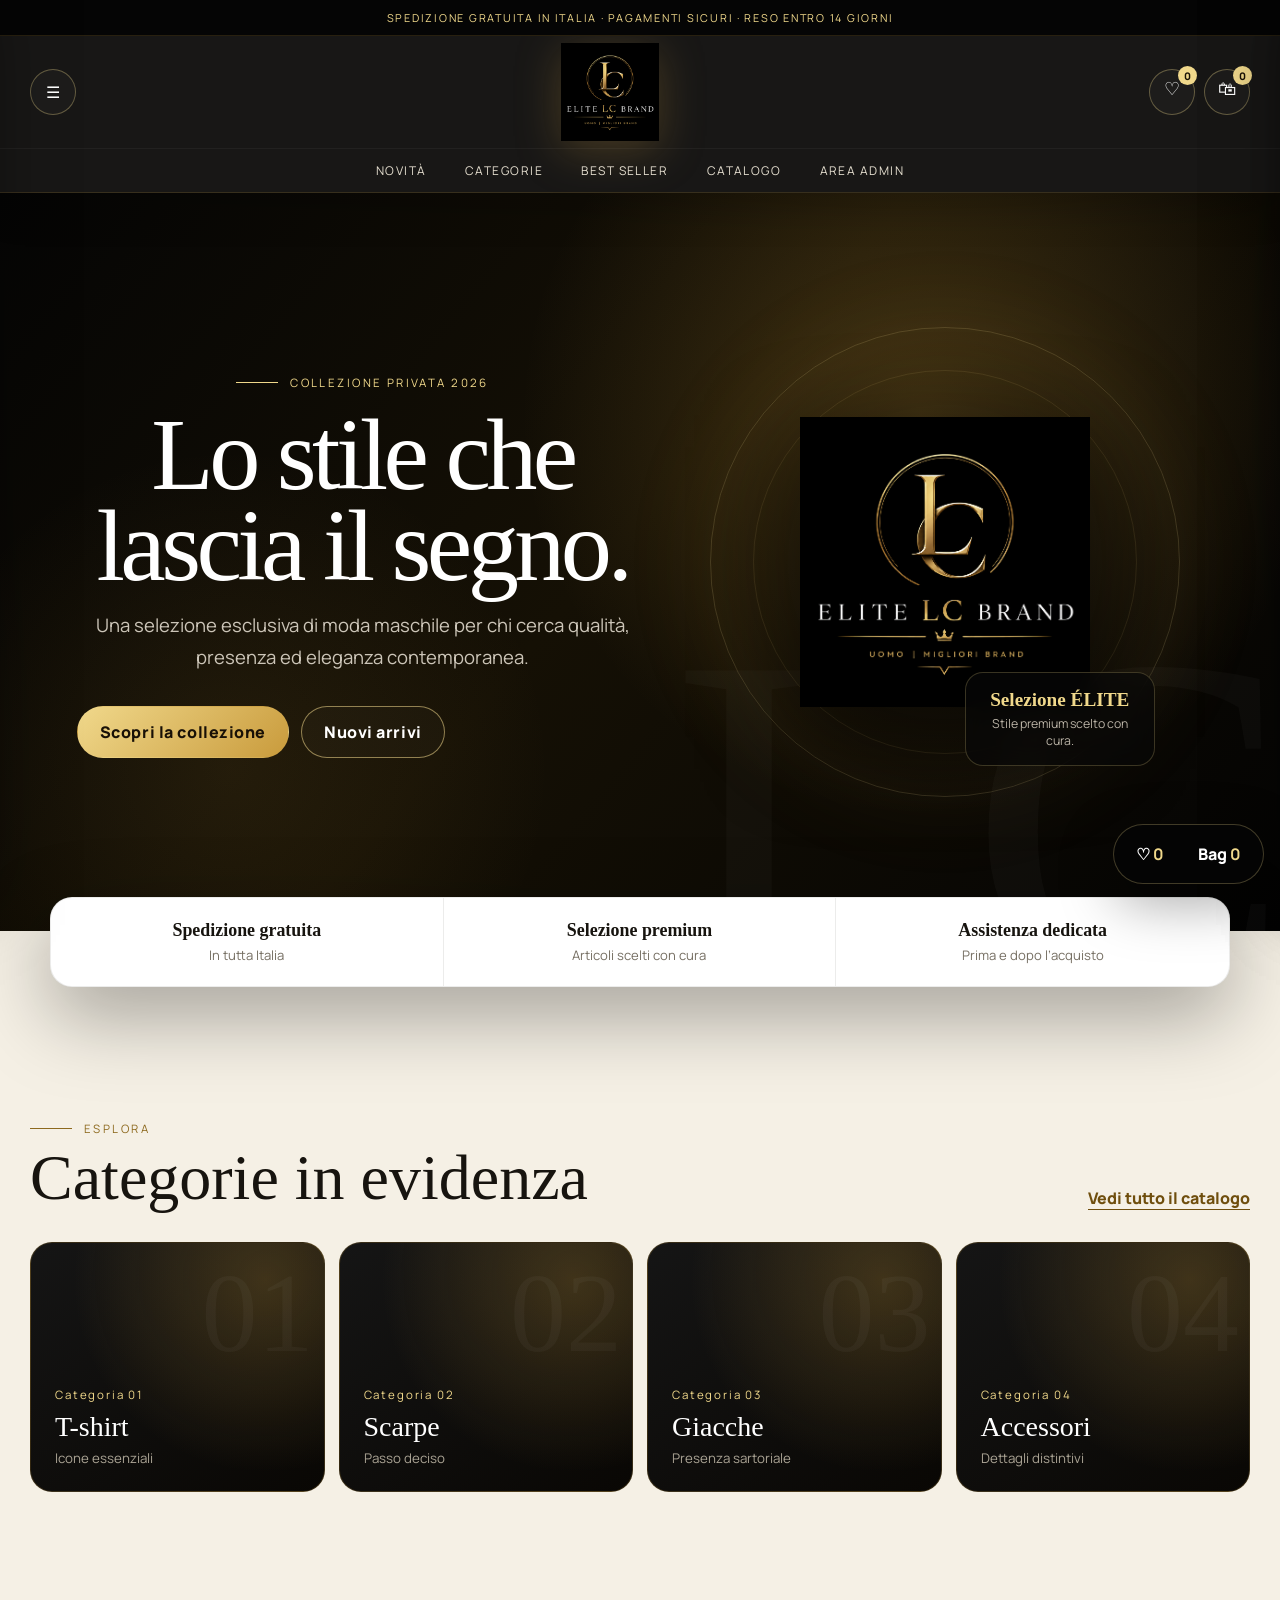
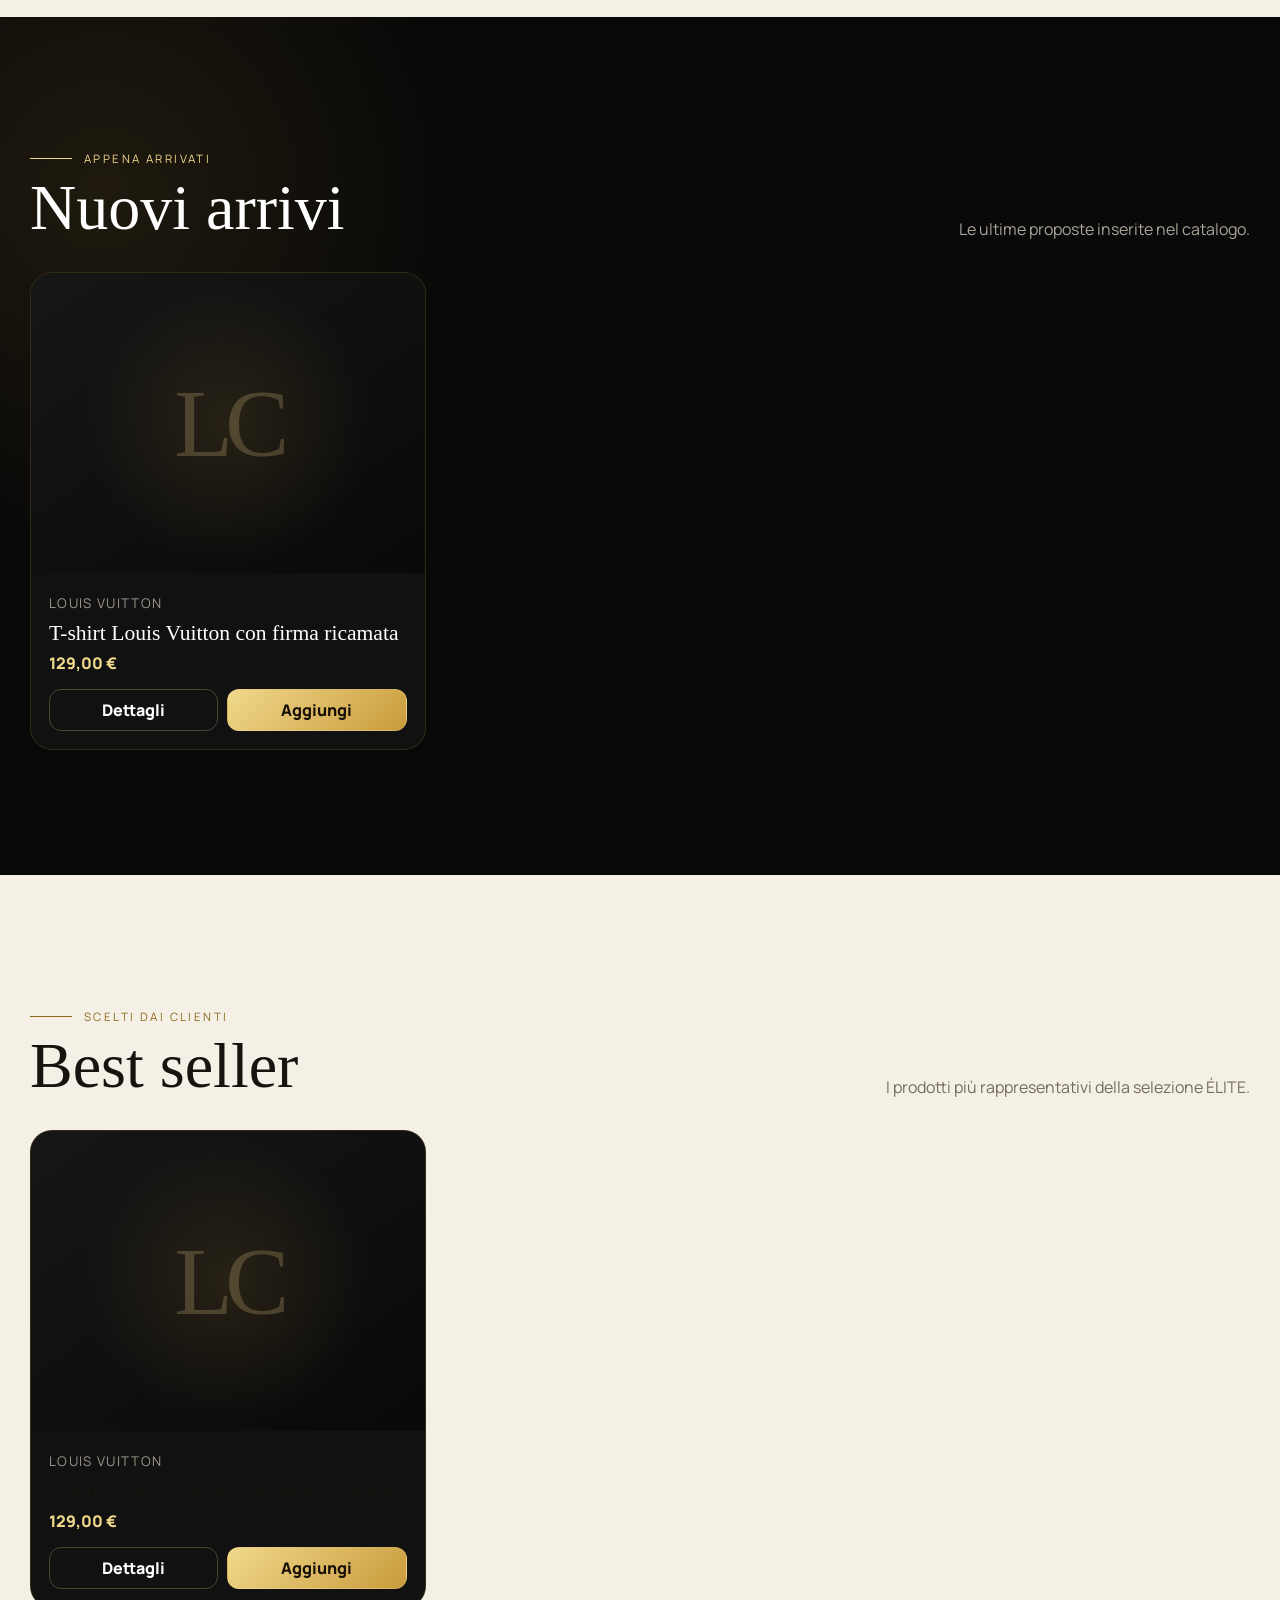
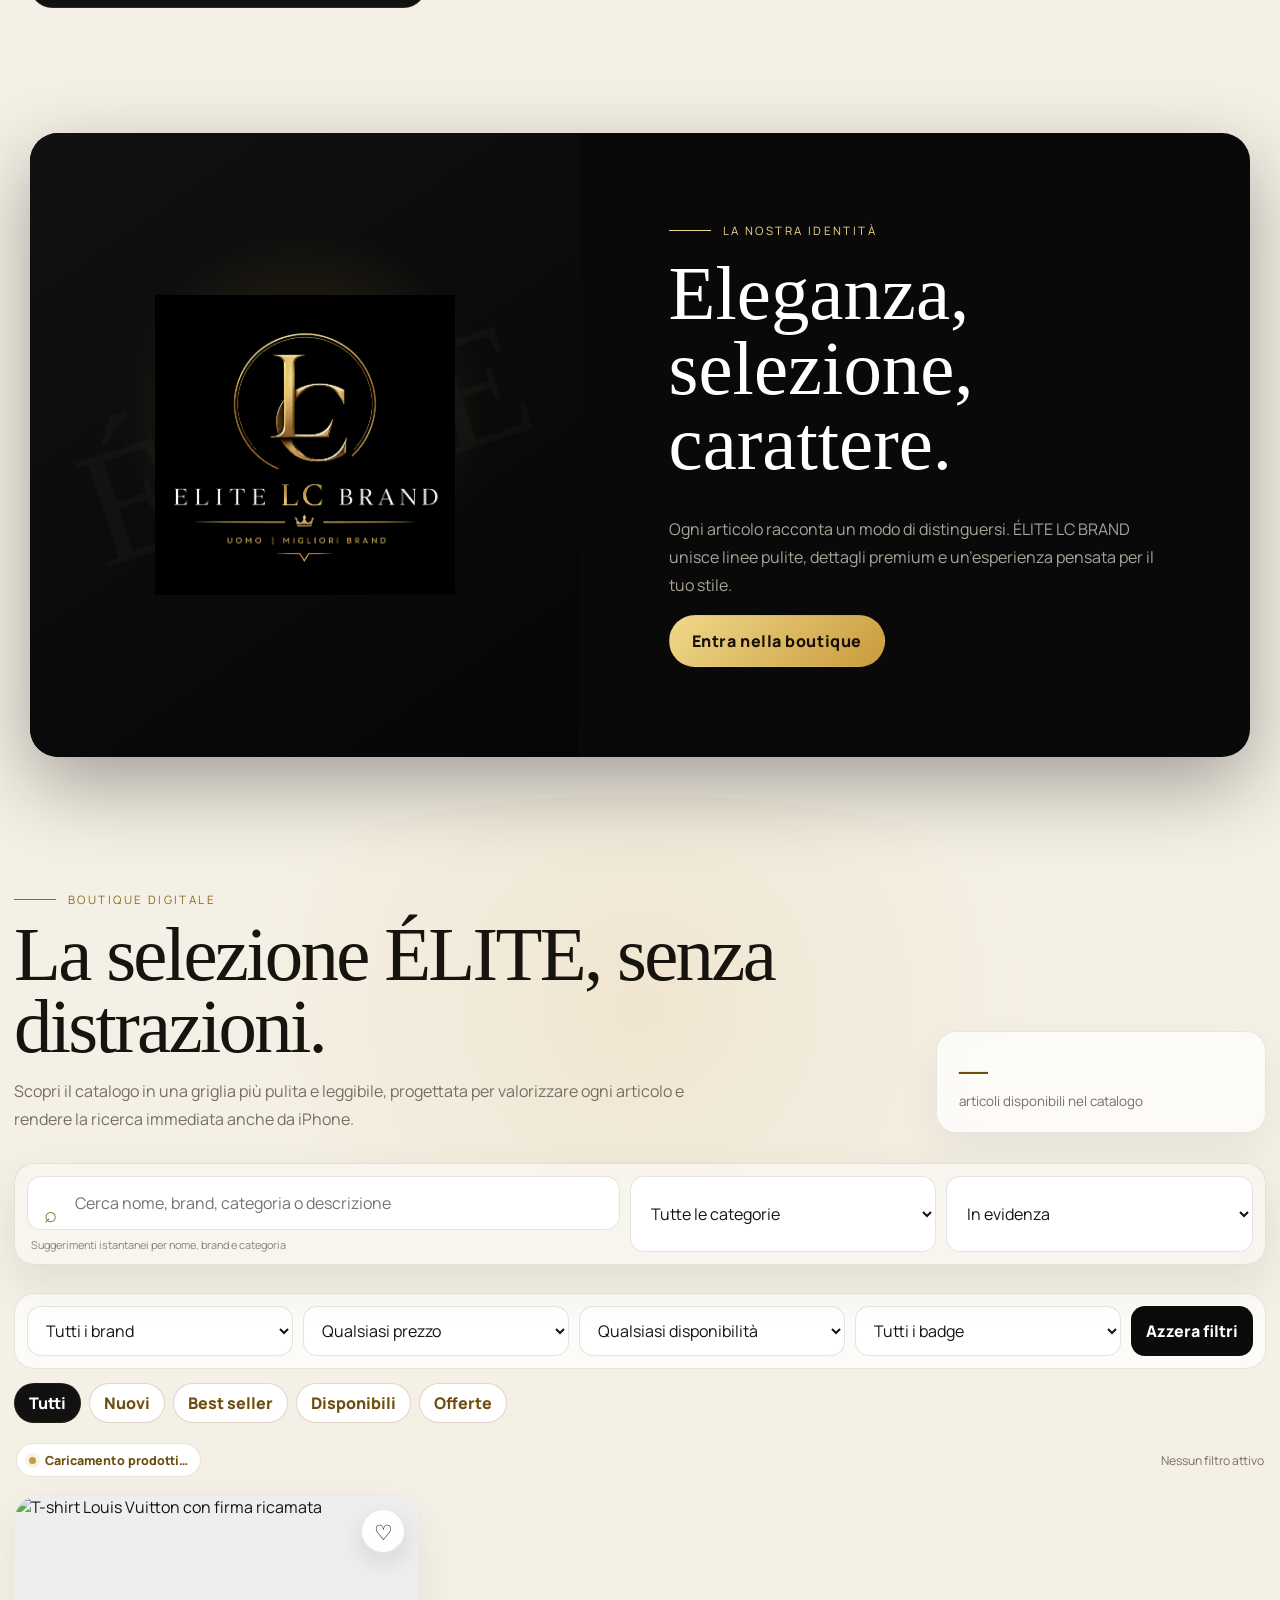
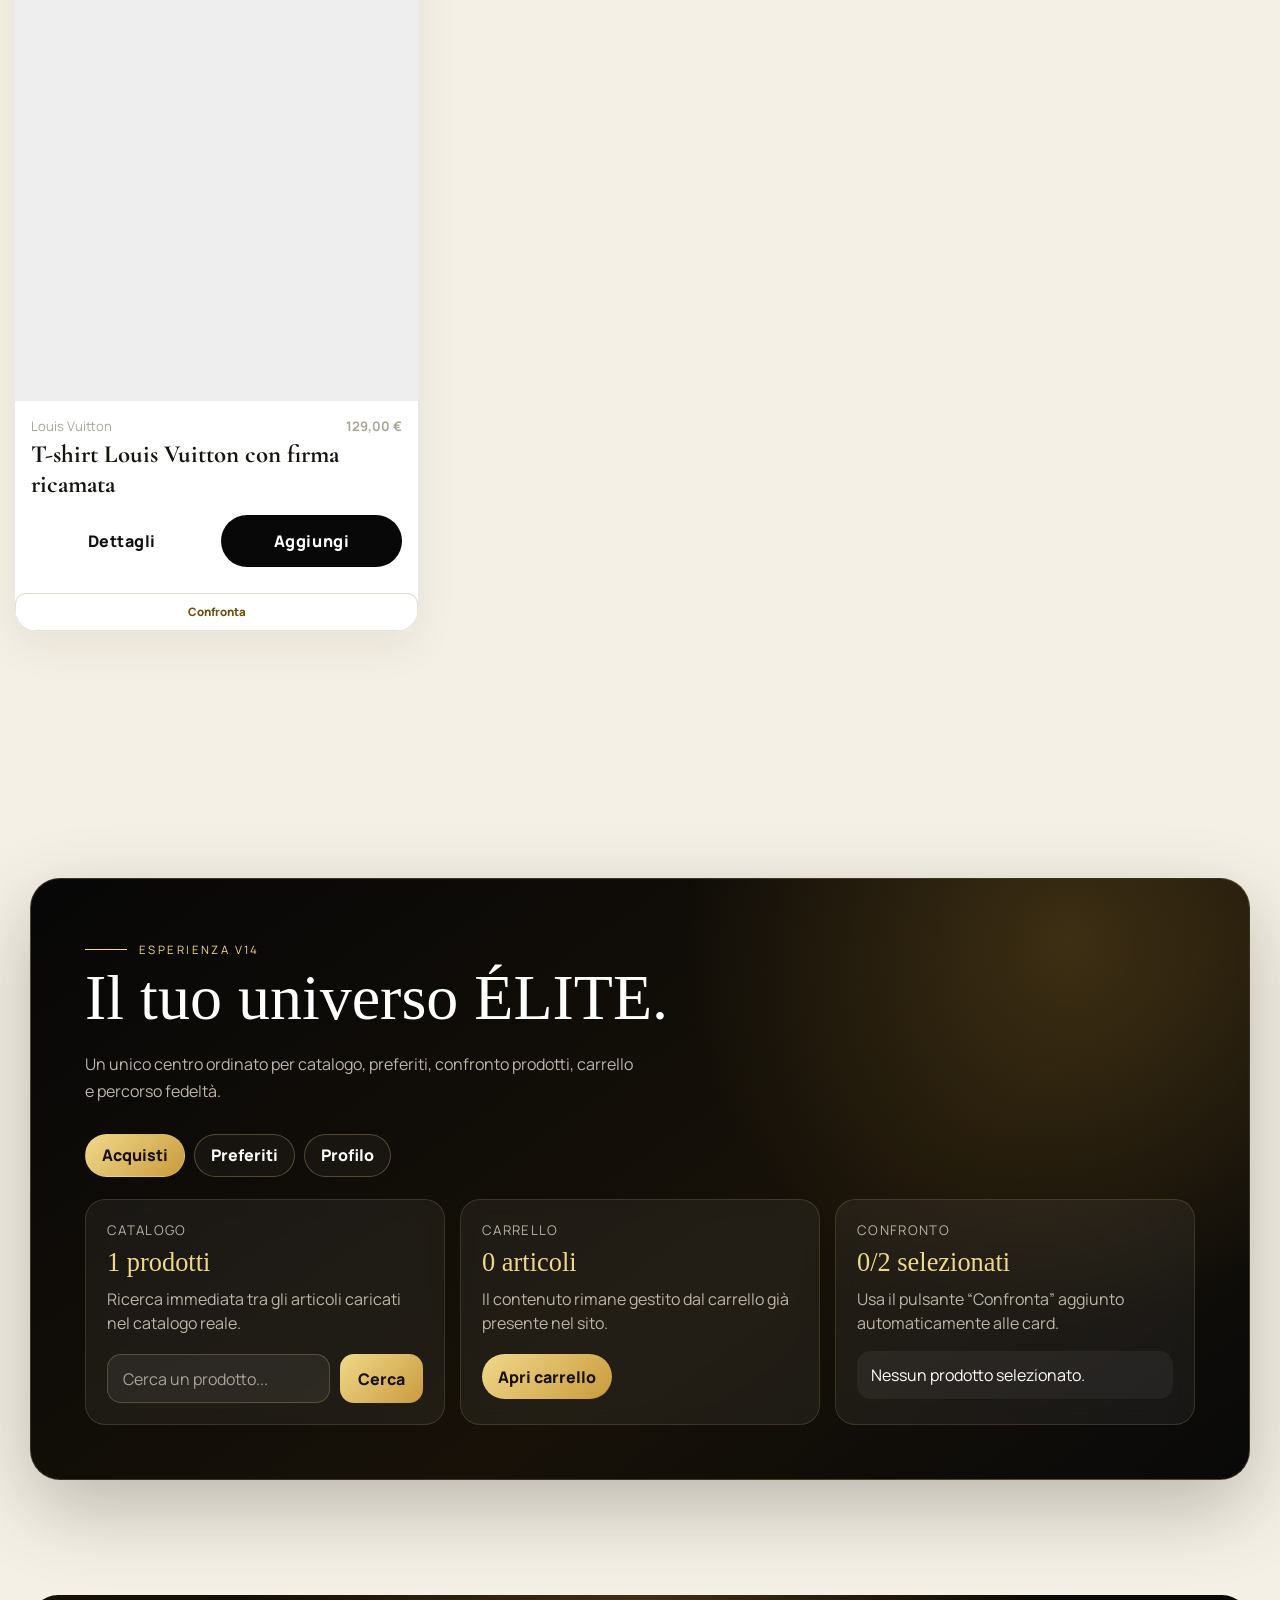
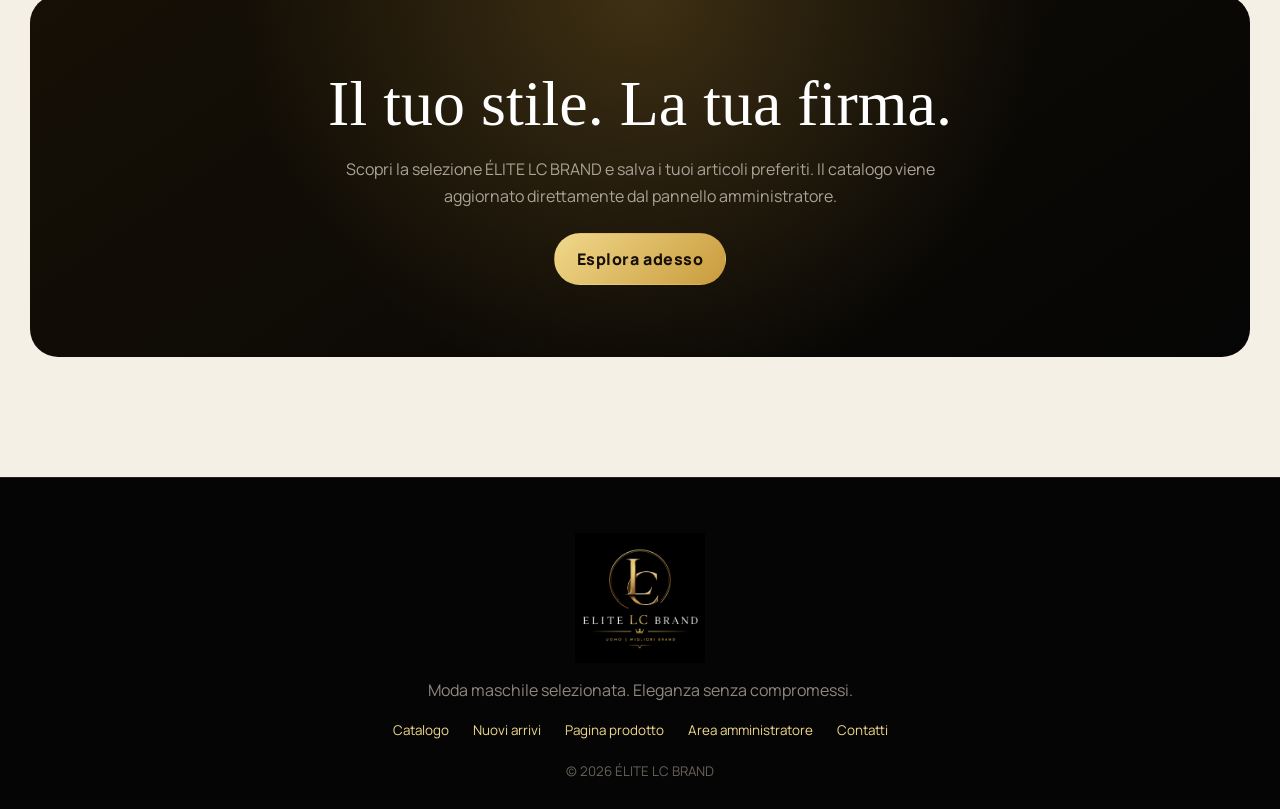
==== commit 111b5bf9: "Add files via upload" ====
--- a/index.html
+++ b/index.html
@@ -1,16 +1,15 @@
-<!doctype html>
+<!DOCTYPE html>
+
 <html lang="it">
 <head>
-  <meta charset="utf-8">
-  <meta name="viewport" content="width=device-width,initial-scale=1,viewport-fit=cover">
-  <meta name="theme-color" content="#050505">
-  <meta name="description" content="ÉLITE LC BRAND: boutique uomo, selezione premium di moda, scarpe, borse e accessori.">
-  <title>ÉLITE LC BRAND | Boutique uomo — Catalogo Premium V4 — Parte 1</title>
-
-  <!-- Mantiene la compatibilità con i file già presenti nel repository -->
-  <link rel="stylesheet" href="assets/styles.css">
-
-  <style>
+<meta charset="utf-8"/>
+<meta content="width=device-width,initial-scale=1,viewport-fit=cover" name="viewport"/>
+<meta content="#050505" name="theme-color"/>
+<meta content="ÉLITE LC BRAND: boutique uomo premium con catalogo, ricerca avanzata, wishlist, confronto prodotti, carrello e area cliente." name="description"/>
+<title>ÉLITE LC BRAND | Boutique uomo — Premium V14 Completa</title>
+<!-- Mantiene la compatibilità con i file già presenti nel repository -->
+<link href="assets/styles.css" rel="stylesheet"/>
+<style>
     :root{
       --black:#050505;
       --black-2:#0b0b0b;
@@ -1159,8 +1158,6 @@
   .v3-quickview-panel{transition:none}
 }
 </style>
-
-
 <style id="catalog-v3-part2a">
 .v3-filter-sheet{position:fixed;inset:0;z-index:1300;background:rgba(0,0,0,.65);backdrop-filter:blur(8px);display:none}
 .v3-filter-sheet.open{display:block}
@@ -1169,8 +1166,6 @@
 .v3-filter-header{display:flex;justify-content:space-between;align-items:center;margin-bottom:18px}
 @media(min-width:721px){.v3-filter-sheet{display:none!important}}
 </style>
-
-
 <style id="catalog-v3-part2b1">
 .v3-qv-media{overflow:hidden}
 .v3-qv-media img{transition:transform .35s ease;cursor:zoom-in}
@@ -1179,8 +1174,6 @@
 .v3-qv-thumb{opacity:.6;transition:.2s}
 .v3-qv-thumb.active,.v3-qv-thumb:hover{opacity:1}
 </style>
-
-
 <style id="catalog-v3-part2b2">
 .v3-add-success{position:fixed;right:18px;bottom:18px;z-index:1500;padding:14px 18px;background:#111;color:#fff;border-radius:14px;opacity:0;transform:translateY(20px);transition:.25s}
 .v3-add-success.show{opacity:1;transform:none}
@@ -1189,8 +1182,6 @@
 .product-card{transition:transform .25s ease,box-shadow .25s ease}
 .product-card:hover{transform:translateY(-8px)}
 </style>
-
-
 <style id="catalog-v4-part1-styles">
 /* ÉLITE LC BRAND — Premium V4 Parte 1 */
 :root{--v4-ease:cubic-bezier(.22,.61,.36,1)}
@@ -1268,15 +1259,12 @@
   .v4-search-suggestions,.v4-mini-card,.v4-mini-media img,.menu-drawer{animation:none;transition:none}
 }
 </style>
-
-
 <style id="catalog-v4-part2">
 .v4-compare-bar{position:fixed;left:50%;bottom:18px;transform:translateX(-50%);z-index:1600;background:#0b0b0b;color:#fff;padding:14px 18px;border-radius:18px;display:none;gap:12px;align-items:center;box-shadow:0 20px 60px rgba(0,0,0,.35)}
 .v4-compare-bar.show{display:flex}
 .v4-compare-btn{position:absolute;left:12px;bottom:12px;width:42px;height:42px;border-radius:50%;border:0;background:#fff;font-weight:900}
 .v4-look{margin-top:12px;padding:10px;border-top:1px solid rgba(20,15,5,.08);font-size:.75rem;color:#766f63}
 </style>
-
 <style id="catalog-v5-part1">
 .v5-ai-banner{margin:24px auto;padding:22px;border-radius:24px;background:linear-gradient(135deg,#0b0b0b,#1a1408);color:#fff;border:1px solid rgba(201,155,60,.25)}
 .v5-ai-banner h2{margin:0 0 8px;font-family:Georgia,serif;font-weight:500}
@@ -1285,8 +1273,6 @@
 .v5-chip{padding:9px 14px;border-radius:999px;border:1px solid rgba(240,216,139,.25);background:rgba(255,255,255,.05);cursor:pointer}
 .v5-chip.active{background:linear-gradient(135deg,#f0d88b,#c99b3c);color:#171006;font-weight:700}
 </style>
-
-
 <style id="catalog-v5-part2">
 .v5-outfit{margin:40px auto;padding:28px;border:1px solid rgba(201,155,60,.18);border-radius:24px;background:#fff;box-shadow:0 18px 40px rgba(0,0,0,.05)}
 .v5-outfit h2{margin:0 0 10px;font-family:Georgia,serif;font-weight:500}
@@ -1295,7 +1281,6 @@
 .v5-score{display:inline-block;margin-top:8px;padding:5px 10px;border-radius:999px;background:#111;color:#f0d88b;font-size:.75rem}
 @media(max-width:700px){.v5-outfit-grid{grid-template-columns:1fr}}
 </style>
-
 <style id="catalog-v6-part1">
 .v6-luxury{margin:40px auto;padding:32px;border-radius:28px;background:linear-gradient(135deg,#080808,#171107);color:#fff;border:1px solid rgba(201,155,60,.25)}
 .v6-luxury h2{margin:0;font:500 clamp(2rem,4vw,3.4rem) Georgia,serif}
@@ -1304,7 +1289,6 @@
 .v6-box strong{display:block;margin-bottom:8px;color:#f0d88b}
 @media(max-width:760px){.v6-grid{grid-template-columns:1fr}}
 </style>
-
 <style id="catalog-v6-part2">
 .v6-dashboard{margin:42px auto;padding:30px;border-radius:26px;background:#faf8f3;border:1px solid rgba(0,0,0,.08)}
 .v6-dashboard h2{margin:0 0 16px;font-family:Georgia,serif}
@@ -1313,8 +1297,6 @@
 .v6-stat b{display:block;font-size:1.5rem;margin-bottom:6px}
 @media(max-width:760px){.v6-stats{grid-template-columns:repeat(2,1fr)}}
 </style>
-
-
 <style id="catalog-v7-part1">
 .v7-services{margin:42px auto;padding:30px;border-radius:28px;background:linear-gradient(180deg,#fff,#f7f4ee);border:1px solid rgba(0,0,0,.08)}
 .v7-services h2{font-family:Georgia,serif;margin:0 0 18px}
@@ -1323,8 +1305,6 @@
 .v7-service .tag{display:inline-block;padding:4px 10px;border-radius:999px;background:#111;color:#f0d88b;font-size:.75rem;margin-bottom:10px}
 @media(max-width:760px){.v7-service-grid{grid-template-columns:1fr}}
 </style>
-
-
 <style id="catalog-v7-part2">
 .v7-arrivals{margin:42px auto;padding:30px;border-radius:28px;background:linear-gradient(135deg,#f9f7f2,#efe6d6)}
 .v7-arrivals h2{margin:0 0 10px;font-family:Georgia,serif}
@@ -1335,8 +1315,6 @@
 .v7-progress>span{display:block;height:100%;width:82%;background:linear-gradient(90deg,#c99b3c,#f0d88b)}
 @media(max-width:760px){.v7-arrivals-grid{grid-template-columns:1fr}}
 </style>
-
-
 <style id="catalog-v8-part1">
 .v8-filterbar{margin:40px auto;padding:22px;border-radius:22px;background:#fff;border:1px solid rgba(0,0,0,.08);display:flex;flex-wrap:wrap;gap:10px;align-items:center}
 .v8-pill{padding:10px 16px;border-radius:999px;border:1px solid #ddd;background:#fafafa;cursor:pointer}
@@ -1344,7 +1322,6 @@
 .v8-status{margin-left:auto;font-size:.9rem;color:#666}
 @media(max-width:760px){.v8-status{width:100%;margin-left:0}}
 </style>
-
 <style id="catalog-v8-part2">
 .v8-compare-modal{position:fixed;inset:0;background:rgba(0,0,0,.65);display:none;align-items:center;justify-content:center;z-index:3000}
 .v8-compare-panel{width:min(900px,92vw);background:#fff;border-radius:24px;padding:28px;max-height:80vh;overflow:auto}
@@ -1352,7 +1329,6 @@
 .v8-table{width:100%;border-collapse:collapse;margin-top:18px}
 .v8-table th,.v8-table td{padding:12px;border-bottom:1px solid #eee;text-align:left}
 </style>
-
 <style id="catalog-v9-part1">
 .v9-ai{margin:42px auto;padding:32px;border-radius:28px;background:linear-gradient(135deg,#0b0b0b,#22180c);color:#fff}
 .v9-ai h2{margin:0 0 10px;font-family:Georgia,serif}
@@ -1360,8 +1336,6 @@
 .v9-btn{padding:11px 18px;border-radius:999px;border:1px solid rgba(240,216,139,.35);background:rgba(255,255,255,.06);color:#fff;cursor:pointer}
 .v9-result{margin-top:18px;padding:18px;border-radius:18px;background:rgba(255,255,255,.08);min-height:64px}
 </style>
-
-
 <style id="catalog-v9-part2">
 .v9-reco{margin:42px auto;padding:30px;border-radius:26px;background:linear-gradient(180deg,#fcfbf8,#f2eadb);border:1px solid rgba(0,0,0,.08)}
 .v9-reco h2{margin:0 0 8px;font-family:Georgia,serif}
@@ -1370,7 +1344,6 @@
 .v9-match{display:inline-block;margin-top:10px;padding:4px 10px;border-radius:999px;background:#111;color:#f0d88b;font-size:.75rem}
 @media(max-width:760px){.v9-reco-grid{grid-template-columns:1fr}}
 </style>
-
 <style id="catalog-v10-part1">
 .v10-checkout{margin:42px auto;padding:30px;border-radius:28px;background:linear-gradient(135deg,#111,#1d1408);color:#fff}
 .v10-checkout h2{margin:0 0 10px;font-family:Georgia,serif}
@@ -1380,7 +1353,6 @@
 .v10-note{font-size:.9rem;color:#ddd}
 @media(max-width:760px){.v10-grid{grid-template-columns:1fr}}
 </style>
-
 <style id="catalog-v10-part2">
 .v10-order{margin:42px auto;padding:30px;border-radius:28px;background:#faf8f2;border:1px solid rgba(0,0,0,.08)}
 .v10-order h2{margin:0 0 18px;font-family:Georgia,serif}
@@ -1390,8 +1362,6 @@
 .v10-value{font-size:1.1rem;font-weight:700;margin-top:6px}
 @media(max-width:760px){.v10-order-grid{grid-template-columns:1fr}}
 </style>
-
-
 <style id="catalog-v11-part1">
 .v11-profile{margin:42px auto;padding:30px;border-radius:28px;background:linear-gradient(135deg,#ffffff,#f4efe4);border:1px solid rgba(0,0,0,.08)}
 .v11-head{display:flex;justify-content:space-between;align-items:center;gap:16px;flex-wrap:wrap}
@@ -1400,8 +1370,6 @@
 .v11-card{background:#fff;border-radius:18px;padding:18px;box-shadow:0 10px 24px rgba(0,0,0,.05)}
 @media(max-width:760px){.v11-grid{grid-template-columns:1fr}}
 </style>
-
-
 <style id="catalog-v11-part2">
 .v11-loyalty{margin:42px auto;padding:30px;border-radius:28px;background:linear-gradient(135deg,#0d0d0d,#24190c);color:#fff}
 .v11-loyalty h2{margin:0 0 8px;font-family:Georgia,serif}
@@ -1414,8 +1382,6 @@
 .v11-order-item{padding:12px 14px;border-radius:14px;background:rgba(255,255,255,.05);display:flex;justify-content:space-between;gap:12px}
 @media(max-width:760px){.v11-loyalty-grid{grid-template-columns:1fr}}
 </style>
-
-
 <style id="catalog-v12-part1">
 .v12-concierge{margin:42px auto;padding:34px;border-radius:30px;background:linear-gradient(135deg,#0a0a0a,#1f160b);color:#fff}
 .v12-concierge h2{margin:0 0 10px;font-family:Georgia,serif}
@@ -1423,7 +1389,6 @@
 .v12-actions button{padding:12px 18px;border-radius:999px;border:1px solid rgba(240,216,139,.35);background:rgba(255,255,255,.06);color:#fff;cursor:pointer}
 .v12-response{margin-top:20px;padding:18px;border-radius:18px;background:rgba(255,255,255,.07);min-height:80px}
 </style>
-
 <style id="catalog-v12-part2">
 .v12-help{margin:42px auto;padding:32px;border-radius:28px;background:#faf8f2;border:1px solid rgba(0,0,0,.08)}
 .v12-help h2{margin:0 0 10px;font-family:Georgia,serif}
@@ -1435,7 +1400,6 @@
 .v12-form textarea{width:100%;min-height:90px;padding:12px;border:1px solid #ddd;border-radius:12px}
 .v12-form button{margin-top:12px;padding:12px 18px;border:0;border-radius:999px;background:#111;color:#f0d88b;cursor:pointer}
 </style>
-
 <style id="catalog-v13-part1">
 .v13-notify{margin:42px auto;padding:32px;border-radius:28px;background:linear-gradient(135deg,#111,#22180d);color:#fff}
 .v13-notify h2{margin:0 0 10px;font-family:Georgia,serif}
@@ -1446,7 +1410,6 @@
 .v13-toggle::after{content:'';position:absolute;top:3px;left:3px;width:24px;height:24px;background:#fff;border-radius:50%;transition:.25s}
 .v13-toggle:checked::after{left:27px}
 </style>
-
 <style id="catalog-v13-part2">
 .v13-activity{margin:40px auto;padding:32px;border-radius:28px;background:#0f0f0f;color:#fff}
 .v13-timeline{margin-top:24px;border-left:2px solid #c99b3c;padding-left:22px}
@@ -1455,7 +1418,6 @@
 .v13-badges{display:flex;gap:12px;flex-wrap:wrap;margin-top:24px}
 .v13-badge{padding:10px 18px;border:1px solid #c99b3c;border-radius:999px}
 </style>
-
 <style id="catalog-v13-part3">
 .v13-dashboard{margin:42px auto;padding:34px;border-radius:28px;background:linear-gradient(135deg,#181818,#2a2112);color:#fff}
 .v13-stats{display:grid;grid-template-columns:repeat(auto-fit,minmax(160px,1fr));gap:16px;margin-top:22px}
@@ -1464,7 +1426,6 @@
 .v13-bar{height:12px;background:#444;border-radius:999px;overflow:hidden}
 .v13-fill{height:100%;width:35%;background:#c99b3c}
 </style>
-
 <style id="catalog-v13-part4">
 .v13-rec{margin:42px auto;padding:34px;border-radius:28px;background:#151515;color:#fff}
 .v13-grid{display:grid;grid-template-columns:repeat(auto-fit,minmax(220px,1fr));gap:18px;margin-top:22px}
@@ -1472,7 +1433,6 @@
 .v13-tag{display:inline-block;padding:4px 10px;border-radius:999px;background:#c99b3c;color:#111;font-size:.8rem;font-weight:bold;margin-bottom:10px}
 .v13-btn{display:inline-block;margin-top:14px;padding:10px 16px;border:1px solid #c99b3c;border-radius:999px;text-decoration:none;color:#fff}
 </style>
-
 <style id="catalog-v13-part5">
 .v13-wishlist{margin:42px auto;padding:34px;border-radius:28px;background:linear-gradient(135deg,#141414,#20190f);color:#fff}
 .v13-wishlist h2{margin-top:0}
@@ -1480,14 +1440,12 @@
 .v13-wish-card{padding:18px;border:1px solid rgba(201,155,60,.35);border-radius:18px;background:rgba(255,255,255,.05)}
 .v13-save{margin-top:12px;padding:10px 18px;border:none;border-radius:999px;background:#c99b3c;color:#111;font-weight:bold;cursor:pointer}
 </style>
-
 <style id="catalog-v13-part6">
 .v13-history{margin:42px auto;padding:34px;border-radius:28px;background:#121212;color:#fff}
 .v13-history-list{display:grid;gap:14px;margin-top:20px}
 .v13-history-item{display:flex;justify-content:space-between;align-items:center;padding:16px;border-radius:16px;background:rgba(255,255,255,.05)}
 .v13-clear{margin-top:18px;padding:10px 18px;border:none;border-radius:999px;background:#c99b3c;color:#111;font-weight:bold;cursor:pointer}
 </style>
-
 <style id="catalog-v13-part7">
 .v13-loyalty{margin:42px auto;padding:34px;border-radius:28px;background:linear-gradient(135deg,#18140d,#2a2214);color:#fff}
 .v13-levels{display:grid;grid-template-columns:repeat(auto-fit,minmax(180px,1fr));gap:16px;margin-top:22px}
@@ -1495,7 +1453,6 @@
 .v13-current{outline:2px solid #c99b3c}
 .v13-reward{margin-top:20px;padding:14px;border-radius:14px;background:rgba(201,155,60,.12)}
 </style>
-
 <style id="catalog-v13-part8">
 .v13-goals{margin:42px auto;padding:34px;border-radius:28px;background:#111;color:#fff}
 .v13-goals-grid{display:grid;grid-template-columns:repeat(auto-fit,minmax(220px,1fr));gap:18px;margin-top:22px}
@@ -1506,7 +1463,6 @@
 .v13-goal-fill{height:100%;background:#c99b3c;border-radius:999px}
 .v13-goal small{display:block;margin-top:9px;opacity:.78}
 </style>
-
 <style id="catalog-v13-part9">
 .v13-benefits{margin:42px auto;padding:34px;border-radius:28px;background:linear-gradient(135deg,#121212,#241b0f);color:#fff}
 .v13-benefits-grid{display:grid;grid-template-columns:repeat(auto-fit,minmax(220px,1fr));gap:18px;margin-top:22px}
@@ -1516,223 +1472,341 @@
 .v13-benefit p{margin:0;opacity:.82}
 .v13-benefit-status{display:inline-block;margin-top:14px;padding:6px 11px;border-radius:999px;background:#c99b3c;color:#111;font-size:.8rem;font-weight:700}
 </style>
-</head>
-
+<style id="catalog-v13-part10">
+.v13-events{margin:42px auto;padding:34px;border-radius:28px;background:#101010;color:#fff}
+.v13-events-grid{display:grid;grid-template-columns:repeat(auto-fit,minmax(240px,1fr));gap:18px;margin-top:22px}
+.v13-event-card{padding:20px;border-radius:18px;background:rgba(255,255,255,.05);border:1px solid rgba(201,155,60,.35)}
+.v13-date{display:inline-block;padding:6px 12px;border-radius:999px;background:#c99b3c;color:#111;font-weight:bold;margin-bottom:12px}
+.v13-join{display:inline-block;margin-top:14px;padding:10px 16px;border:1px solid #c99b3c;border-radius:999px;color:#fff;text-decoration:none}
+</style>
+<style id="catalog-v13-part11">
+.v13-news{margin:42px auto;padding:34px;border-radius:28px;background:linear-gradient(135deg,#151515,#231b10);color:#fff}
+.v13-news-wrap{display:grid;grid-template-columns:repeat(auto-fit,minmax(240px,1fr));gap:18px;margin-top:20px}
+.v13-news-card{padding:20px;border-radius:18px;background:rgba(255,255,255,.05);border:1px solid rgba(201,155,60,.35)}
+.v13-chip{display:inline-block;padding:5px 10px;border-radius:999px;background:#c99b3c;color:#111;font-weight:700;font-size:.8rem}
+</style>
+<style id="catalog-v13-part12">
+.v13-services{margin:42px auto;padding:34px;border-radius:28px;background:#101010;color:#fff}
+.v13-services-grid{display:grid;grid-template-columns:repeat(auto-fit,minmax(220px,1fr));gap:18px;margin-top:22px}
+.v13-service{padding:20px;border-radius:18px;background:rgba(255,255,255,.05);border:1px solid rgba(201,155,60,.35)}
+.v13-service a{display:inline-block;margin-top:12px;color:#c99b3c;text-decoration:none;font-weight:bold}
+</style>
+<style id="catalog-v13-part13">
+.v13-profile{margin:42px auto;padding:34px;border-radius:28px;background:linear-gradient(135deg,#131313,#21180f);color:#fff}
+.v13-profile-grid{display:grid;grid-template-columns:repeat(auto-fit,minmax(220px,1fr));gap:18px;margin-top:22px}
+.v13-box{padding:20px;border-radius:18px;background:rgba(255,255,255,.05);border:1px solid rgba(201,155,60,.35)}
+.v13-box ul{margin:12px 0 0 18px;padding:0}
+.v13-box li{margin:6px 0}
+</style>
+<style id="catalog-v13-part14">
+.v13-checklist{margin:42px auto;padding:34px;border-radius:28px;background:#101010;color:#fff}
+.v13-checklist-head{display:flex;justify-content:space-between;gap:16px;align-items:center;flex-wrap:wrap}
+.v13-checklist-score{padding:8px 14px;border-radius:999px;background:#c99b3c;color:#111;font-weight:700}
+.v13-task-list{display:grid;gap:14px;margin-top:22px}
+.v13-task{display:flex;align-items:center;gap:12px;padding:16px;border-radius:16px;background:rgba(255,255,255,.05);border:1px solid rgba(201,155,60,.25)}
+.v13-task input{width:20px;height:20px;accent-color:#c99b3c}
+.v13-task label{cursor:pointer}
+.v13-complete-bar{height:12px;margin-top:20px;border-radius:999px;background:#3a3a3a;overflow:hidden}
+.v13-complete-fill{height:100%;width:0;background:#c99b3c;transition:width .3s ease}
+</style>
+<style id="catalog-v13-part15">
+.v13-searchplus{margin:42px auto;padding:34px;border-radius:28px;background:linear-gradient(135deg,#141414,#231a10);color:#fff}
+.v13-searchbox{display:flex;flex-wrap:wrap;gap:12px;margin-top:20px}
+.v13-searchbox input,.v13-searchbox select{padding:12px 14px;border-radius:12px;border:1px solid #555;background:#1b1b1b;color:#fff}
+.v13-searchbox button{padding:12px 18px;border:none;border-radius:999px;background:#c99b3c;color:#111;font-weight:700;cursor:pointer}.v13-searchbox #eliteSearchReset{background:transparent;color:#fff;border:1px solid rgba(201,155,60,.7)}
+.v13-result{margin-top:18px;padding:16px;border-radius:14px;background:rgba(255,255,255,.05)}
+</style>
+<style id="catalog-v13-part17">
+.v13-compare{margin:42px auto;padding:34px;border-radius:28px;background:linear-gradient(135deg,#161616,#241c11);color:#fff}
+.v13-compare-grid{display:grid;grid-template-columns:repeat(auto-fit,minmax(220px,1fr));gap:18px;margin-top:20px}
+.v13-compare-card{padding:18px;border-radius:18px;background:rgba(255,255,255,.05);border:1px solid rgba(201,155,60,.35)}
+.v13-compare-card button{margin-top:12px;padding:10px 16px;border:none;border-radius:999px;background:#c99b3c;color:#111;font-weight:700;cursor:pointer}
+.v13-compare-result{margin-top:18px;padding:16px;border-radius:14px;background:rgba(255,255,255,.06)}
+</style>
+<style id="elite-v14-complete-styles">
+/* ÉLITE LC BRAND — V14 COMPLETA */
+.v14-legacy-module{display:none!important}
+.v14-hub{
+  width:min(1220px,calc(100% - 28px));
+  margin:0 auto clamp(70px,9vw,115px);
+  padding:clamp(28px,5vw,54px);
+  border-radius:30px;
+  color:#fff;
+  background:
+    radial-gradient(circle at 85% 10%,rgba(201,155,60,.22),transparent 24rem),
+    linear-gradient(145deg,#070707,#171108 62%,#090909);
+  border:1px solid rgba(240,216,139,.2);
+  box-shadow:0 28px 80px rgba(0,0,0,.24)
+}
+.v14-hub-head{display:flex;align-items:flex-end;justify-content:space-between;gap:22px;flex-wrap:wrap}
+.v14-hub h2{margin:10px 0 0;font:500 clamp(2.3rem,5vw,4.6rem)/.98 Georgia,serif}
+.v14-hub-intro{max-width:550px;margin:0;color:#bdb5a7;line-height:1.7}
+.v14-tabs{display:flex;gap:9px;flex-wrap:wrap;margin:28px 0 22px}
+.v14-tab{
+  min-height:43px;padding:9px 16px;border-radius:999px;
+  border:1px solid rgba(240,216,139,.27);background:rgba(255,255,255,.04);
+  color:#fff;font-weight:850;cursor:pointer
+}
+.v14-tab.active{color:#171006;background:linear-gradient(135deg,#f0d88b,#c99b3c)}
+.v14-panel{display:none}
+.v14-panel.active{display:block;animation:v14In .28s ease}
+@keyframes v14In{from{opacity:0;transform:translateY(8px)}to{opacity:1;transform:none}}
+.v14-grid{display:grid;grid-template-columns:repeat(3,minmax(0,1fr));gap:15px}
+.v14-card{
+  min-width:0;padding:21px;border-radius:20px;
+  border:1px solid rgba(240,216,139,.14);
+  background:rgba(255,255,255,.055);backdrop-filter:blur(10px)
+}
+.v14-card small{display:block;color:#b8b0a2;text-transform:uppercase;letter-spacing:.1em}
+.v14-card strong{display:block;margin-top:8px;color:#f0d88b;font:500 1.65rem Georgia,serif}
+.v14-card p{margin:9px 0 0;color:#bdb5a7;line-height:1.55}
+.v14-actions{display:flex;gap:10px;flex-wrap:wrap;margin-top:18px}
+.v14-action{
+  min-height:45px;padding:10px 16px;border-radius:999px;
+  border:1px solid rgba(240,216,139,.28);color:#fff;background:transparent;
+  text-decoration:none;font-weight:850;cursor:pointer
+}
+.v14-action.primary{border:0;color:#171006;background:linear-gradient(135deg,#f0d88b,#c99b3c)}
+.v14-progress{height:10px;margin-top:16px;overflow:hidden;border-radius:999px;background:rgba(255,255,255,.1)}
+.v14-progress span{display:block;height:100%;width:35%;border-radius:inherit;background:linear-gradient(90deg,#c99b3c,#f0d88b)}
+.v14-compare-list,.v14-wish-list{display:grid;gap:10px;margin-top:15px}
+.v14-list-item{
+  display:flex;align-items:center;justify-content:space-between;gap:12px;
+  padding:13px 14px;border-radius:14px;background:rgba(255,255,255,.05)
+}
+.v14-list-item button{border:0;background:none;color:#f0d88b;font-weight:850}
+.v14-search-shortcut{
+  display:grid;grid-template-columns:minmax(0,1fr) auto;gap:10px;margin-top:18px
+}
+.v14-search-shortcut input{
+  min-height:49px;padding:0 15px;border-radius:14px;border:1px solid rgba(240,216,139,.22);
+  color:#fff;background:rgba(255,255,255,.06);outline:none
+}
+.v14-search-shortcut input::placeholder{color:#aaa398}
+.v14-search-shortcut button{
+  padding:0 18px;border:0;border-radius:14px;color:#171006;
+  background:linear-gradient(135deg,#f0d88b,#c99b3c);font-weight:900
+}
+.v14-floating-summary{
+  position:fixed;right:16px;bottom:16px;z-index:1700;
+  display:flex;gap:8px;padding:9px;border-radius:999px;
+  background:rgba(5,5,5,.91);border:1px solid rgba(240,216,139,.26);
+  box-shadow:0 18px 55px rgba(0,0,0,.35);backdrop-filter:blur(14px)
+}
+.v14-floating-summary button{
+  min-height:40px;padding:8px 13px;border:0;border-radius:999px;
+  color:#fff;background:transparent;font-weight:850
+}
+.v14-floating-summary b{color:#f0d88b}
+.v14-product-tools{
+  display:flex;gap:7px;margin-top:10px
+}
+.v14-compare-product{
+  flex:1;min-height:38px;border-radius:11px;border:1px solid rgba(111,78,13,.18);
+  color:#6f4e0d;background:#fff;font-size:.72rem;font-weight:850
+}
+.v14-compare-product.active{color:#fff;background:#111}
+@media(max-width:780px){
+  .v14-grid{grid-template-columns:1fr}
+  .v14-search-shortcut{grid-template-columns:1fr}
+  .v14-search-shortcut button{min-height:48px}
+  .v14-floating-summary{left:12px;right:12px;justify-content:center}
+}
+@media(prefers-reduced-motion:reduce){.v14-panel.active{animation:none}}
+</style></head>
 <body>
-  <!-- Intro: si chiude automaticamente o toccando lo schermo -->
-  <div class="welcome" id="welcome" aria-label="Benvenuti su ÉLITE LC BRAND">
-    <div class="welcome-inner">
-      <img src="logo-elite-lc-brand.png" alt="Logo ÉLITE LC BRAND">
-      <p>Benvenuti su</p>
-      <h1>ÉLITE LC BRAND</h1>
-      <div class="welcome-line"></div>
-      <small>Tocca per entrare</small>
-    </div>
-  </div>
-
-  <div class="announcement">Spedizione gratuita in Italia · Pagamenti sicuri · Reso entro 14 giorni</div>
-
-  <header class="site-header">
-    <div class="header-row">
-      <button class="round-btn" id="menuBtn" type="button" aria-label="Apri menu">☰</button>
-
-      <a class="brand" href="index.html" aria-label="Homepage ÉLITE LC BRAND">
-        <img src="logo-elite-lc-brand.png" alt="ÉLITE LC BRAND">
-      </a>
-
-      <div class="header-actions">
-        <button class="round-btn" id="favoritesBtn" type="button" aria-label="Preferiti">
+<!-- Intro: si chiude automaticamente o toccando lo schermo -->
+<div aria-label="Benvenuti su ÉLITE LC BRAND" class="welcome" id="welcome">
+<div class="welcome-inner">
+<img alt="Logo ÉLITE LC BRAND" src="logo-elite-lc-brand.png"/>
+<p>Benvenuti su</p>
+<h1>ÉLITE LC BRAND</h1>
+<div class="welcome-line"></div>
+<small>Tocca per entrare</small>
+</div>
+</div>
+<div class="announcement">Spedizione gratuita in Italia · Pagamenti sicuri · Reso entro 14 giorni</div>
+<header class="site-header">
+<div class="header-row">
+<button aria-label="Apri menu" class="round-btn" id="menuBtn" type="button">☰</button>
+<a aria-label="Homepage ÉLITE LC BRAND" class="brand" href="index.html">
+<img alt="ÉLITE LC BRAND" src="logo-elite-lc-brand.png"/>
+</a>
+<div class="header-actions">
+<button aria-label="Preferiti" class="round-btn" id="favoritesBtn" type="button">
           ♡<span id="favCount">0</span>
-        </button>
-        <button class="round-btn" id="cartBtn" type="button" aria-label="Carrello">
+</button>
+<button aria-label="Carrello" class="round-btn" id="cartBtn" type="button">
           🛍<span id="cartCount">0</span>
-        </button>
-      </div>
-    </div>
-
-    <nav class="desktop-nav" aria-label="Navigazione principale">
-      <a href="#nuovi-arrivi">Novità</a>
-      <a href="#categorie">Categorie</a>
-      <a href="#best-seller">Best seller</a>
-      <a href="#catalogo">Catalogo</a>
-      <a href="admin.html">Area admin</a>
-    </nav>
-  </header>
-
-  <main>
-    <section class="hero">
-      <div class="hero-content reveal">
-        <span class="eyebrow">Collezione privata 2026</span>
-        <h1>Lo stile che lascia il segno.</h1>
-        <p>
+</button>
+</div>
+</div>
+<nav aria-label="Navigazione principale" class="desktop-nav">
+<a href="#nuovi-arrivi">Novità</a>
+<a href="#categorie">Categorie</a>
+<a href="#best-seller">Best seller</a>
+<a href="#catalogo">Catalogo</a>
+<a href="admin.html">Area admin</a>
+</nav>
+</header>
+<main>
+<section class="hero">
+<div class="hero-content reveal">
+<span class="eyebrow">Collezione privata 2026</span>
+<h1>Lo stile che lascia il segno.</h1>
+<p>
           Una selezione esclusiva di moda maschile per chi cerca qualità,
           presenza ed eleganza contemporanea.
         </p>
-        <div class="hero-actions">
-          <a class="btn btn-gold" href="#catalogo">Scopri la collezione</a>
-          <a class="btn btn-outline" href="#nuovi-arrivi">Nuovi arrivi</a>
-        </div>
-      </div>
-
-      <div class="hero-showcase reveal">
-        <div class="hero-ring"></div>
-        <img src="logo-elite-lc-brand.png" alt="Logo ÉLITE LC BRAND">
-        <div class="hero-note">
-          <b>Selezione ÉLITE</b>
-          <span>Stile premium scelto con cura.</span>
-        </div>
-      </div>
-    </section>
-
-    <section class="benefits reveal">
-      <div><b>Spedizione gratuita</b><span>In tutta Italia</span></div>
-      <div><b>Selezione premium</b><span>Articoli scelti con cura</span></div>
-      <div><b>Assistenza dedicata</b><span>Prima e dopo l’acquisto</span></div>
-    </section>
-
-    <section class="section reveal" id="categorie">
-      <div class="section-heading">
-        <div>
-          <span class="eyebrow dark">Esplora</span>
-          <h2>Categorie in evidenza</h2>
-        </div>
-        <a class="section-link" href="#catalogo">Vedi tutto il catalogo</a>
-      </div>
-
-      <div class="category-grid">
-        <a href="#catalogo" data-category-link="T-shirt" data-mark="01">
-          <span>Categoria 01</span><strong>T-shirt</strong><small>Icone essenziali</small>
-        </a>
-        <a href="#catalogo" data-category-link="Scarpe" data-mark="02">
-          <span>Categoria 02</span><strong>Scarpe</strong><small>Passo deciso</small>
-        </a>
-        <a href="#catalogo" data-category-link="Giacche" data-mark="03">
-          <span>Categoria 03</span><strong>Giacche</strong><small>Presenza sartoriale</small>
-        </a>
-        <a href="#catalogo" data-category-link="Accessori" data-mark="04">
-          <span>Categoria 04</span><strong>Accessori</strong><small>Dettagli distintivi</small>
-        </a>
-      </div>
-    </section>
-
-    <section class="dark-section" id="nuovi-arrivi">
-      <div class="section reveal">
-        <div class="section-heading">
-          <div>
-            <span class="eyebrow">Appena arrivati</span>
-            <h2>Nuovi arrivi</h2>
-          </div>
-          <p>Le ultime proposte inserite nel catalogo.</p>
-        </div>
-        <div class="showcase-grid" id="newArrivalsGrid"></div>
-      </div>
-    </section>
-
-    <section class="section reveal" id="best-seller">
-      <div class="section-heading">
-        <div>
-          <span class="eyebrow dark">Scelti dai clienti</span>
-          <h2>Best seller</h2>
-        </div>
-        <p>I prodotti più rappresentativi della selezione ÉLITE.</p>
-      </div>
-      <div class="showcase-grid" id="bestSellerGrid"></div>
-    </section>
-
-    <section class="editorial reveal">
-      <div class="editorial-art">
-        <img src="logo-elite-lc-brand.png" alt="Identità ÉLITE LC BRAND">
-      </div>
-      <div class="editorial-copy">
-        <span class="eyebrow">La nostra identità</span>
-        <h2>Eleganza, selezione, carattere.</h2>
-        <p>
+<div class="hero-actions">
+<a class="btn btn-gold" href="#catalogo">Scopri la collezione</a>
+<a class="btn btn-outline" href="#nuovi-arrivi">Nuovi arrivi</a>
+</div>
+</div>
+<div class="hero-showcase reveal">
+<div class="hero-ring"></div>
+<img alt="Logo ÉLITE LC BRAND" src="logo-elite-lc-brand.png"/>
+<div class="hero-note">
+<b>Selezione ÉLITE</b>
+<span>Stile premium scelto con cura.</span>
+</div>
+</div>
+</section>
+<section class="benefits reveal">
+<div><b>Spedizione gratuita</b><span>In tutta Italia</span></div>
+<div><b>Selezione premium</b><span>Articoli scelti con cura</span></div>
+<div><b>Assistenza dedicata</b><span>Prima e dopo l’acquisto</span></div>
+</section>
+<section class="section reveal" id="categorie">
+<div class="section-heading">
+<div>
+<span class="eyebrow dark">Esplora</span>
+<h2>Categorie in evidenza</h2>
+</div>
+<a class="section-link" href="#catalogo">Vedi tutto il catalogo</a>
+</div>
+<div class="category-grid">
+<a data-category-link="T-shirt" data-mark="01" href="#catalogo">
+<span>Categoria 01</span><strong>T-shirt</strong><small>Icone essenziali</small>
+</a>
+<a data-category-link="Scarpe" data-mark="02" href="#catalogo">
+<span>Categoria 02</span><strong>Scarpe</strong><small>Passo deciso</small>
+</a>
+<a data-category-link="Giacche" data-mark="03" href="#catalogo">
+<span>Categoria 03</span><strong>Giacche</strong><small>Presenza sartoriale</small>
+</a>
+<a data-category-link="Accessori" data-mark="04" href="#catalogo">
+<span>Categoria 04</span><strong>Accessori</strong><small>Dettagli distintivi</small>
+</a>
+</div>
+</section>
+<section class="dark-section" id="nuovi-arrivi">
+<div class="section reveal">
+<div class="section-heading">
+<div>
+<span class="eyebrow">Appena arrivati</span>
+<h2>Nuovi arrivi</h2>
+</div>
+<p>Le ultime proposte inserite nel catalogo.</p>
+</div>
+<div class="showcase-grid" id="newArrivalsGrid"></div>
+</div>
+</section>
+<section class="section reveal" id="best-seller">
+<div class="section-heading">
+<div>
+<span class="eyebrow dark">Scelti dai clienti</span>
+<h2>Best seller</h2>
+</div>
+<p>I prodotti più rappresentativi della selezione ÉLITE.</p>
+</div>
+<div class="showcase-grid" id="bestSellerGrid"></div>
+</section>
+<section class="editorial reveal">
+<div class="editorial-art">
+<img alt="Identità ÉLITE LC BRAND" src="logo-elite-lc-brand.png"/>
+</div>
+<div class="editorial-copy">
+<span class="eyebrow">La nostra identità</span>
+<h2>Eleganza, selezione, carattere.</h2>
+<p>
           Ogni articolo racconta un modo di distinguersi. ÉLITE LC BRAND unisce
           linee pulite, dettagli premium e un’esperienza pensata per il tuo stile.
         </p>
-        <div><a class="btn btn-gold" href="#catalogo">Entra nella boutique</a></div>
-      </div>
-    </section>
-
-    <section class="catalog-shell reveal" id="catalogo">
-      <div class="catalog-hero">
-        <div class="catalog-title">
-          <span class="eyebrow dark">Boutique digitale</span>
-          <h2>La selezione ÉLITE, senza distrazioni.</h2>
-          <p>
+<div><a class="btn btn-gold" href="#catalogo">Entra nella boutique</a></div>
+</div>
+</section>
+<section class="catalog-shell reveal" id="catalogo">
+<div class="catalog-hero">
+<div class="catalog-title">
+<span class="eyebrow dark">Boutique digitale</span>
+<h2>La selezione ÉLITE, senza distrazioni.</h2>
+<p>
             Scopri il catalogo in una griglia più pulita e leggibile, progettata
             per valorizzare ogni articolo e rendere la ricerca immediata anche da iPhone.
           </p>
-        </div>
-
-        <div class="catalog-summary">
-          <strong id="catalogTotal">—</strong>
-          <span>articoli disponibili nel catalogo</span>
-        </div>
-      </div>
-
-      <button class="mobile-filter-toggle" id="mobileFilterToggle" type="button">Filtri e ordinamento</button>
-      <div class="catalog-filter-panels" id="catalogFilterPanels">
-        <div class="catalog-toolbar" aria-label="Strumenti del catalogo">
-          <div class="search-field"><input id="searchInput" type="search" placeholder="Cerca nome, brand, categoria o descrizione" autocomplete="off"></div>
-          <select id="categoryFilter"><option value="">Tutte le categorie</option></select>
-          <select id="sortFilter">
-            <option value="featured">In evidenza</option><option value="newest">Più recenti</option>
-            <option value="best">Best seller</option><option value="price-asc">Prezzo crescente</option>
-            <option value="price-desc">Prezzo decrescente</option><option value="name">Nome A-Z</option>
-          </select>
-        </div>
-        <div class="advanced-filters">
-          <select id="brandFilter"><option value="">Tutti i brand</option></select>
-          <select id="priceFilter"><option value="">Qualsiasi prezzo</option><option value="0-100">Fino a € 100</option><option value="100-500">Da € 100 a € 500</option><option value="500+">Oltre € 500</option></select>
-          <select id="availabilityFilter"><option value="">Qualsiasi disponibilità</option><option value="available">Disponibili</option><option value="low">Ultimi pezzi</option><option value="out">Esauriti</option></select>
-          <select id="badgeFilter"><option value="">Tutti i badge</option><option value="new">Nuovi arrivi</option><option value="best">Best seller</option><option value="sale">Offerte</option></select>
-          <button class="reset-filters" id="resetFilters" type="button">Azzera filtri</button>
-        </div>
-        <div class="filter-chip-bar">
-          <button class="filter-chip active" data-quick-filter="all">Tutti</button>
-          <button class="filter-chip" data-quick-filter="new">Nuovi</button>
-          <button class="filter-chip" data-quick-filter="best">Best seller</button>
-          <button class="filter-chip" data-quick-filter="available">Disponibili</button>
-          <button class="filter-chip" data-quick-filter="sale">Offerte</button>
-        </div>
-      </div>
-      <div class="catalog-statusbar">
-        <span class="result-pill" id="resultsText">Caricamento prodotti…</span>
-        <span class="active-filter-summary" id="activeFilterSummary">Nessun filtro attivo</span>
-      </div>
-
-      <div class="product-grid" id="productGrid" aria-live="polite">
-        <div class="catalog-skeleton"></div>
-        <div class="catalog-skeleton"></div>
-        <div class="catalog-skeleton"></div>
-      </div>
-
-      <div class="empty-state" id="emptyState" hidden>
+</div>
+<div class="catalog-summary">
+<strong id="catalogTotal">—</strong>
+<span>articoli disponibili nel catalogo</span>
+</div>
+</div>
+<button class="mobile-filter-toggle" id="mobileFilterToggle" type="button">Filtri e ordinamento</button>
+<div class="catalog-filter-panels" id="catalogFilterPanels">
+<div aria-label="Strumenti del catalogo" class="catalog-toolbar">
+<div class="search-field"><input autocomplete="off" id="searchInput" placeholder="Cerca nome, brand, categoria o descrizione" type="search"/></div>
+<select id="categoryFilter"><option value="">Tutte le categorie</option></select>
+<select id="sortFilter">
+<option value="featured">In evidenza</option><option value="newest">Più recenti</option>
+<option value="best">Best seller</option><option value="price-asc">Prezzo crescente</option>
+<option value="price-desc">Prezzo decrescente</option><option value="name">Nome A-Z</option>
+</select>
+</div>
+<div class="advanced-filters">
+<select id="brandFilter"><option value="">Tutti i brand</option></select>
+<select id="priceFilter"><option value="">Qualsiasi prezzo</option><option value="0-100">Fino a € 100</option><option value="100-500">Da € 100 a € 500</option><option value="500+">Oltre € 500</option></select>
+<select id="availabilityFilter"><option value="">Qualsiasi disponibilità</option><option value="available">Disponibili</option><option value="low">Ultimi pezzi</option><option value="out">Esauriti</option></select>
+<select id="badgeFilter"><option value="">Tutti i badge</option><option value="new">Nuovi arrivi</option><option value="best">Best seller</option><option value="sale">Offerte</option></select>
+<button class="reset-filters" id="resetFilters" type="button">Azzera filtri</button>
+</div>
+<div class="filter-chip-bar">
+<button class="filter-chip active" data-quick-filter="all">Tutti</button>
+<button class="filter-chip" data-quick-filter="new">Nuovi</button>
+<button class="filter-chip" data-quick-filter="best">Best seller</button>
+<button class="filter-chip" data-quick-filter="available">Disponibili</button>
+<button class="filter-chip" data-quick-filter="sale">Offerte</button>
+</div>
+</div>
+<div class="catalog-statusbar">
+<span class="result-pill" id="resultsText">Caricamento prodotti…</span>
+<span class="active-filter-summary" id="activeFilterSummary">Nessun filtro attivo</span>
+</div>
+<div aria-live="polite" class="product-grid" id="productGrid">
+<div class="catalog-skeleton"></div>
+<div class="catalog-skeleton"></div>
+<div class="catalog-skeleton"></div>
+</div>
+<div class="empty-state" hidden="" id="emptyState">
         Nessun prodotto corrisponde alla ricerca. Prova a cambiare le parole utilizzate.
       </div>
-    </section>
-
-    
+</section>
 <section class="v4-personal-section reveal" id="v4PersonalArea">
-  <div class="v4-personal-block" id="v4RecentBlock" hidden>
-    <div class="v4-personal-head">
-      <div><span class="eyebrow dark">La tua selezione</span><h2>Visti di recente</h2></div>
-      <p>Riprendi rapidamente gli articoli che hai esplorato.</p>
-    </div>
-    <div class="v4-mini-grid" id="v4RecentGrid"></div>
-  </div>
-  <div class="v4-personal-block" id="v4RecommendedBlock" hidden>
-    <div class="v4-personal-head">
-      <div><span class="eyebrow dark">Scelti per te</span><h2>Potrebbero piacerti</h2></div>
-      <p>Una selezione dinamica ispirata ai prodotti che hai visualizzato.</p>
-    </div>
-    <div class="v4-mini-grid" id="v4RecommendedGrid"></div>
-  </div>
-</section>
-
-
-<section class="section reveal">
+<div class="v4-personal-block" hidden="" id="v4RecentBlock">
+<div class="v4-personal-head">
+<div><span class="eyebrow dark">La tua selezione</span><h2>Visti di recente</h2></div>
+<p>Riprendi rapidamente gli articoli che hai esplorato.</p>
+</div>
+<div class="v4-mini-grid" id="v4RecentGrid"></div>
+</div>
+<div class="v4-personal-block" hidden="" id="v4RecommendedBlock">
+<div class="v4-personal-head">
+<div><span class="eyebrow dark">Scelti per te</span><h2>Potrebbero piacerti</h2></div>
+<p>Una selezione dinamica ispirata ai prodotti che hai visualizzato.</p>
+</div>
+<div class="v4-mini-grid" id="v4RecommendedGrid"></div>
+</div>
+</section>
+<section class="section reveal v14-legacy-module">
 <div class="v5-ai-banner">
 <h2>Personal Shopper ÉLITE</h2>
 <p>Scopri rapidamente articoli in base al tuo stile preferito.</p>
@@ -1744,22 +1818,18 @@
 </div>
 </div>
 </section>
-
-
-<section class="section reveal">
+<section class="section reveal v14-legacy-module">
 <div class="v5-outfit">
 <h2>Outfit consigliati</h2>
 <p>Combinazioni create per ispirare il tuo prossimo acquisto.</p>
 <div class="v5-outfit-grid" id="v5OutfitGrid">
-<div class="v5-outfit-card"><strong>Look Business</strong><br>Giacca + Camicia + Scarpe<div class="v5-score">Compatibilità 96%</div></div>
-<div class="v5-outfit-card"><strong>Look Luxury</strong><br>Polo + Pantalone + Accessori<div class="v5-score">Compatibilità 94%</div></div>
-<div class="v5-outfit-card"><strong>Look Weekend</strong><br>T-shirt + Sneaker + Borsa<div class="v5-score">Compatibilità 92%</div></div>
-</div>
-</div>
-</section>
-
-
-<section class="section reveal">
+<div class="v5-outfit-card"><strong>Look Business</strong><br/>Giacca + Camicia + Scarpe<div class="v5-score">Compatibilità 96%</div></div>
+<div class="v5-outfit-card"><strong>Look Luxury</strong><br/>Polo + Pantalone + Accessori<div class="v5-score">Compatibilità 94%</div></div>
+<div class="v5-outfit-card"><strong>Look Weekend</strong><br/>T-shirt + Sneaker + Borsa<div class="v5-score">Compatibilità 92%</div></div>
+</div>
+</div>
+</section>
+<section class="section reveal v14-legacy-module">
 <div class="v6-luxury">
 <h2>Esperienza Boutique ÉLITE</h2>
 <p>Servizi esclusivi pensati per un'esperienza d'acquisto di livello superiore.</p>
@@ -1770,9 +1840,7 @@
 </div>
 </div>
 </section>
-
-
-<section class="section reveal">
+<section class="section reveal v14-legacy-module">
 <div class="v6-dashboard">
 <h2>Dashboard Cliente</h2>
 <div class="v6-stats">
@@ -1783,21 +1851,17 @@
 </div>
 </div>
 </section>
-
-
-<section class="section reveal">
+<section class="section reveal v14-legacy-module">
 <div class="v7-services">
 <h2>Servizi Esclusivi</h2>
 <div class="v7-service-grid">
-<div class="v7-service"><span class="tag">NOVITÀ</span><h3>Click & Collect</h3><p>Ritiro rapido in boutique quando disponibile.</p></div>
+<div class="v7-service"><span class="tag">NOVITÀ</span><h3>Click &amp; Collect</h3><p>Ritiro rapido in boutique quando disponibile.</p></div>
 <div class="v7-service"><span class="tag">VIP</span><h3>Prenota un appuntamento</h3><p>Consulenza dedicata con Personal Shopper.</p></div>
 <div class="v7-service"><span class="tag">PREMIUM</span><h3>Gift Experience</h3><p>Messaggio personalizzato e confezione elegante.</p></div>
 </div>
 </div>
 </section>
-
-
-<section class="section reveal">
+<section class="section reveal v14-legacy-module">
 <div class="v7-arrivals">
 <h2>Nuovi Arrivi</h2>
 <p>Una selezione in evidenza delle ultime proposte della collezione.</p>
@@ -1808,9 +1872,7 @@
 </div>
 </div>
 </section>
-
-
-<section class="section reveal">
+<section class="section reveal v14-legacy-module">
 <div class="v8-filterbar">
 <strong>Filtri rapidi</strong>
 <button class="v8-pill" data-filter="new">Nuovi</button>
@@ -1820,9 +1882,7 @@
 <span class="v8-status" id="v8Status">Nessun filtro selezionato</span>
 </div>
 </section>
-
-
-<section class="section reveal">
+<section class="section reveal v14-legacy-module">
 <div class="v9-ai">
 <h2>Luxury Style Advisor</h2>
 <p>Ricevi un suggerimento immediato in base all'occasione.</p>
@@ -1835,9 +1895,7 @@
 <div class="v9-result" id="v9Result">Seleziona un'occasione per visualizzare un consiglio.</div>
 </div>
 </section>
-
-
-<section class="section reveal">
+<section class="section reveal v14-legacy-module">
 <div class="v9-reco">
 <h2>Suggerimenti personalizzati</h2>
 <p>I consigli vengono aggiornati in base allo stile selezionato nel Luxury Style Advisor.</p>
@@ -1846,9 +1904,7 @@
 </div>
 </div>
 </section>
-
-
-<section class="section reveal">
+<section class="section reveal v14-legacy-module">
 <div class="v10-checkout">
 <h2>Checkout Rapido</h2>
 <div class="v10-grid">
@@ -1864,9 +1920,7 @@
 </div>
 </div>
 </section>
-
-
-<section class="section reveal">
+<section class="section reveal v14-legacy-module">
 <div class="v10-order">
 <h2>Riepilogo Ordine Premium</h2>
 <div class="v10-order-grid">
@@ -1881,15 +1935,13 @@
 <div class="v10-card">
 <div class="v10-label">Codice promo</div>
 <div class="v10-value" id="v10Promo">Nessuno</div>
-<input id="v10PromoInput" placeholder="Inserisci codice" style="margin-top:12px;width:100%;padding:10px;border-radius:10px;border:1px solid #ddd">
+<input id="v10PromoInput" placeholder="Inserisci codice" style="margin-top:12px;width:100%;padding:10px;border-radius:10px;border:1px solid #ddd"/>
 <button id="v10ApplyPromo" style="margin-top:10px;padding:10px 14px;border:0;border-radius:999px;cursor:pointer">Applica</button>
 </div>
 </div>
 </div>
 </section>
-
-
-<section class="section reveal">
+<section class="section reveal v14-legacy-module">
 <div class="v11-profile">
 <div class="v11-head">
 <div>
@@ -1898,18 +1950,15 @@
 </div>
 <div class="v11-badge" id="v11Tier">MEMBER</div>
 </div>
-
 <div class="v11-grid">
 <div class="v11-card">
 <strong>Storico Visite</strong>
 <p><span id="v11Viewed">0</span> prodotti consultati.</p>
 </div>
-
 <div class="v11-card">
 <strong>Wishlist</strong>
 <p><span id="v11Wishlist">0</span> articoli salvati.</p>
 </div>
-
 <div class="v11-card">
 <strong>Codice Promo</strong>
 <p id="v11Promo">Nessuno</p>
@@ -1917,13 +1966,10 @@
 </div>
 </div>
 </section>
-
-
-<section class="section reveal">
+<section class="section reveal v14-legacy-module">
 <div class="v11-loyalty">
-<h2>Centro Vantaggi & Fedeltà</h2>
+<h2>Centro Vantaggi &amp; Fedeltà</h2>
 <p>Il tuo percorso verso il prossimo livello ÉLITE.</p>
-
 <div class="v11-loyalty-grid">
 <div class="v11-loyalty-card">
 <strong>Progresso livello</strong>
@@ -1933,7 +1979,6 @@
 <div id="v11ProgressText">0% completato</div>
 <div class="v11-notice" id="v11RewardText">Aggiungi prodotti alla wishlist per sbloccare nuovi vantaggi.</div>
 </div>
-
 <div class="v11-loyalty-card">
 <strong>Cronologia ordini</strong>
 <div class="v11-history" id="v11OrderHistory">
@@ -1943,9 +1988,7 @@
 </div>
 </div>
 </section>
-
-
-<section class="section reveal">
+<section class="section reveal v14-legacy-module">
 <div class="v12-concierge">
 <h2>ÉLITE Concierge</h2>
 <p>Un assistente dedicato per guidarti nella scelta dei servizi premium.</p>
@@ -1955,12 +1998,10 @@
 <button data-msg="returns">Resi</button>
 <button data-msg="vip">Vantaggi VIP</button>
 </div>
-<div id="v12Response" class="v12-response">Seleziona un argomento per visualizzare un suggerimento.</div>
-</div>
-</section>
-
-
-<section class="section reveal">
+<div class="v12-response" id="v12Response">Seleziona un argomento per visualizzare un suggerimento.</div>
+</div>
+</section>
+<section class="section reveal v14-legacy-module">
 <div class="v12-help">
 <h2>Centro Assistenza</h2>
 <div class="v12-faq">
@@ -1976,29 +2017,25 @@
 </div>
 </div>
 </section>
-
-
-<section class="section reveal">
+<section class="section reveal v14-legacy-module">
 <div class="v13-notify">
 <h2>Centro Preferenze</h2>
 <p>Personalizza le comunicazioni dell'esperienza ÉLITE.</p>
 <div class="v13-list">
-<div class="v13-item"><span>Nuovi arrivi</span><input class="v13-toggle" type="checkbox" data-key="pref_new"></div>
-<div class="v13-item"><span>Offerte esclusive</span><input class="v13-toggle" type="checkbox" data-key="pref_offers"></div>
-<div class="v13-item"><span>Aggiornamenti ordini</span><input class="v13-toggle" type="checkbox" data-key="pref_orders"></div>
-</div>
-</div>
-</section>
-
-
-<section class="section reveal">
+<div class="v13-item"><span>Nuovi arrivi</span><input class="v13-toggle" data-key="pref_new" type="checkbox"/></div>
+<div class="v13-item"><span>Offerte esclusive</span><input class="v13-toggle" data-key="pref_offers" type="checkbox"/></div>
+<div class="v13-item"><span>Aggiornamenti ordini</span><input class="v13-toggle" data-key="pref_orders" type="checkbox"/></div>
+</div>
+</div>
+</section>
+<section class="section reveal v14-legacy-module">
 <div class="v13-activity">
 <h2>Centro Attività</h2>
 <p>Riepilogo delle ultime attività del tuo profilo.</p>
 <div class="v13-timeline">
-<div class="v13-event"><strong>Benvenuto in ÉLITE LC BRAND</strong><br><small>Account inizializzato.</small></div>
-<div class="v13-event"><strong>Preferenze salvate</strong><br><small>Le tue impostazioni vengono memorizzate sul dispositivo.</small></div>
-<div class="v13-event"><strong>Catalogo Premium</strong><br><small>Esplora le nuove collezioni.</small></div>
+<div class="v13-event"><strong>Benvenuto in ÉLITE LC BRAND</strong><br/><small>Account inizializzato.</small></div>
+<div class="v13-event"><strong>Preferenze salvate</strong><br/><small>Le tue impostazioni vengono memorizzate sul dispositivo.</small></div>
+<div class="v13-event"><strong>Catalogo Premium</strong><br/><small>Esplora le nuove collezioni.</small></div>
 </div>
 <div class="v13-badges">
 <span class="v13-badge">Luxury Member</span>
@@ -2007,9 +2044,7 @@
 </div>
 </div>
 </section>
-
-
-<section class="section reveal">
+<section class="section reveal v14-legacy-module">
 <div class="v13-dashboard">
 <h2>Dashboard Cliente Premium</h2>
 <div class="v13-stats">
@@ -2023,9 +2058,7 @@
 </div>
 </div>
 </section>
-
-
-<section class="section reveal">
+<section class="section reveal v14-legacy-module">
 <div class="v13-rec">
 <h2>Raccomandati per te</h2>
 <p>Una selezione esclusiva pensata per valorizzare il tuo stile.</p>
@@ -2034,26 +2067,24 @@
 <span class="v13-tag">Luxury Pick</span>
 <h3>Collezione Signature</h3>
 <p>Design elegante con finiture premium.</p>
-<a href="#catalogo" class="v13-btn">Scopri</a>
+<a class="v13-btn" href="#catalogo">Scopri</a>
 </div>
 <div class="v13-prod">
 <span class="v13-tag">Novità</span>
 <h3>Edizione Limitata</h3>
 <p>Modelli esclusivi disponibili per un periodo limitato.</p>
-<a href="#catalogo" class="v13-btn">Esplora</a>
+<a class="v13-btn" href="#catalogo">Esplora</a>
 </div>
 <div class="v13-prod">
 <span class="v13-tag">Best Seller</span>
 <h3>Selezione Iconica</h3>
 <p>I prodotti più apprezzati dalla community.</p>
-<a href="#catalogo" class="v13-btn">Visualizza</a>
-</div>
-</div>
-</div>
-</section>
-
-
-<section class="section reveal">
+<a class="v13-btn" href="#catalogo">Visualizza</a>
+</div>
+</div>
+</div>
+</section>
+<section class="section reveal v14-legacy-module">
 <div class="v13-wishlist">
 <h2>Wishlist Premium</h2>
 <p>Salva i prodotti che desideri rivedere in seguito. Le preferenze vengono memorizzate sul dispositivo.</p>
@@ -2073,9 +2104,7 @@
 </div>
 </div>
 </section>
-
-
-<section class="section reveal">
+<section class="section reveal v14-legacy-module">
 <div class="v13-history">
 <h2>Cronologia visualizzazioni</h2>
 <p>Un esempio di cronologia salvata sul dispositivo.</p>
@@ -2083,32 +2112,25 @@
 <button class="v13-clear" id="v13ClearHistory">Cancella cronologia</button>
 </div>
 </section>
-
-
-<section class="section reveal">
+<section class="section reveal v14-legacy-module">
 <div class="v13-loyalty">
 <h2>Centro Fedeltà</h2>
 <p>Segui il tuo percorso nel programma premium ÉLITE LC BRAND.</p>
-
 <div class="v13-levels">
-<div class="v13-level"><strong>Silver</strong><br><small>Accesso iniziale</small></div>
-<div class="v13-level v13-current"><strong>Gold</strong><br><small>Livello attuale</small></div>
-<div class="v13-level"><strong>Black</strong><br><small>Esperienza esclusiva</small></div>
-</div>
-
+<div class="v13-level"><strong>Silver</strong><br/><small>Accesso iniziale</small></div>
+<div class="v13-level v13-current"><strong>Gold</strong><br/><small>Livello attuale</small></div>
+<div class="v13-level"><strong>Black</strong><br/><small>Esperienza esclusiva</small></div>
+</div>
 <div class="v13-reward">
-<strong>Ricompensa successiva</strong><br>
+<strong>Ricompensa successiva</strong><br/>
 Ti mancano 650 punti per raggiungere il livello Black.
 </div>
 </div>
 </section>
-
-
-<section class="section reveal">
+<section class="section reveal v14-legacy-module">
 <div class="v13-goals">
 <h2>Centro Obiettivi</h2>
 <p>Completa le missioni e avanza nell’esperienza premium ÉLITE LC BRAND.</p>
-
 <div class="v13-goals-grid">
 <div class="v13-goal">
 <div class="v13-goal-top">
@@ -2118,7 +2140,6 @@
 <div class="v13-goal-bar"><div class="v13-goal-fill" style="width:80%"></div></div>
 <small>Visita almeno cinque collezioni premium.</small>
 </div>
-
 <div class="v13-goal">
 <div class="v13-goal-top">
 <strong>Crea la tua wishlist</strong>
@@ -2127,7 +2148,6 @@
 <div class="v13-goal-bar"><div class="v13-goal-fill" style="width:60%"></div></div>
 <small>Salva tre articoli tra i tuoi preferiti.</small>
 </div>
-
 <div class="v13-goal">
 <div class="v13-goal-top">
 <strong>Profilo completo</strong>
@@ -2139,13 +2159,10 @@
 </div>
 </div>
 </section>
-
-
-<section class="section reveal">
+<section class="section reveal v14-legacy-module">
 <div class="v13-benefits">
 <h2>Vantaggi Premium</h2>
 <p>Scopri i privilegi disponibili con il tuo livello Gold.</p>
-
 <div class="v13-benefits-grid">
 <div class="v13-benefit">
 <div class="v13-benefit-icon">🚚</div>
@@ -2153,14 +2170,12 @@
 <p>Ordini elaborati con precedenza rispetto alla spedizione standard.</p>
 <span class="v13-benefit-status">Attivo</span>
 </div>
-
 <div class="v13-benefit">
 <div class="v13-benefit-icon">✨</div>
 <h3>Accesso anticipato</h3>
 <p>Anteprima riservata delle nuove collezioni e delle edizioni limitate.</p>
 <span class="v13-benefit-status">Attivo</span>
 </div>
-
 <div class="v13-benefit">
 <div class="v13-benefit-icon">🎁</div>
 <h3>Premi esclusivi</h3>
@@ -2170,106 +2185,346 @@
 </div>
 </div>
 </section>
-
+<section class="section reveal v14-legacy-module">
+<div class="v13-events">
+<h2>Eventi Esclusivi</h2>
+<p>Esperienze dedicate ai membri premium ÉLITE LC BRAND.</p>
+<div class="v13-events-grid">
+<div class="v13-event-card">
+<span class="v13-date">Settembre</span>
+<h3>Preview Collezione</h3>
+<p>Accesso anticipato alle novità della stagione.</p>
+<a class="v13-join" href="#catalogo">Scopri</a>
+</div>
+<div class="v13-event-card">
+<span class="v13-date">Ottobre</span>
+<h3>Luxury Experience</h3>
+<p>Evento riservato con presentazione delle edizioni limitate.</p>
+<a class="v13-join" href="#catalogo">Partecipa</a>
+</div>
+<div class="v13-event-card">
+<span class="v13-date">Novembre</span>
+<h3>Private Selection</h3>
+<p>Selezione esclusiva per i clienti più fedeli.</p>
+<a class="v13-join" href="#catalogo">Prenota</a>
+</div>
+</div>
+</div>
+</section>
+<section class="section reveal v14-legacy-module">
+<div class="v13-news">
+<h2>Novità &amp; Aggiornamenti</h2>
+<p>Scopri le ultime iniziative della maison ÉLITE LC BRAND.</p>
+<div class="v13-news-wrap">
+<div class="v13-news-card"><span class="v13-chip">Nuova Collezione</span><h3>Capsule Luxury</h3><p>Anteprima dedicata ai clienti premium.</p></div>
+<div class="v13-news-card"><span class="v13-chip">Community</span><h3>Style Journal</h3><p>Ispirazioni e consigli per i tuoi look.</p></div>
+<div class="v13-news-card"><span class="v13-chip">Servizi</span><h3>Personal Shopper</h3><p>Esperienza su misura per la selezione dei prodotti.</p></div>
+</div>
+</div>
+</section>
+<section class="section reveal v14-legacy-module">
+<div class="v13-services">
+<h2>Servizi Esclusivi</h2>
+<p>Scopri i servizi dedicati ai clienti ÉLITE LC BRAND.</p>
+<div class="v13-services-grid">
+<div class="v13-service">
+<h3>Consulenza di Stile</h3>
+<p>Ricevi suggerimenti personalizzati per creare il tuo look.</p>
+<a href="#catalogo">Scopri di più</a>
+</div>
+<div class="v13-service">
+<h3>Gift Concierge</h3>
+<p>Idee regalo curate con confezioni premium.</p>
+<a href="#catalogo">Esplora</a>
+</div>
+<div class="v13-service">
+<h3>Assistenza Prioritaria</h3>
+<p>Supporto dedicato ai membri premium.</p>
+<a href="#catalogo">Contattaci</a>
+</div>
+</div>
+</div>
+</section>
+<section class="section reveal v14-legacy-module">
+<div class="v13-profile">
+<h2>Riepilogo Profilo</h2>
+<p>Panoramica del tuo account premium.</p>
+<div class="v13-profile-grid">
+<div class="v13-box">
+<h3>Stato Account</h3>
+<p><strong>Premium Gold</strong></p>
+<p>Profilo attivo e sincronizzato sul dispositivo.</p>
+</div>
+<div class="v13-box">
+<h3>Preferenze</h3>
+<ul>
+<li>Notifiche personalizzate</li>
+<li>Wishlist salvata</li>
+<li>Cronologia disponibile</li>
+</ul>
+</div>
+<div class="v13-box">
+<h3>Prossimi Passi</h3>
+<ul>
+<li>Completare il profilo</li>
+<li>Raggiungere il livello Black</li>
+<li>Scoprire le nuove collezioni</li>
+</ul>
+</div>
+</div>
+</div>
+</section>
+<section class="section reveal v14-legacy-module">
+<div class="v13-checklist">
+<div class="v13-checklist-head">
+<div>
+<h2>Completamento Profilo</h2>
+<p>Completa questi passaggi per sbloccare un'esperienza più personalizzata.</p>
+</div>
+<span class="v13-checklist-score" id="v13ProfileScore">0%</span>
+</div>
+<div class="v13-task-list">
+<div class="v13-task">
+<input data-profile-task="preferenze" id="v13Task1" type="checkbox"/>
+<label for="v13Task1">Imposta le preferenze di comunicazione</label>
+</div>
+<div class="v13-task">
+<input data-profile-task="wishlist" id="v13Task2" type="checkbox"/>
+<label for="v13Task2">Salva almeno un articolo nella wishlist</label>
+</div>
+<div class="v13-task">
+<input data-profile-task="catalogo" id="v13Task3" type="checkbox"/>
+<label for="v13Task3">Esplora il catalogo premium</label>
+</div>
+<div class="v13-task">
+<input data-profile-task="assistenza" id="v13Task4" type="checkbox"/>
+<label for="v13Task4">Consulta il Centro Assistenza</label>
+</div>
+</div>
+<div class="v13-complete-bar">
+<div class="v13-complete-fill" id="v13ProfileFill"></div>
+</div>
+</div>
+</section>
+<section class="section reveal v14-legacy-module">
+<div class="v13-searchplus">
+<h2>Ricerca Avanzata Catalogo</h2>
+<p>Cerca realmente tra i prodotti già caricati nella pagina.</p>
+<div class="v13-searchbox">
+<input id="eliteSearchDemo" placeholder="Cerca una collezione..."/>
+<select id="eliteCategoryDemo">
+<option>Tutte le categorie</option>
+<option value="luxury">Luxury</option>
+<option value="limited">Limited</option>
+<option value="accessories">Accessories</option>
+</select>
+<button id="eliteSearchBtn">Cerca</button>
+<button id="eliteSearchReset" type="button">Azzera</button>
+</div>
+<div aria-live="polite" class="v13-result" id="eliteSearchResult">Inserisci un termine oppure scegli una categoria.</div>
+</div>
+</section>
+<section class="section reveal v14-legacy-module">
+<div class="v13-compare">
+<h2>Confronto Prodotti (Demo)</h2>
+<p>Seleziona fino a due articoli per prepararne il confronto.</p>
+<div class="v13-compare-grid">
+<div class="v13-compare-card">
+<h3>Signature Collection</h3>
+<button data-compare="Signature Collection">Seleziona</button>
+</div>
+<div class="v13-compare-card">
+<h3>Limited Edition</h3>
+<button data-compare="Limited Edition">Seleziona</button>
+</div>
+<div class="v13-compare-card">
+<h3>Luxury Accessories</h3>
+<button data-compare="Luxury Accessories">Seleziona</button>
+</div>
+</div>
+<div class="v13-compare-result" id="v13CompareResult">
+Nessun prodotto selezionato.
+</div>
+</div>
+</section>
+
+<section class="v14-hub reveal" id="area-cliente">
+<div class="v14-hub-head">
+<div>
+<span class="eyebrow">Esperienza V14</span>
+<h2>Il tuo universo ÉLITE.</h2>
+</div>
+<p class="v14-hub-intro">
+      Un unico centro ordinato per catalogo, preferiti, confronto prodotti,
+      carrello e percorso fedeltà.
+    </p>
+</div>
+<div aria-label="Area cliente" class="v14-tabs" role="tablist">
+<button class="v14-tab active" data-v14-tab="shopping" role="tab">Acquisti</button>
+<button class="v14-tab" data-v14-tab="favorites" role="tab">Preferiti</button>
+<button class="v14-tab" data-v14-tab="profile" role="tab">Profilo</button>
+</div>
+<div class="v14-panel active" data-v14-panel="shopping">
+<div class="v14-grid">
+<article class="v14-card">
+<small>Catalogo</small>
+<strong id="v14ProductCount">— prodotti</strong>
+<p>Ricerca immediata tra gli articoli caricati nel catalogo reale.</p>
+<div class="v14-search-shortcut">
+<input aria-label="Cerca nel catalogo" id="v14SearchInput" placeholder="Cerca un prodotto..." type="search"/>
+<button id="v14SearchButton" type="button">Cerca</button>
+</div>
+</article>
+<article class="v14-card">
+<small>Carrello</small>
+<strong><span id="v14CartCount">0</span> articoli</strong>
+<p>Il contenuto rimane gestito dal carrello già presente nel sito.</p>
+<div class="v14-actions">
+<button class="v14-action primary" id="v14OpenCart" type="button">Apri carrello</button>
+</div>
+</article>
+<article class="v14-card">
+<small>Confronto</small>
+<strong><span id="v14CompareCount">0</span>/2 selezionati</strong>
+<p>Usa il pulsante “Confronta” aggiunto automaticamente alle card.</p>
+<div class="v14-compare-list" id="v14CompareList"></div>
+</article>
+</div>
+</div>
+<div class="v14-panel" data-v14-panel="favorites">
+<div class="v14-grid">
+<article class="v14-card">
+<small>Wishlist</small>
+<strong><span id="v14FavCount">0</span> preferiti</strong>
+<p>I preferiti continuano a essere salvati sul dispositivo.</p>
+<div class="v14-actions">
+<button class="v14-action primary" id="v14OpenFav" type="button">Apri wishlist</button>
+</div>
+</article>
+<article class="v14-card">
+<small>Selezione personale</small>
+<strong>Stile su misura</strong>
+<p>Consulta i prodotti visti di recente e le proposte già presenti nel catalogo.</p>
+<div class="v14-actions">
+<a class="v14-action" href="#v4PersonalArea">Visti di recente</a>
+</div>
+</article>
+<article class="v14-card">
+<small>Preferenze</small>
+<strong>Memorizzate</strong>
+<p>Wishlist, confronto e attività vengono conservati localmente sul tuo iPhone.</p>
+</article>
+</div>
+</div>
+<div class="v14-panel" data-v14-panel="profile">
+<div class="v14-grid">
+<article class="v14-card">
+<small>Livello attuale</small>
+<strong>Gold</strong>
+<p>350 punti su 1.000 per raggiungere il livello Black.</p>
+<div class="v14-progress"><span></span></div>
+</article>
+<article class="v14-card">
+<small>Vantaggi</small>
+<strong>3 attivi</strong>
+<p>Accesso anticipato, selezioni esclusive e assistenza prioritaria.</p>
+</article>
+<article class="v14-card">
+<small>Profilo</small>
+<strong>Esperienza Premium</strong>
+<p>La futura integrazione di e-mail e numero verrà inserita qui.</p>
+</article>
+</div>
+</div>
+</section>
+<div aria-label="Riepilogo rapido" class="v14-floating-summary">
+<button id="v14FloatFav" type="button">♡ <b id="v14FloatFavCount">0</b></button>
+<button id="v14FloatCart" type="button">Bag <b id="v14FloatCartCount">0</b></button>
+</div>
 <section class="cta reveal">
-      <h2>Il tuo stile. La tua firma.</h2>
-      <p>
+<h2>Il tuo stile. La tua firma.</h2>
+<p>
         Scopri la selezione ÉLITE LC BRAND e salva i tuoi articoli preferiti.
         Il catalogo viene aggiornato direttamente dal pannello amministratore.
       </p>
-      <a class="btn btn-gold" href="#catalogo">Esplora adesso</a>
-    </section>
-  </main>
-
-  <footer>
-    <img src="logo-elite-lc-brand.png" alt="ÉLITE LC BRAND">
-    <p>Moda maschile selezionata. Eleganza senza compromessi.</p>
-    <div>
-      <a href="#catalogo">Catalogo</a>
-      <a href="#nuovi-arrivi">Nuovi arrivi</a>
-      <a href="product.html">Pagina prodotto</a>
-      <a href="admin.html">Area amministratore</a>
-      <a href="mailto:info@elitelcbrand.it">Contatti</a>
-    </div>
-    <small>© 2026 ÉLITE LC BRAND</small>
-  </footer>
-
-  <!-- Elementi richiesti da assets/app.js -->
-  <div class="overlay" id="overlay"></div>
-
-  <aside class="drawer menu-drawer" id="menuDrawer" aria-label="Menu">
-    <div class="drawer-head">
-      <img src="logo-elite-lc-brand.png" alt="ÉLITE LC BRAND">
-      <button class="close-btn" type="button" data-close aria-label="Chiudi menu">×</button>
-    </div>
-    <nav>
-      <a href="#nuovi-arrivi">Nuovi arrivi</a>
-      <a href="#best-seller">Best seller</a>
-      <a href="#catalogo">Catalogo</a>
-      <a href="product.html">Pagina prodotto</a>
-      <a href="admin.html">Area amministratore</a>
-    </nav>
-  </aside>
-
-  <aside class="drawer cart-drawer" id="cartDrawer" aria-label="Carrello">
-    <div class="drawer-head">
-      <h2>Il tuo carrello</h2>
-      <button class="close-btn" type="button" data-close aria-label="Chiudi carrello">×</button>
-    </div>
-    <div id="cartItems" class="cart-items"></div>
-    <div class="cart-total"><span>Totale</span><strong id="cartTotal">€ 0,00</strong></div>
-    <button class="btn btn-gold full" id="checkoutBtn" type="button">Procedi all’ordine</button>
-  </aside>
-
-  <aside class="drawer fav-drawer" id="favDrawer" aria-label="Preferiti">
-    <div class="drawer-head">
-      <h2>I tuoi preferiti</h2>
-      <button class="close-btn" type="button" data-close aria-label="Chiudi preferiti">×</button>
-    </div>
-    <div id="favItems" class="cart-items"></div>
-  </aside>
-
-
-  <!-- Quick View Luxury — Catalogo Premium V3 Parte 1 -->
-  <section class="v3-quickview" id="v3QuickView" aria-hidden="true" aria-label="Anteprima prodotto">
-    <div class="v3-quickview-backdrop" data-v3-qv-close></div>
-    <article class="v3-quickview-panel" role="dialog" aria-modal="true" aria-labelledby="v3QvTitle">
-      <button class="v3-qv-close" type="button" data-v3-qv-close aria-label="Chiudi anteprima">×</button>
-      <div class="v3-qv-media" id="v3QvMedia"></div>
-      <div class="v3-qv-content">
-        <span class="v3-qv-kicker" id="v3QvBrand">ÉLITE Selection</span>
-        <h2 class="v3-qv-title" id="v3QvTitle">Prodotto</h2>
-        <div class="v3-qv-price" id="v3QvPrice">€ 0,00</div>
-        <span class="v3-qv-stock" id="v3QvStock">Disponibile</span>
-        <p class="v3-qv-description" id="v3QvDescription"></p>
-        <div class="v3-qv-ref" id="v3QvRef"></div>
-        <div class="v3-qv-actions">
-          <a id="v3QvDetails" href="product.html">Scheda completa</a>
-          <button id="v3QvAdd" type="button">Aggiungi al carrello</button>
-        </div>
-      </div>
-    </article>
-  </section>
-
-
-  
+<a class="btn btn-gold" href="#catalogo">Esplora adesso</a>
+</section>
+</main>
+<footer>
+<img alt="ÉLITE LC BRAND" src="logo-elite-lc-brand.png"/>
+<p>Moda maschile selezionata. Eleganza senza compromessi.</p>
+<div>
+<a href="#catalogo">Catalogo</a>
+<a href="#nuovi-arrivi">Nuovi arrivi</a>
+<a href="product.html">Pagina prodotto</a>
+<a href="admin.html">Area amministratore</a>
+<a href="mailto:info@elitelcbrand.it">Contatti</a>
+</div>
+<small>© 2026 ÉLITE LC BRAND</small>
+</footer>
+<!-- Elementi richiesti da assets/app.js -->
+<div class="overlay" id="overlay"></div>
+<aside aria-label="Menu" class="drawer menu-drawer" id="menuDrawer">
+<div class="drawer-head">
+<img alt="ÉLITE LC BRAND" src="logo-elite-lc-brand.png"/>
+<button aria-label="Chiudi menu" class="close-btn" data-close="" type="button">×</button>
+</div>
+<nav>
+<a href="#nuovi-arrivi">Nuovi arrivi</a>
+<a href="#best-seller">Best seller</a>
+<a href="#catalogo">Catalogo</a>
+<a href="product.html">Pagina prodotto</a>
+<a href="admin.html">Area amministratore</a>
+</nav>
+</aside>
+<aside aria-label="Carrello" class="drawer cart-drawer" id="cartDrawer">
+<div class="drawer-head">
+<h2>Il tuo carrello</h2>
+<button aria-label="Chiudi carrello" class="close-btn" data-close="" type="button">×</button>
+</div>
+<div class="cart-items" id="cartItems"></div>
+<div class="cart-total"><span>Totale</span><strong id="cartTotal">€ 0,00</strong></div>
+<button class="btn btn-gold full" id="checkoutBtn" type="button">Procedi all’ordine</button>
+</aside>
+<aside aria-label="Preferiti" class="drawer fav-drawer" id="favDrawer">
+<div class="drawer-head">
+<h2>I tuoi preferiti</h2>
+<button aria-label="Chiudi preferiti" class="close-btn" data-close="" type="button">×</button>
+</div>
+<div class="cart-items" id="favItems"></div>
+</aside>
+<!-- Quick View Luxury — Catalogo Premium V3 Parte 1 -->
+<section aria-hidden="true" aria-label="Anteprima prodotto" class="v3-quickview" id="v3QuickView">
+<div class="v3-quickview-backdrop" data-v3-qv-close=""></div>
+<article aria-labelledby="v3QvTitle" aria-modal="true" class="v3-quickview-panel" role="dialog">
+<button aria-label="Chiudi anteprima" class="v3-qv-close" data-v3-qv-close="" type="button">×</button>
+<div class="v3-qv-media" id="v3QvMedia"></div>
+<div class="v3-qv-content">
+<span class="v3-qv-kicker" id="v3QvBrand">ÉLITE Selection</span>
+<h2 class="v3-qv-title" id="v3QvTitle">Prodotto</h2>
+<div class="v3-qv-price" id="v3QvPrice">€ 0,00</div>
+<span class="v3-qv-stock" id="v3QvStock">Disponibile</span>
+<p class="v3-qv-description" id="v3QvDescription"></p>
+<div class="v3-qv-ref" id="v3QvRef"></div>
+<div class="v3-qv-actions">
+<a href="product.html" id="v3QvDetails">Scheda completa</a>
+<button id="v3QvAdd" type="button">Aggiungi al carrello</button>
+</div>
+</div>
+</article>
+</section>
 <div class="v3-filter-sheet" id="v3FilterSheet">
- <div class="v3-filter-panel">
-  <div class="v3-filter-header"><h3>Filtri</h3><button id="v3CloseFilters">✕</button></div>
-  <div id="v3FilterMount"></div>
- </div>
-</div>
-
-
+<div class="v3-filter-panel">
+<div class="v3-filter-header"><h3>Filtri</h3><button id="v3CloseFilters">✕</button></div>
+<div id="v3FilterMount"></div>
+</div>
+</div>
 <div class="v3-add-success" id="v3AddSuccess">✔ Prodotto aggiunto al carrello</div>
-
 <div class="toast" id="toast"></div>
-
-  <!-- Funzioni già esistenti: catalogo, filtri, carrello e preferiti -->
-  <script src="assets/app.js"></script>
-
-  <!-- Catalogo Premium V2 completo (base compatibile) -->
-  <script id="catalog-v2-engine">
+<!-- Funzioni già esistenti: catalogo, filtri, carrello e preferiti -->
+<script src="assets/app.js"></script>
+<!-- Catalogo Premium V2 completo (base compatibile) -->
+<script id="catalog-v2-engine">
   (() => {
     const norm=v=>String(v??'').normalize('NFD').replace(/[\u0300-\u036f]/g,'').toLowerCase().trim();
     const controls=()=>({q:searchInput,c:categoryFilter,s:sortFilter,b:brandFilter,p:priceFilter,a:availabilityFilter,g:badgeFilter});
@@ -2307,10 +2562,8 @@
     const timer=setInterval(()=>{if(window.state&&state.products?.length){clearInterval(timer);populateBrands();renderProducts()}},120);setTimeout(()=>clearInterval(timer),8000);
   })();
   </script>
-
-
-  <!-- Funzioni aggiuntive della homepage -->
-  <script>
+<!-- Funzioni aggiuntive della homepage -->
+<script>
     (() => {
       const moneyHome = value => new Intl.NumberFormat('it-IT', {
         style: 'currency',
@@ -2406,7 +2659,6 @@
       populateHomepageCollections();
     })();
   </script>
-
 <script id="catalog-v3-part1-engine">
 (() => {
   'use strict';
@@ -2657,8 +2909,6 @@
   setTimeout(() => clearInterval(boot), 9000);
 })();
 </script>
-
-
 <script id="catalog-v3-part2a-engine">
 (()=> {
 const t=document.getElementById('mobileFilterToggle');
@@ -2678,8 +2928,6 @@
 }
 })();
 </script>
-
-
 <script id="catalog-v3-part2b1-engine">
 (()=> {
 const media=document.getElementById('v3QvMedia');
@@ -2703,8 +2951,6 @@
 }
 })();
 </script>
-
-
 <script id="catalog-v3-part2b2-engine">
 (()=>{
 const toast=document.getElementById('v3AddSuccess');
@@ -2717,8 +2963,6 @@
 });
 })();
 </script>
-
-
 <script id="catalog-v4-part1-engine">
 (() => {
   const STORAGE_KEY = "elite_v4_recent";
@@ -2871,8 +3115,6 @@
   window.addEventListener("load",() => {installSearch();renderPersonal()});
 })();
 </script>
-
-
 <script id="catalog-v4-part2-engine">
 (()=>{
 const selected=new Set();
@@ -2914,7 +3156,6 @@
 },300);
 })();
 </script>
-
 <script id="catalog-v5-part1-engine">
 (()=>{document.addEventListener('click',e=>{
 const b=e.target.closest('.v5-chip');if(!b)return;
@@ -2928,8 +3169,6 @@
 }
 });})();
 </script>
-
-
 <script id="catalog-v5-part2-engine">
 (()=> {
  const chips=document.querySelectorAll('.v5-chip');
@@ -2948,7 +3187,6 @@
  }));
 })();
 </script>
-
 <script id="catalog-v6-part1-engine">
 (()=>{document.querySelectorAll('.v6-box').forEach((b,i)=>{
  b.addEventListener('mouseenter',()=>b.style.transform='translateY(-6px)');
@@ -2956,7 +3194,6 @@
  b.style.transition='transform .25s ease';
 });})();
 </script>
-
 <script id="catalog-v6-part2-engine">
 (()=>{
 function update(){
@@ -2974,8 +3211,6 @@
 setTimeout(update,800);
 })();
 </script>
-
-
 <script id="catalog-v7-part1-engine">
 (()=>{
 document.querySelectorAll('.v7-service').forEach(card=>{
@@ -2991,8 +3226,6 @@
 });
 })();
 </script>
-
-
 <script id="catalog-v7-part2-engine">
 (()=>{
 document.querySelectorAll('.v7-arrival').forEach(card=>{
@@ -3002,8 +3235,6 @@
 });
 })();
 </script>
-
-
 <script id="catalog-v8-part1-engine">
 (()=>{
 const status=document.getElementById('v8Status');
@@ -3022,22 +3253,20 @@
 });
 })();
 </script>
-
 <div class="v8-compare-modal" id="v8CompareModal">
-  <div class="v8-compare-panel">
-    <button class="v8-close" id="v8CloseCompare">Chiudi</button>
-    <h2>Confronto prodotti</h2>
-    <table class="v8-table">
-      <thead><tr><th>Caratteristica</th><th>Prodotto A</th><th>Prodotto B</th></tr></thead>
-      <tbody id="v8CompareBody">
-        <tr><td>Prezzo</td><td>—</td><td>—</td></tr>
-        <tr><td>Brand</td><td>—</td><td>—</td></tr>
-        <tr><td>Categoria</td><td>—</td><td>—</td></tr>
-      </tbody>
-    </table>
-  </div>
-</div>
-
+<div class="v8-compare-panel">
+<button class="v8-close" id="v8CloseCompare">Chiudi</button>
+<h2>Confronto prodotti</h2>
+<table class="v8-table">
+<thead><tr><th>Caratteristica</th><th>Prodotto A</th><th>Prodotto B</th></tr></thead>
+<tbody id="v8CompareBody">
+<tr><td>Prezzo</td><td>—</td><td>—</td></tr>
+<tr><td>Brand</td><td>—</td><td>—</td></tr>
+<tr><td>Categoria</td><td>—</td><td>—</td></tr>
+</tbody>
+</table>
+</div>
+</div>
 <script id="catalog-v8-part2-engine">
 (()=>{
 const modal=document.getElementById('v8CompareModal');
@@ -3051,7 +3280,6 @@
 }
 })();
 </script>
-
 <script id="catalog-v9-part1-engine">
 (()=>{
 const tips={
@@ -3068,8 +3296,6 @@
 });
 })();
 </script>
-
-
 <script id="catalog-v9-part2-engine">
 (()=>{
 const grid=document.getElementById('v9RecoGrid');
@@ -3099,7 +3325,6 @@
 });
 })();
 </script>
-
 <script id="catalog-v10-part1-engine">
 (()=>{
 function upd(){
@@ -3116,7 +3341,6 @@
 });
 })();
 </script>
-
 <script id="catalog-v10-part2-engine">
 (()=>{
 const input=document.getElementById('v10PromoInput');
@@ -3134,8 +3358,6 @@
 if(saved && out){out.textContent=saved;}
 })();
 </script>
-
-
 <script id="catalog-v11-part1-engine">
 (()=>{
 function update(){
@@ -3152,8 +3374,6 @@
 setTimeout(update,600);
 })();
 </script>
-
-
 <script id="catalog-v11-part2-engine">
 (()=>{
 function safeArray(key){
@@ -3205,8 +3425,6 @@
 setTimeout(updateLoyalty,700);
 })();
 </script>
-
-
 <script id="catalog-v12-part1-engine">
 (()=>{
 const answers={
@@ -3221,7 +3439,6 @@
 });
 })();
 </script>
-
 <script id="catalog-v12-part2-engine">
 (()=>{
 document.querySelectorAll('.v12-q').forEach(q=>{
@@ -3237,7 +3454,6 @@
 };
 })();
 </script>
-
 <script id="catalog-v13-part1-engine">
 (()=>{
 document.querySelectorAll('.v13-toggle').forEach(t=>{
@@ -3247,7 +3463,6 @@
 });
 })();
 </script>
-
 <script id="catalog-v13-part5">
 document.querySelectorAll('.v13-save').forEach(btn=>{
   const k=btn.dataset.wish;
@@ -3258,7 +3473,6 @@
   });
 });
 </script>
-
 <script id="catalog-v13-part6">
 (()=>{
 const key='elite_history_demo';
@@ -3278,5 +3492,247 @@
 document.getElementById('v13ClearHistory').onclick=()=>{items=[];render();};
 })();
 </script>
-</body>
+<script id="catalog-v13-part14-engine">
+(()=>{
+const boxes=[...document.querySelectorAll('[data-profile-task]')];
+const score=document.getElementById('v13ProfileScore');
+const fill=document.getElementById('v13ProfileFill');
+
+function updateProfileProgress(){
+ const done=boxes.filter(box=>box.checked).length;
+ const percent=Math.round((done/boxes.length)*100);
+ score.textContent=percent+'%';
+ fill.style.width=percent+'%';
+}
+
+boxes.forEach(box=>{
+ const key='elite_profile_task_'+box.dataset.profileTask;
+ box.checked=localStorage.getItem(key)==='1';
+ box.addEventListener('change',()=>{
+  localStorage.setItem(key,box.checked?'1':'0');
+  updateProfileProgress();
+ });
+});
+
+updateProfileProgress();
+})();
+</script>
+<script id="catalog-v13-part16-engine">
+(()=>{
+ const input=document.getElementById('eliteSearchDemo');
+ const category=document.getElementById('eliteCategoryDemo');
+ const result=document.getElementById('eliteSearchResult');
+ const searchBtn=document.getElementById('eliteSearchBtn');
+ const resetBtn=document.getElementById('eliteSearchReset');
+
+ function normalize(value){
+   return (value||'').toLowerCase().normalize('NFD').replace(/[\u0300-\u036f]/g,'');
+ }
+
+ function getCards(){
+   return [...document.querySelectorAll('.product-card')];
+ }
+
+ function filterCatalog(){
+   const query=normalize(input?.value.trim());
+   const selected=normalize(category?.value);
+   const cards=getCards();
+   let visible=0;
+
+   cards.forEach(card=>{
+     const content=normalize(card.innerText);
+     const queryMatch=!query || content.includes(query);
+     const categoryMatch=!selected || selected==='tutte le categorie' || content.includes(selected);
+     const show=queryMatch && categoryMatch;
+     card.style.display=show?'':'none';
+     card.setAttribute('aria-hidden',show?'false':'true');
+     if(show) visible++;
+   });
+
+   if(!cards.length){
+     result.textContent='Il catalogo non è ancora disponibile nella pagina.';
+     return;
+   }
+
+   result.textContent=visible===1
+     ? '1 prodotto trovato.'
+     : `${visible} prodotti trovati.`;
+
+   const catalog=document.querySelector('#catalogo, .catalog-shell, .product-grid');
+   if(catalog) catalog.scrollIntoView({behavior:'smooth',block:'start'});
+ }
+
+ function resetCatalog(){
+   if(input) input.value='';
+   if(category) category.selectedIndex=0;
+   getCards().forEach(card=>{
+     card.style.display='';
+     card.setAttribute('aria-hidden','false');
+   });
+   result.textContent='Filtri azzerati. Tutti i prodotti sono visibili.';
+ }
+
+ searchBtn?.addEventListener('click',filterCatalog);
+ resetBtn?.addEventListener('click',resetCatalog);
+ input?.addEventListener('keydown',event=>{
+   if(event.key==='Enter') filterCatalog();
+ });
+ category?.addEventListener('change',filterCatalog);
+})();
+</script>
+<script id="catalog-v13-part17-engine">
+(()=>{
+ const key='elite_compare_demo';
+ let selected=JSON.parse(localStorage.getItem(key)||'[]');
+ const out=document.getElementById('v13CompareResult');
+ function render(){
+   out.textContent=selected.length
+     ? 'Prodotti selezionati: '+selected.join(' • ')
+     : 'Nessun prodotto selezionato.';
+   localStorage.setItem(key,JSON.stringify(selected));
+ }
+ document.querySelectorAll('[data-compare]').forEach(btn=>{
+   btn.addEventListener('click',()=>{
+      const name=btn.dataset.compare;
+      if(selected.includes(name)){
+        selected=selected.filter(x=>x!==name);
+      }else{
+        if(selected.length>=2) selected.shift();
+        selected.push(name);
+      }
+      render();
+   });
+ });
+ render();
+})();
+</script>
+<script id="elite-v14-complete-engine">
+(()=>{
+  const compareKey='elite_v14_compare';
+  let compare=[];
+  try{compare=JSON.parse(localStorage.getItem(compareKey)||'[]')}catch(e){compare=[]}
+  compare=Array.isArray(compare)?compare.slice(0,2):[];
+
+  const $=s=>document.querySelector(s);
+  const $$=s=>[...document.querySelectorAll(s)];
+  const text=n=>(n?.textContent||'').trim();
+
+  function syncCounters(){
+    const cart=text($('#cartCount'))||'0';
+    const fav=text($('#favCount'))||'0';
+    ['#v14CartCount','#v14FloatCartCount'].forEach(s=>{const n=$(s);if(n)n.textContent=cart});
+    ['#v14FavCount','#v14FloatFavCount'].forEach(s=>{const n=$(s);if(n)n.textContent=fav});
+    const products=$$('#productGrid .product-card').filter(card=>card.style.display!=='none');
+    const pc=$('#v14ProductCount');
+    if(pc)pc.textContent=`${products.length} prodotti`;
+  }
+
+  function productName(card){
+    return text(card.querySelector('h3')) || text(card).slice(0,60);
+  }
+
+  function renderCompare(){
+    compare=compare.slice(0,2);
+    localStorage.setItem(compareKey,JSON.stringify(compare));
+    const count=$('#v14CompareCount');
+    if(count)count.textContent=compare.length;
+    const list=$('#v14CompareList');
+    if(list){
+      list.innerHTML=compare.length
+        ? compare.map(name=>`<div class="v14-list-item"><span>${name}</span><button type="button" data-v14-remove="${encodeURIComponent(name)}">Rimuovi</button></div>`).join('')
+        : '<div class="v14-list-item"><span>Nessun prodotto selezionato.</span></div>';
+    }
+    $$('[data-v14-compare]').forEach(btn=>{
+      const active=compare.includes(btn.dataset.v14Compare);
+      btn.classList.toggle('active',active);
+      btn.textContent=active?'Selezionato ✓':'Confronta';
+    });
+  }
+
+  function enhanceCards(){
+    $$('#productGrid .product-card').forEach(card=>{
+      if(card.dataset.v14Enhanced)return;
+      card.dataset.v14Enhanced='1';
+      const name=productName(card);
+      const info=card.querySelector('.product-info')||card;
+      const tools=document.createElement('div');
+      tools.className='v14-product-tools';
+      const button=document.createElement('button');
+      button.type='button';
+      button.className='v14-compare-product';
+      button.dataset.v14Compare=name;
+      button.textContent='Confronta';
+      tools.appendChild(button);
+      info.appendChild(tools);
+    });
+    renderCompare();
+    syncCounters();
+  }
+
+  document.addEventListener('click',event=>{
+    const tab=event.target.closest('[data-v14-tab]');
+    if(tab){
+      const key=tab.dataset.v14Tab;
+      $$('.v14-tab').forEach(b=>b.classList.toggle('active',b===tab));
+      $$('[data-v14-panel]').forEach(p=>p.classList.toggle('active',p.dataset.v14Panel===key));
+    }
+
+    const compareBtn=event.target.closest('[data-v14-compare]');
+    if(compareBtn){
+      const name=compareBtn.dataset.v14Compare;
+      if(compare.includes(name)) compare=compare.filter(item=>item!==name);
+      else{
+        if(compare.length>=2) compare.shift();
+        compare.push(name);
+      }
+      renderCompare();
+    }
+
+    const remove=event.target.closest('[data-v14-remove]');
+    if(remove){
+      const name=decodeURIComponent(remove.dataset.v14Remove);
+      compare=compare.filter(item=>item!==name);
+      renderCompare();
+    }
+  });
+
+  function launchSearch(){
+    const source=$('#v14SearchInput');
+    const target=$('#searchInput');
+    if(target){
+      target.value=source?.value||'';
+      target.dispatchEvent(new Event('input',{bubbles:true}));
+      $('#catalogo')?.scrollIntoView({behavior:'smooth',block:'start'});
+      setTimeout(syncCounters,120);
+    }
+  }
+
+  $('#v14SearchButton')?.addEventListener('click',launchSearch);
+  $('#v14SearchInput')?.addEventListener('keydown',e=>{if(e.key==='Enter')launchSearch()});
+
+  const openExisting=id=>{
+    const button=$(id);
+    if(button)button.click();
+  };
+  $('#v14OpenCart')?.addEventListener('click',()=>openExisting('#cartBtn'));
+  $('#v14FloatCart')?.addEventListener('click',()=>openExisting('#cartBtn'));
+  $('#v14OpenFav')?.addEventListener('click',()=>openExisting('#favBtn'));
+  $('#v14FloatFav')?.addEventListener('click',()=>openExisting('#favBtn'));
+
+  const observer=new MutationObserver(()=>{
+    enhanceCards();
+    syncCounters();
+  });
+  const grid=$('#productGrid');
+  if(grid)observer.observe(grid,{childList:true,subtree:true,attributes:true,attributeFilter:['style','class']});
+  ['#cartCount','#favCount'].forEach(selector=>{
+    const node=$(selector);
+    if(node)observer.observe(node,{childList:true,subtree:true,characterData:true});
+  });
+
+  enhanceCards();
+  syncCounters();
+  renderCompare();
+})();
+</script></body>
 </html>
